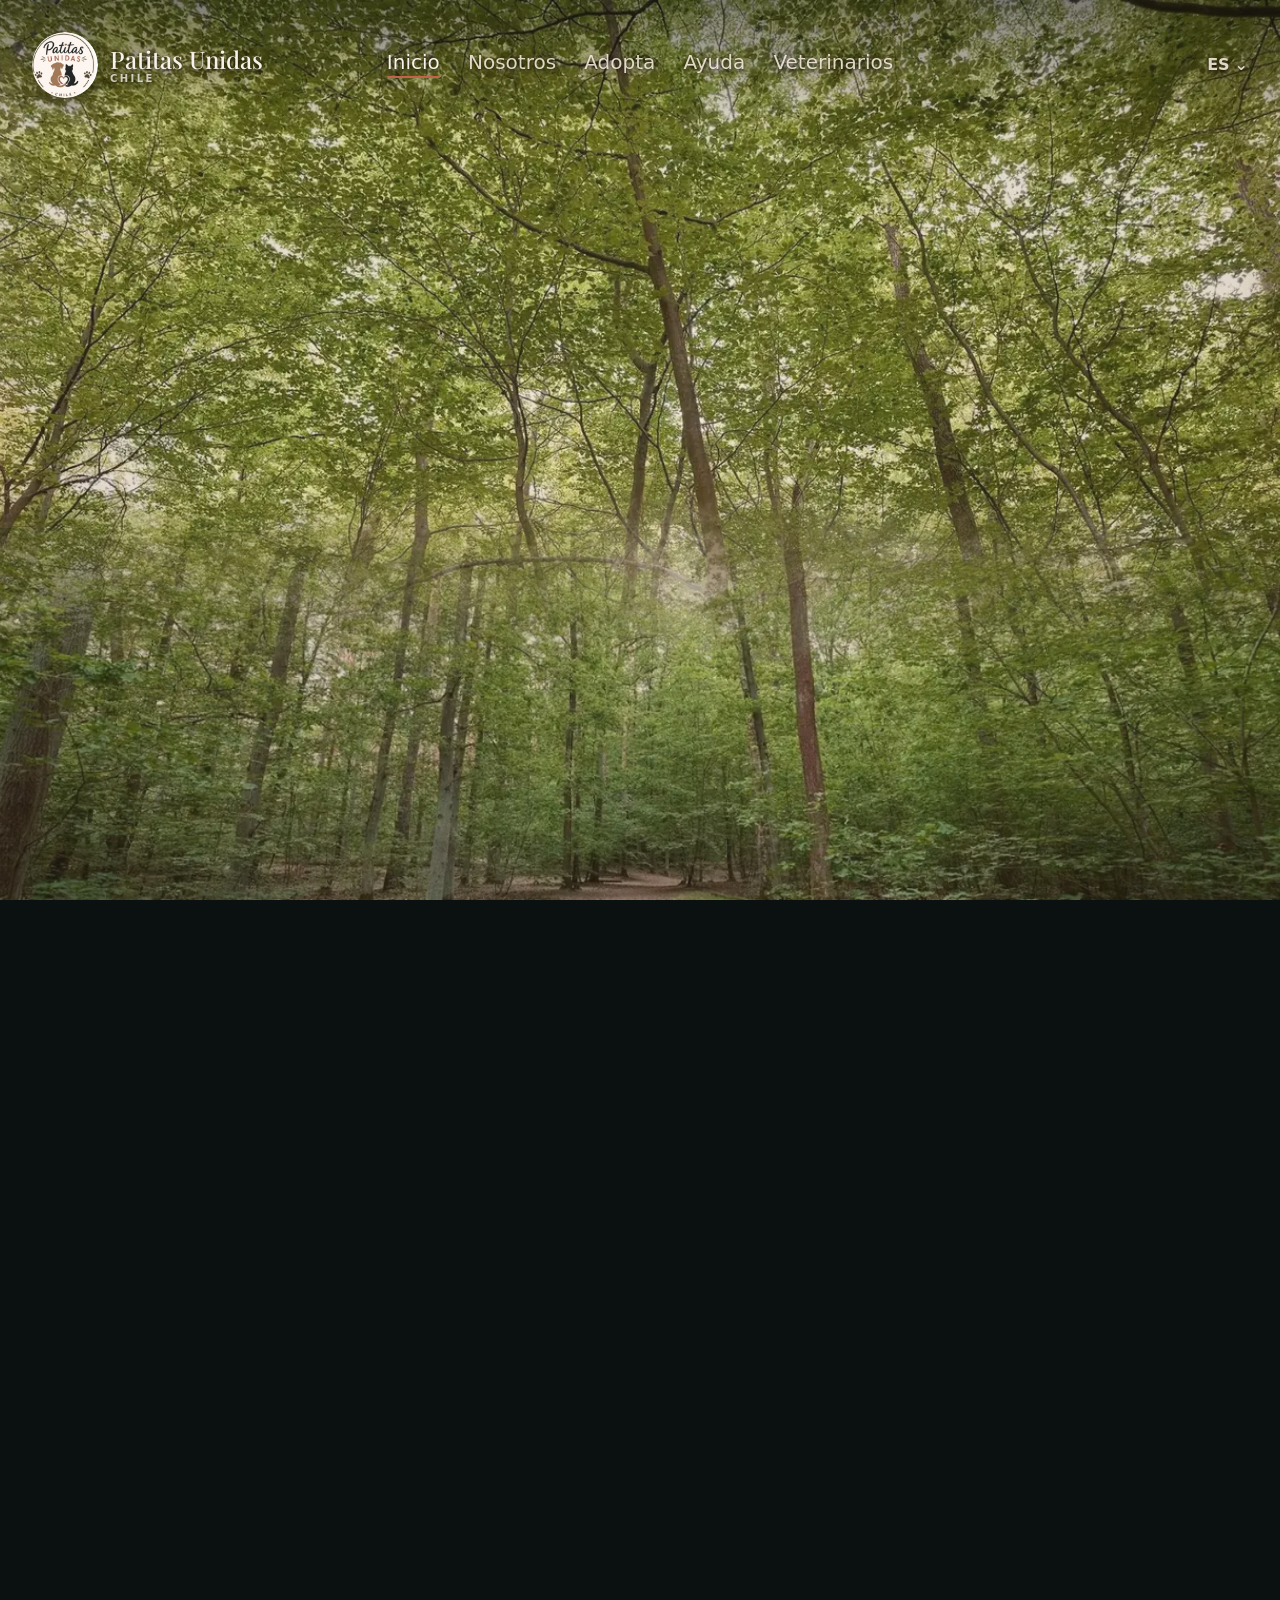
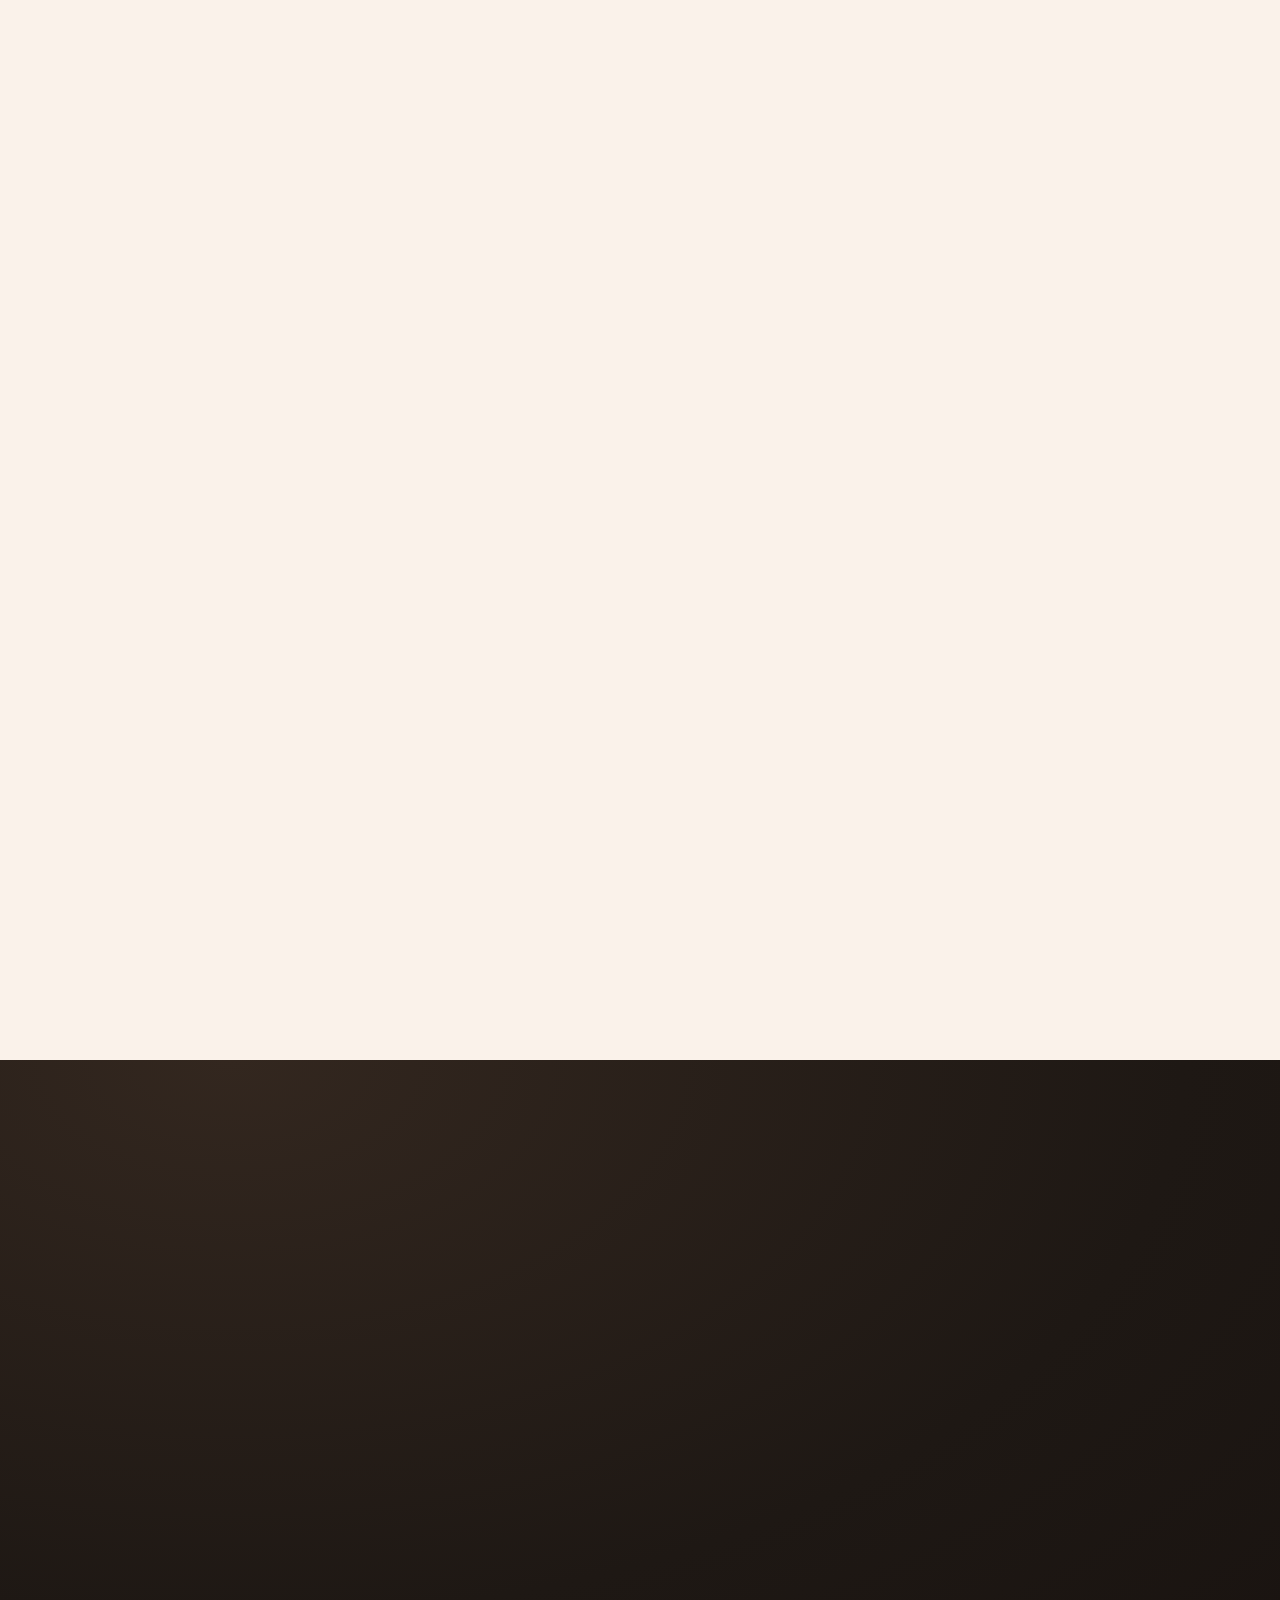
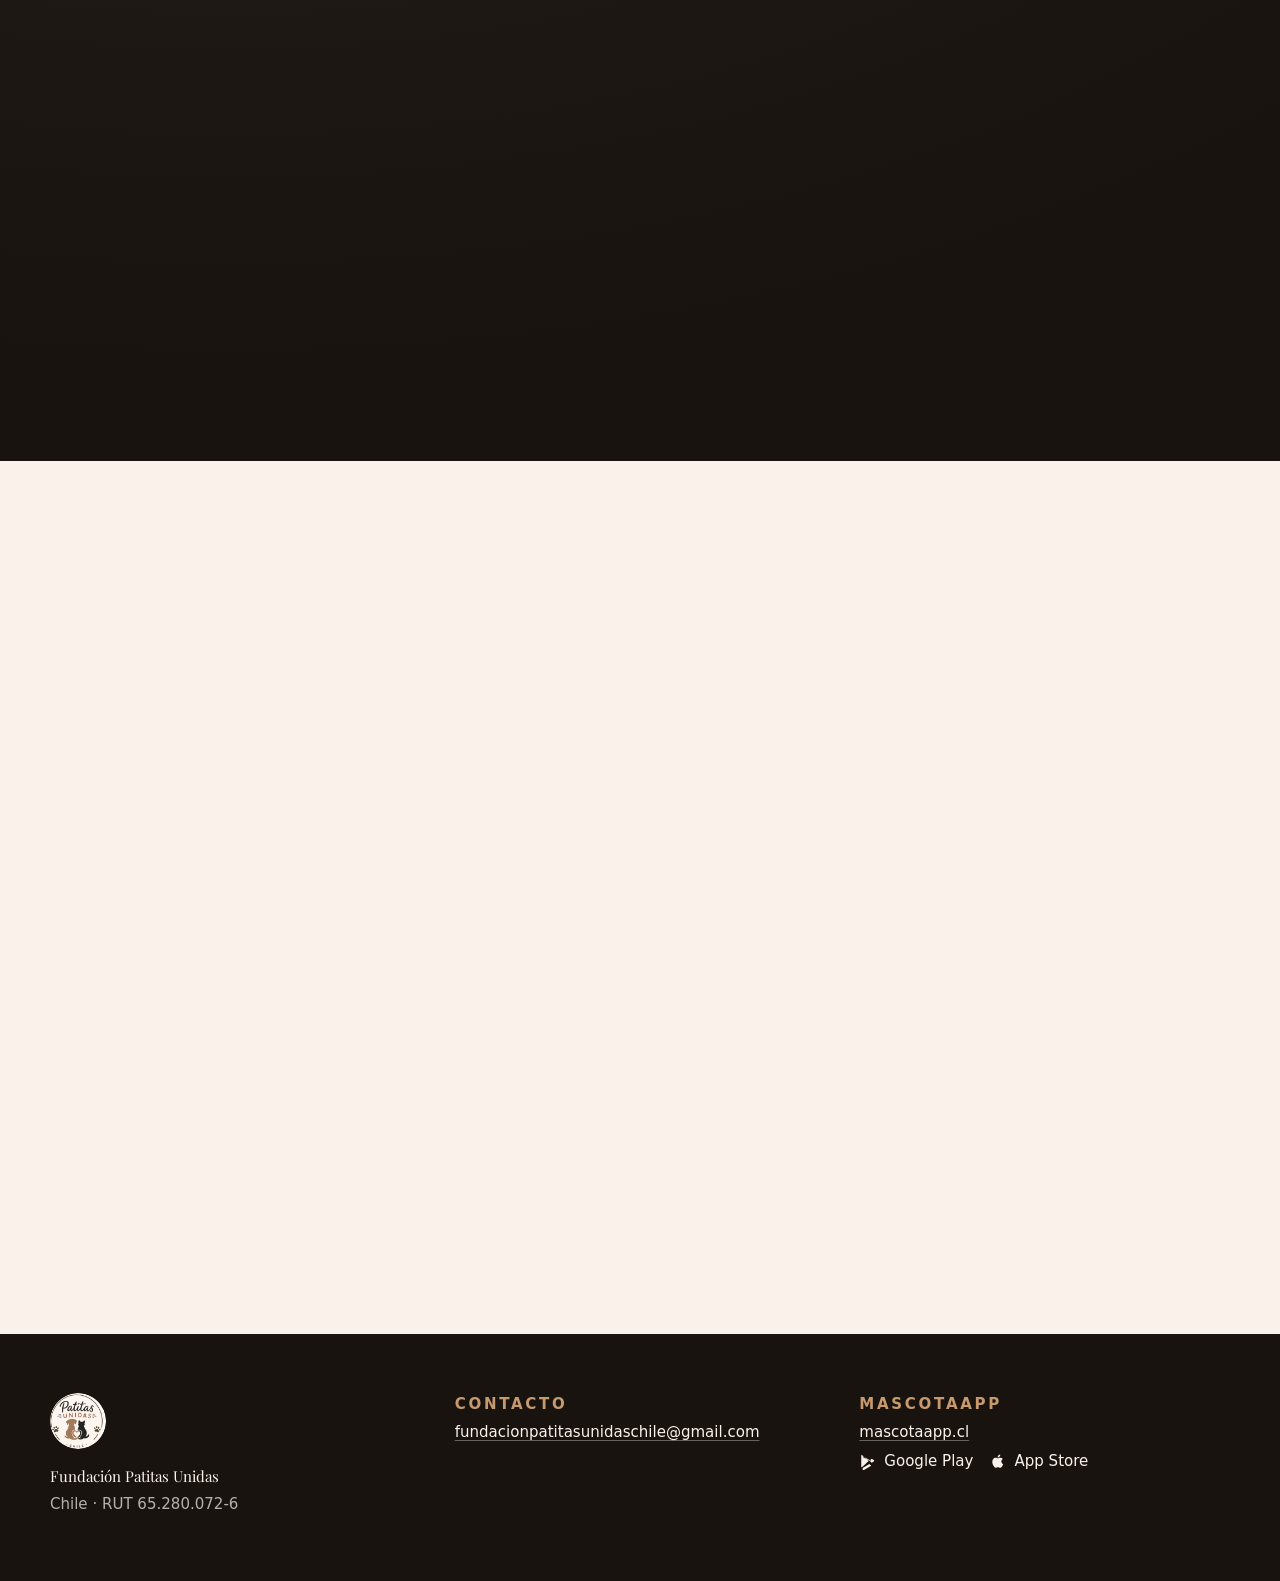
==== index.html @ a49e8ed7 "Escena a WebP: la carga inicial baja de 3,45 MB a 1,4 MB Las fotos de adopcion ya estaban optimizada" ====
<!DOCTYPE html>
<html lang="es">
  <head>
    <meta charset="UTF-8" />
    <meta name="viewport" content="width=device-width, initial-scale=1.0" />
    <title>Patitas Unidas Chile</title>
    <meta name="description" content="Fundación chilena dedicada a los animales en situación de calle: hogar, techo, alimento y esterilización." />
    <link rel="icon" href="data:," />
    <link rel="preload" as="image" href="img/sky.webp" fetchpriority="high" />
    <link rel="stylesheet" href="styles.css" />
    <script src="script.js" defer></script>
  </head>
  <body>
    <main class="site-shell">
      <section class="cinema-scroll" id="cinema" aria-label="Historia visual de Patitas Unidas Chile">
        <div class="stage">
          <div class="world">
            <img class="scene-img sky-img" src="img/sky.webp" alt="" fetchpriority="high" />

            <header class="site-header" aria-label="Navegación principal">
              <a class="site-logo" href="#cinema" data-scroll="0">
                <!-- Guarda el logo como img/logo.webp y aparecerá solo.
                     Si el archivo no existe, el onerror deja el texto. -->
                <img
                  class="site-logo-mark"
                  src="img/logo.webp"
                  alt="Patitas Unidas Chile"
                  onerror="this.remove()"
                />
                <span class="site-logo-text">Patitas Unidas<small>Chile</small></span>
              </a>
              <nav class="site-nav" aria-label="Menú principal">
                <a href="#cinema" data-scroll="0">Inicio</a>
                <a href="#nosotros">Nosotros</a>
                <a href="#adopta">Adopta</a>
                <a href="#ayuda">Ayuda</a>
                <a href="#veterinarios">Veterinarios</a>
              </nav>
              <button class="language-switcher" aria-label="Cambiar idioma" aria-expanded="false">
                <span class="lang-current">ES</span>
                <span aria-hidden="true">⌄</span>
              </button>
            </header>

            <div class="back-stack">
              <div class="back-glow back-four" aria-hidden="true"></div>

              <section class="sights-slider" aria-label="Qué hacemos">
                <div class="sights-track">
                  <article class="sight-card" tabindex="0" role="button" aria-label="Abrir tarjeta de Adopción">
                    <span class="sight-kicker">Adopción</span>
                    <img class="sight-pin" src="img/pin-1.webp" alt="" loading="lazy" decoding="async" />
                    <h3>Buscamos familia</h3>
                    <p>Siempre la primera opción: hogar temporal o definitivo.</p>
                  </article>

                  <article class="sight-card" tabindex="0" role="button" aria-label="Abrir tarjeta de Rescate">
                    <span class="sight-kicker">Rescate</span>
                    <img class="sight-pin" src="img/pin-2.webp" alt="" loading="lazy" decoding="async" />
                    <h3>Rescate en calle</h3>
                    <p>Atendemos avisos de animales heridos o en riesgo.</p>
                  </article>

                  <article class="sight-card" tabindex="0" role="button" aria-label="Abrir tarjeta de Salud">
                    <span class="sight-kicker">Salud</span>
                    <img class="sight-pin" src="img/pin-3.webp" alt="" loading="lazy" decoding="async" />
                    <h3>Esterilización</h3>
                    <p>El eje de todo: menos animales en la calle.</p>
                  </article>

                  <article class="sight-card" tabindex="0" role="button" aria-label="Abrir tarjeta de Voluntariado">
                    <span class="sight-kicker">Voluntariado</span>
                    <img class="sight-pin" src="img/pin-1.webp" alt="" loading="lazy" decoding="async" />
                    <h3>Hazte voluntario</h3>
                    <p>Mano de obra, materiales, traslados y difusión.</p>
                  </article>

                  <article class="sight-card" tabindex="0" role="button" aria-label="Abrir tarjeta de Apadrinamiento">
                    <span class="sight-kicker">Apadrinamiento</span>
                    <img class="sight-pin" src="img/pin-2.webp" alt="" loading="lazy" decoding="async" />
                    <h3>Apadrina</h3>
                    <p>Cubre el tratamiento de un animal que aún espera.</p>
                  </article>
                </div>
              </section>

              <img class="scene-img back-img back-ground" src="img/ground.webp" alt="" fetchpriority="low" decoding="async" />
            </div>

            <div class="sights-controls" aria-label="Controles del carrusel">
              <button class="sight-nav sight-prev" aria-label="Anterior">←</button>
              <button class="sight-nav sight-next" aria-label="Siguiente">→</button>
            </div>

            <h1 class="hero-title">Patitas<br />Unidas</h1>

            <img class="scene-img splitframe-img splitframe-left" src="img/split-left.webp" alt="" decoding="async" />
            <img class="scene-img splitframe-img splitframe-right" src="img/split-right.webp" alt="" decoding="async" />

            <img class="scene-img bridge-img" src="img/hero.webp" alt="" fetchpriority="high" />

            <img class="scene-img frame-two-img" src="img/frame-two.webp" alt="" fetchpriority="low" decoding="async" />

            <div class="shade"></div>
            <!-- Velo cálido: liga el verde frío de las fotos con la paleta
                 crema/terracota/marrón del logo. -->
            <div class="warmth" aria-hidden="true"></div>
          </div>

          <section class="intro-copy" aria-label="Sobre Patitas Unidas Chile">
            <p>Siempre buscamos familia. Cuando no se puede, les damos un techo y seguimiento. Y esterilizamos, porque es lo único que reduce de verdad la población en calle.</p>
            <!-- Eran <span>: parecían botones y no hacían nada. Ahora llevan
                 a la sección que corresponde. -->
            <nav class="hero-tags" aria-label="Áreas de trabajo">
              <a href="#nosotros">Rescate</a>
              <a href="#nosotros">Adopción</a>
              <a href="#ayuda">Voluntariado</a>
            </nav>
          </section>

          <section class="story-panel story-panel-bridge" aria-label="Nuestra misión">
            <h2>Primero, una familia.</h2>
            <p>Siempre optamos por conseguirles familia. Cuando no es posible, les construimos un techo, los alimentamos y les damos seguimiento con nuestros voluntarios. Entre todos podemos lograr cosas muy grandes.</p>
            <!--
              Estas cifras las rellena script.js desde data/cifras.json, que
              genera scripts/traer-datos.mjs contra la API de MascotaApp.
              Mientras no exista ese archivo se queda el marcador 000: nunca se
              inventa un número en la web de una organización real.
            -->
            <dl class="facts">
              <div>
                <dt data-placeholder data-cifra="voluntarios.activos">000</dt>
                <dd data-cifra-pie="Voluntarios activos">Voluntarios activos <em>(dato pendiente)</em></dd>
              </div>
              <div>
                <dt data-placeholder data-cifra="casos.total">000</dt>
                <dd data-cifra-pie="Casos atendidos">Casos atendidos <em>(dato pendiente)</em></dd>
              </div>
            </dl>
          </section>

          <section class="story-panel story-panel-bazaar" aria-label="Cómo ayudar">
            <h2>Entre todos, cosas muy grandes.</h2>
            <p>Mano de obra, materiales, traslados, donaciones u hogar temporal. Te inscribes en MascotaApp y eliges cómo aportar.</p>
            <a class="note-button" href="#ayuda">
              <span aria-hidden="true">↗</span>
              <span>Quiero ayudar</span>
            </a>
          </section>
        </div>
      </section>

      <!-- ================= NOSOTROS ================= -->
      <section class="sheet" id="nosotros" aria-labelledby="nosotros-title">
        <div class="wrap">
          <div class="sheet-head">
            <div>
              <p class="eyebrow">Nosotros</p>
              <h2 class="sheet-title" id="nosotros-title">
                Siempre buscamos familia. Cuando no se puede, buscamos un techo.
              </h2>
            </div>
            <div class="sheet-head-aside">
              <p class="lede">
                Nos dedicamos a los animales en situaci&oacute;n de calle en Chile. La primera
                opci&oacute;n es siempre conseguirles un hogar; cuando no es posible, les
                construimos un techo, los alimentamos y les hacemos seguimiento con
                nuestros voluntarios.
              </p>
              <p class="lede lede-accent">
                Y esterilizamos, porque es lo &uacute;nico que reduce de verdad la poblaci&oacute;n
                en calle.
              </p>
            </div>
          </div>

          <ol class="pillars">
            <li>
              <span class="pillar-num">01</span>
              <h3>Familia</h3>
              <p>Hogar definitivo siempre que se pueda, y temporal para los casos m&aacute;s urgentes.</p>
            </li>
            <li>
              <span class="pillar-num">02</span>
              <h3>Un techo</h3>
              <p>Cuando no hay hogar disponible, construimos refugio para que no duerman a la intemperie.</p>
            </li>
            <li>
              <span class="pillar-num">03</span>
              <h3>Alimento</h3>
              <p>Alimentaci&oacute;n constante y seguimiento del estado de cada animal por parte de voluntarios.</p>
            </li>
            <li>
              <span class="pillar-num">04</span>
              <h3>Esterilizaci&oacute;n</h3>
              <p>El eje de todo. Es la &uacute;nica forma de disminuir significativamente la poblaci&oacute;n en calle.</p>
            </li>
          </ol>
        </div>
      </section>

      <!-- ================= ADOPTA =================
        Las tarjetas las pinta script.js con lo que hay en data/adopciones.json,
        que genera scripts/traer-datos.mjs desde la API de MascotaApp. Si el
        archivo no existe todavia, la seccion entera se oculta: mas vale que no
        aparezca a que aparezca vacia.
      -->
      <section class="sheet sheet-adopta" id="adopta" aria-labelledby="adopta-title" hidden>
        <div class="wrap">
          <div class="sheet-head">
            <div>
              <p class="eyebrow">Adopta</p>
              <h2 class="sheet-title" id="adopta-title">Est&aacute;n esperando una familia.</h2>
            </div>
            <div class="sheet-head-aside">
              <p class="lede">
                Cada uno de estos animales fue rescatado por la fundaci&oacute;n y hoy busca
                hogar. Escr&iacute;benos desde MascotaApp si te interesa alguno.
              </p>
              <p class="fine" data-adopta-resumen></p>
            </div>
          </div>

          <div class="adopta-grid" data-adopta-lista></div>

          <div class="btn-row">
            <a class="btn btn-primary" href="https://mascotaapp.cl" target="_blank" rel="noopener noreferrer">
              Ver todos en MascotaApp
            </a>
          </div>
        </div>
      </section>

      <!-- ================= AYUDA ================= -->
      <section class="sheet sheet-dark" id="ayuda" aria-labelledby="ayuda-title">
        <div class="wrap">
          <div class="sheet-head">
            <div>
              <p class="eyebrow">C&oacute;mo ayudar</p>
              <h2 class="sheet-title" id="ayuda-title">Entre todos podemos lograr cosas muy grandes.</h2>
            </div>
            <div class="sheet-head-aside">
              <p class="lede">Hay muchas formas de aportar, y ninguna es peque&ntilde;a. Elige la tuya.</p>
            </div>
          </div>

          <div class="help-grid">
            <article class="help-card">
              <p class="card-tag">Voluntariado</p>
              <h3>S&uacute;mate al equipo</h3>
              <p>
                Las inscripciones se hacen desde <strong>MascotaApp</strong>. Completas
                un formulario y eliges en qu&eacute; puedes aportar:
              </p>
              <ul class="chips">
                <li>Mano de obra</li>
                <li>Materiales</li>
                <li>Traslados</li>
                <li>Donaciones</li>
                <li>Hogar temporal</li>
                <li>Hogar definitivo</li>
              </ul>
              <p class="fine">
                Hay un campo abierto para que cuentes c&oacute;mo quieres ayudar, aunque no
                encaje en ninguna de esas casillas.
              </p>
              <div class="card-foot">
                <div class="stores">
                  <a class="store" href="https://play.google.com/store/search?q=mascotaapp&amp;c=apps&amp;hl=es_419" target="_blank" rel="noopener noreferrer">
                    <svg class="store-ico" viewBox="0 0 24 24" aria-hidden="true" focusable="false">
                      <path fill="currentColor" d="M3.6 20.5 12.8 12 3.6 3.5c-.37.3-.6.78-.6 1.35v14.3c0 .57.23 1.05.6 1.35Zm1.32.72 8.87-5.06 2.5 2.3-9.86 5.63c-.6.34-1.18.19-1.51-.09Zm11.9-6.86 2.8-1.6c.9-.51.9-1.6 0-2.11l-2.8-1.6-2.72 2.66Zm-3.03-2.8-8.87-5.05c.33-.28.9-.43 1.51-.09l9.86 5.62Z"/>
                    </svg>
                    <span>
                      <small>Disponible en</small>
                      Google Play
                    </span>
                  </a>

                  <a class="store" href="https://apps.apple.com/cl/app/mascotaapp/id6759985719" target="_blank" rel="noopener noreferrer">
                    <svg class="store-ico" viewBox="0 0 24 24" aria-hidden="true" focusable="false">
                      <path fill="currentColor" d="M16.4 12.7c0-2.2 1.8-3.3 1.9-3.4-1-1.5-2.6-1.7-3.2-1.7-1.4-.14-2.7.8-3.4.8-.7 0-1.8-.78-2.9-.76-1.5.02-2.9.87-3.66 2.2-1.57 2.72-.4 6.75 1.12 8.96.75 1.08 1.63 2.3 2.8 2.25 1.13-.04 1.55-.72 2.92-.72s1.75.72 2.94.7c1.22-.02 1.98-1.1 2.72-2.19.86-1.25 1.21-2.47 1.23-2.53-.03-.01-2.36-.9-2.38-3.6Zm-2.3-6.6c.62-.75 1.04-1.8.93-2.84-.9.04-1.98.6-2.62 1.34-.57.66-1.07 1.72-.94 2.74 1 .08 2.02-.5 2.63-1.24Z"/>
                    </svg>
                    <span>
                      <small>Desc&aacute;rgala en</small>
                      App Store
                    </span>
                  </a>
                </div>

                <a class="qr-block" href="https://mascotaapp.cl" target="_blank" rel="noopener noreferrer">
                  <img class="qr" src="img/qr-mascotaapp.svg" alt="C&oacute;digo QR que abre mascotaapp.cl" width="132" height="132" loading="lazy" />
                  <span>
                    <strong>Esc&aacute;nealo con tu tel&eacute;fono</strong>
                    Te lleva directo a MascotaApp para inscribirte como voluntario.
                  </span>
                </a>
              </div>
            </article>

            <!--
              DATOS BANCARIOS REALES.
              El RUT lleg&oacute; como 652800726 y se formate&oacute; a 65.280.072-6 con el
              visto bueno de la fundaci&oacute;n. Cualquier cambio aqu&iacute; hay que
              verificarlo dos veces: un d&iacute;gito mal en una cuenta de donaciones
              manda el dinero a otra parte.
            -->
            <article class="help-card help-card-accent">
              <p class="card-tag">Donaci&oacute;n</p>
              <h3>Transferencia directa</h3>
              <dl class="bank">
                <div><dt>Titular</dt><dd>Fundaci&oacute;n Patitas Unidas</dd></div>
                <div><dt>RUT</dt><dd>65.280.072-6</dd></div>
                <div><dt>Banco</dt><dd>Mercado Pago</dd></div>
                <div><dt>Tipo</dt><dd>Cuenta Vista</dd></div>
                <div><dt>N.&ordm; de cuenta</dt><dd>1065922498</dd></div>
                <div><dt>Correo</dt><dd class="dd-mail">fundacionpatitasunidaschile@gmail.com</dd></div>
              </dl>
              <div class="card-foot">
                <button class="btn btn-primary" type="button" data-copy="bank">
                  Copiar datos de la cuenta
                </button>
                <p class="fine" data-copy-status role="status" aria-live="polite"></p>
              </div>
            </article>
          </div>
        </div>
      </section>

      <!-- ================= VETERINARIOS ================= -->
      <section class="sheet" id="veterinarios" aria-labelledby="vet-title">
        <div class="wrap">
          <div class="split">
            <div class="split-text">
              <p class="eyebrow">Veterinarios</p>
              <h2 class="sheet-title" id="vet-title">Tu cl&iacute;nica ordenada, y una mano para los que no tienen a nadie.</h2>
              <p class="lede">
                MascotaApp incluye una plataforma para veterinarios que resuelve la
                gesti&oacute;n de la cl&iacute;nica y la comunicaci&oacute;n directa con el tutor, con
                ficha m&eacute;dica digital.
              </p>
              <p class="discount">
                <strong>70&nbsp;%</strong>
                <span>de descuento en la membres&iacute;a para quienes colaboran con la fundaci&oacute;n</span>
              </p>
              <ul class="ticks">
                <li>Gesti&oacute;n completa de la cl&iacute;nica, sin planillas sueltas</li>
                <li>Ficha m&eacute;dica digital e historial de cada mascota</li>
                <li>Comunicaci&oacute;n directa con el tutor, sin intermediarios</li>
              </ul>
              <p class="fine">
                El software es independiente: si prefieres ayudar sin usar la plataforma,
                tambi&eacute;n se puede. Y para los tutores la app es gratuita &mdash; nos permite
                resolver casos m&aacute;s r&aacute;pido y hacer seguimiento.
              </p>
              <div class="btn-row">
                <a class="btn btn-primary" href="https://mascotaapp.cl" target="_blank" rel="noopener noreferrer">
                  Ver MascotaApp
                </a>
              </div>
            </div>
            <figure class="split-media">
              <img src="img/split-right.webp" alt="" loading="lazy" decoding="async" />
            </figure>
          </div>
        </div>
      </section>

      <!-- ================= PIE ================= -->
      <footer class="site-footer" aria-label="Contacto">
        <div class="wrap">
          <div class="footer-grid">
            <div>
              <img class="footer-logo" src="img/logo.webp" alt="" loading="lazy" onerror="this.remove()" />
              <p class="footer-brand">Fundaci&oacute;n Patitas Unidas</p>
              <p class="fine">Chile &middot; RUT 65.280.072-6</p>
            </div>
            <div>
              <p class="footer-head">Contacto</p>
              <p><a href="mailto:fundacionpatitasunidaschile@gmail.com">fundacionpatitasunidaschile@gmail.com</a></p>
            </div>
            <div>
              <p class="footer-head">MascotaApp</p>
              <p><a href="https://mascotaapp.cl" target="_blank" rel="noopener noreferrer">mascotaapp.cl</a></p>
              <p class="footer-stores">
                <a href="https://play.google.com/store/search?q=mascotaapp&amp;c=apps&amp;hl=es_419" target="_blank" rel="noopener noreferrer">
                  <svg viewBox="0 0 24 24" aria-hidden="true" focusable="false"><path fill="currentColor" d="M3.6 20.5 12.8 12 3.6 3.5c-.37.3-.6.78-.6 1.35v14.3c0 .57.23 1.05.6 1.35Zm1.32.72 8.87-5.06 2.5 2.3-9.86 5.63c-.6.34-1.18.19-1.51-.09Zm11.9-6.86 2.8-1.6c.9-.51.9-1.6 0-2.11l-2.8-1.6-2.72 2.66Zm-3.03-2.8-8.87-5.05c.33-.28.9-.43 1.51-.09l9.86 5.62Z"/></svg>
                  Google Play
                </a>
                <a href="https://apps.apple.com/cl/app/mascotaapp/id6759985719" target="_blank" rel="noopener noreferrer">
                  <svg viewBox="0 0 24 24" aria-hidden="true" focusable="false"><path fill="currentColor" d="M16.4 12.7c0-2.2 1.8-3.3 1.9-3.4-1-1.5-2.6-1.7-3.2-1.7-1.4-.14-2.7.8-3.4.8-.7 0-1.8-.78-2.9-.76-1.5.02-2.9.87-3.66 2.2-1.57 2.72-.4 6.75 1.12 8.96.75 1.08 1.63 2.3 2.8 2.25 1.13-.04 1.55-.72 2.92-.72s1.75.72 2.94.7c1.22-.02 1.98-1.1 2.72-2.19.86-1.25 1.21-2.47 1.23-2.53-.03-.01-2.36-.9-2.38-3.6Zm-2.3-6.6c.62-.75 1.04-1.8.93-2.84-.9.04-1.98.6-2.62 1.34-.57.66-1.07 1.72-.94 2.74 1 .08 2.02-.5 2.63-1.24Z"/></svg>
                  App Store
                </a>
              </p>
            </div>
          </div>
        </div>
      </footer>
    </main>
  </body>
</html>
---- styles.css ----
/* Tipografía de display.
   Playfair Display (SIL Open Font License, gratuita) sustituye a "Ogg Medium",
   que es un tipo comercial de Sharp Type y se cargaba desde el CDN de un tercero.
   Si la fundación compra licencia de Ogg, basta con volver a poner el @font-face
   original y cambiar el valor de --font-display. */
@import url("https://fonts.googleapis.com/css2?family=Playfair+Display:wght@500;600&display=swap");

:root {
  --font-display: "Playfair Display", Georgia, "Times New Roman", serif;
  /* El tono calido (sepia .24 / saturate 1.18 / hue-rotate -14deg) esta
     HORNEADO en los propios JPEG. Aplicarlo por CSS obligaba al navegador a
     recalcular un filtro sobre imagenes a pantalla completa en cada frame:
     era la causa principal del scroll a tirones. Ver scratchpad/bake.py. */
  --scene-filter: none;

  --mx: 0;
  --my: 0;
  --back-opacity: 1;
  --back-x: 0px;
  --back-y: 0px;
  --back-scale: 0.76;
  --four-y: 10vh;
  --four-scale: 0.78;
  --bazaar-y: 20vh;
  --blur-px: 0px;
  --back-brightness: 1;
  --bazaar-blur-px: 0px;
  --bazaar-brightness: 1;
  --bazaar-saturation: 1;
  --shade-opacity: 1;
  --shade-z: 2;
  --shade-top-alpha: 0;
  --shade-mid-alpha: 0;
  --shade-bottom-alpha: 0;
  --blur-tint: 75, 58, 41;
  --title-y: 0px;
  --title-scale: 1;
  --title-opacity: 1;
  --bridge-x: -50%;
  --bridge-y: 0px;
  --bridge-bottom: 26vh;
  --bridge-width: 44vw;
  --bridge-height: 34vh;
  --bridge-opacity: 1;
  --bridge-scale: 1.02;
  --split-left-x: -50%;
  --split-left-y: 0px;
  --split-left-scale: 1;
  --split-right-x: -50%;
  --split-right-y: 0px;
  --split-right-scale: 1;
  --frame2-opacity: 0;
  --frame2-x: -50%;
  --frame2-y: -50%;
  --frame2-scale: 1.06;
  --intro-copy-y: 0px;
  --intro-copy-opacity: 1;
  --panel2-opacity: 0;
  --panel2-y: calc(-50% + 58px);
  --panel3-opacity: 0;
  --panel3-y: calc(-50% + 58px);
  --sights-opacity: 0;
  --sights-controls-opacity: 0;
  --sights-y: 0px;
  --sights-enter-x: 420vw;
  --sights-visibility: hidden;
  --sights-shift: 0px;
  --sights-scale: 1;
  --sights-top: clamp(112px, 19vh, 220px);
  --sights-screen-top: clamp(112px, 19vh, 220px);
  /* Paleta tomada del logo: crema, marrón oscuro, terracota y caramelo. */
  --ink: #2b2420;
  --paper: #faf2ea;
  --terracota: #c4634c;
  --caramelo: #c79a6e;
  --marron: #4b3a29;
  --shadow: rgba(43, 36, 32, 0.34);

  font-family: Inter, Satoshi, system-ui, -apple-system, BlinkMacSystemFont, "Segoe UI", sans-serif;
  color: var(--paper);
  background: #0b1110;
  letter-spacing: 0;
}

* {
  box-sizing: border-box;
}

html {
  min-height: 100%;
  scroll-behavior: smooth;
  background: #0b1110;
}

body {
  min-height: 100%;
  margin: 0;
  overflow-x: clip;
  background: #0b1110;
}

button {
  border: 0;
  font: inherit;
}

.site-shell {
  min-height: 100vh;
}

/* ---------- scroll rig ---------- */

.cinema-scroll {
  position: relative;
  height: calc(100vh + 3700px);
}

.stage {
  position: sticky;
  top: 0;
  height: 100vh;
  min-height: 620px;
  overflow: hidden;
  isolation: isolate;
  background: #7fb4d4;
}

.world,
.back-stack,
.sky-img,
.shade,
.scene-img,
.site-header,
.sights-slider,
.sights-controls,
.hero-title,
.intro-copy,
.story-panel {
  position: absolute;
}

.world {
  inset: 0;
  overflow: hidden;
  background: #79b7dd;
}

/* ---------- header ---------- */

.site-header {
  z-index: 10;
  top: 0;
  left: 0;
  right: 0;
  display: grid;
  grid-template-columns: minmax(260px, 1fr) auto minmax(260px, 1fr);
  align-items: center;
  gap: 32px;
  padding: 32px;
  color: rgba(253, 241, 225, 0.86);
  pointer-events: auto;
  /* Velo superior: el follaje claro se comía el logo y el menú. */
  background: linear-gradient(180deg, rgba(6, 14, 9, 0.42) 0%, rgba(6, 14, 9, 0) 100%);
}

.site-logo {
  justify-self: start;
  display: inline-flex;
  align-items: center;
  gap: 12px;
  color: var(--paper);
  font-family: var(--font-display);
  font-size: 24px;
  font-weight: 500;
  line-height: 1;
  text-decoration: none;
  white-space: nowrap;
  cursor: pointer;
  text-shadow: 0 2px 10px rgba(0, 0, 0, 0.55), 0 1px 3px rgba(0, 0, 0, 0.5);
}

/* El logotipo es un círculo crema; el borde redondo y la sombra lo separan
   del follaje sin necesidad de recortarlo. */
.site-logo-mark {
  width: 66px;
  height: 66px;
  border-radius: 999px;
  object-fit: cover;
  /* el PNG ya viene recortado en círculo con fondo transparente */
  box-shadow: 0 6px 20px rgba(0, 0, 0, 0.34);
}

.site-logo-text {
  display: inline-flex;
  flex-direction: column;
  gap: 3px;
}

.site-logo-text small {
  font-family: Inter, system-ui, sans-serif;
  font-size: 10px;
  font-weight: 600;
  letter-spacing: 0.24em;
  text-transform: uppercase;
  /* el caramelo del logo se perdía sobre el follaje; crema al 78 % sí lee */
  color: rgba(250, 242, 234, 0.78);
}

.site-nav {
  display: flex;
  align-items: center;
  justify-content: center;
  gap: clamp(24px, 2.2vw, 44px);
}

.site-nav a,
.language-switcher {
  color: rgba(253, 241, 225, 0.86);
  font-weight: 700;
  line-height: 1;
  /* Sombra reforzada: el fondo es follaje claro, no el cielo plano del original. */
  text-shadow: 0 2px 10px rgba(0, 0, 0, 0.55), 0 1px 3px rgba(0, 0, 0, 0.5);
}

.site-nav a {
  position: relative;
  padding-bottom: 6px;
  font-size: 20px;
  font-weight: 400;
  text-decoration: none;
  cursor: pointer;
  transition: color 220ms ease;
}

/* Subrayado en terracota, el acento del logo. */
.site-nav a::after {
  content: "";
  position: absolute;
  left: 0;
  right: 0;
  bottom: 0;
  height: 2px;
  border-radius: 2px;
  background: var(--terracota);
  transform: scaleX(0);
  transform-origin: 50% 50%;
  transition: transform 260ms cubic-bezier(0.22, 1, 0.36, 1);
}

.site-nav a:hover,
.site-nav a:focus-visible,
.site-nav a.is-current {
  color: var(--paper);
}

.site-nav a:hover::after,
.site-nav a:focus-visible::after,
.site-nav a.is-current::after {
  transform: scaleX(1);
}

.language-switcher {
  justify-self: end;
  display: inline-flex;
  align-items: center;
  justify-content: center;
  gap: 5px;
  padding: 0;
  background: transparent;
  font-size: 16px;
  cursor: pointer;
}

.language-switcher span {
  display: inline-flex;
  line-height: 1;
}

/* ---------- scene images ---------- */

.scene-img {
  display: block;
  user-select: none;
  -webkit-user-drag: none;
  pointer-events: none;
}

.sky-img {
  z-index: 0;
  inset: 0;
  width: 100%;
  height: 100%;
  object-fit: cover;
  transform: none;
  filter: var(--scene-filter);
}

.back-stack {
  z-index: 1;
  top: 0;
  bottom: 0;
  left: -3vw;
  right: -3vw;
  opacity: var(--back-opacity);
  transform: translate3d(var(--back-x), var(--back-y), 0) scale(var(--back-scale));
  transform-origin: 50% 100%;
  will-change: transform;
}

.back-img {
  inset: 0;
  width: 100%;
  height: 100%;
  object-fit: cover;
  filter: var(--scene-filter);
}

/* Banda de suelo. La capa original era un PNG recortado (skyline del bazar);
   como ahora es una foto rectangular, la fundimos por arriba con una máscara
   para que no se vea el borde recto contra el cielo. */
.back-ground {
  z-index: 3;
  position: absolute;
  top: auto;
  bottom: 0;
  left: 48%;
  right: auto;
  width: 112%;
  height: 62%;
  object-fit: cover;
  object-position: 50% 60%;
  opacity: 1;
  filter: var(--ground-filter);
  transform: translate3d(-50%, var(--bazaar-y), 0) scale(0.86);
  -webkit-mask-image: linear-gradient(180deg, transparent 0%, #000 34%, #000 100%);
  mask-image: linear-gradient(180deg, transparent 0%, #000 34%, #000 100%);
}

/* Antes era un PNG con brillo en mix-blend-mode:screen. Un JPG opaco ahí
   lavaría la escena entera, así que el resplandor pasa a ser puro CSS. */
.back-glow {
  position: absolute;
  z-index: 1;
  top: auto;
  bottom: 0;
  left: 48%;
  right: auto;
  width: 112%;
  height: 90%;
  opacity: 0.5;
  pointer-events: none;
  background: radial-gradient(
    62% 48% at 50% 74%,
    rgba(255, 232, 186, 0.62) 0%,
    rgba(255, 214, 150, 0.28) 42%,
    rgba(255, 214, 150, 0) 72%
  );
  transform: translate3d(-50%, calc(var(--four-y) - 110px), 0) scale(var(--four-scale));
  will-change: transform;
}

/* ---------- sights slider ---------- */

/* z 4: por encima de .back-ground (3). En el original el slider iba en z 2
   porque la capa del bazar era un recorte y las tarjetas asomaban por detrás;
   con una foto opaca delante quedaban ocultas. */
.sights-slider {
  z-index: 4;
  left: 0;
  right: 0;
  /* top fijo: el desplazamiento vertical va dentro del transform,
     para no provocar relayout de las 15 tarjetas en cada frame. */
  top: 0;
  padding: 0;
  opacity: 1;
  visibility: var(--sights-visibility);
  transform: translate3d(var(--sights-enter-x), var(--sights-y), 0) scale(var(--sights-scale));
  transform-origin: 0 0;
  pointer-events: auto;
  will-change: transform;
}

.sights-track {
  display: flex;
  gap: clamp(16px, 1.15vw, 24px);
  align-items: stretch;
  transform: translate3d(calc(var(--sights-shift) - 18vw), 0, 0);
  transition: transform 640ms cubic-bezier(0.22, 1, 0.36, 1);
  will-change: transform;
}

.sights-track.is-jumping {
  transition: none;
}

.sight-card {
  position: relative;
  flex: 0 0 clamp(360px, 19.4vw, 430px);
  height: 220px;
  padding: 24px;
  overflow: hidden;
  border: 1px solid rgba(253, 241, 225, 0.42);
  border-radius: 24px;
  color: #000;
  background: #fdf1e1;
  box-shadow: 0 18px 52px rgba(2, 47, 64, 0.12);
  backdrop-filter: none;
  cursor: pointer;
  pointer-events: auto;
  user-select: none;
}

.sight-card::before,
.sight-card::after {
  content: none;
}

.sight-card .sight-kicker,
.sight-card h3,
.sight-card p {
  position: relative;
  z-index: 1;
  text-shadow: none;
}

.sight-card:focus-visible,
.sight-card.is-active {
  outline: none;
}

.sight-kicker {
  display: block;
  margin-bottom: 56px;
  color: #000;
  font-size: 12px;
  font-weight: 500;
  line-height: 1.05;
  text-transform: uppercase;
}

/* Los pines originales eran recortes PNG con fondo transparente; ahora son
   fotos cuadradas, así que se redondean para que no lean como sellos pegados. */
.sight-pin {
  position: absolute;
  top: 24px;
  right: 24px;
  width: 67.2px;
  height: 67.2px;
  object-fit: cover;
  border-radius: 18px;
  pointer-events: none;
}

.sight-card h3 {
  position: absolute;
  left: 24px;
  right: 24px;
  bottom: calc(24px + (16px * 1.16 * 2) + 12px);
  max-width: calc(100% - 76px);
  margin: 0;
  color: #000;
  font-size: 24px;
  font-weight: 800;
  line-height: 0.95;
  overflow: hidden;
  text-overflow: ellipsis;
  white-space: nowrap;
}

.sight-card p {
  position: absolute;
  left: 24px;
  right: 24px;
  bottom: 24px;
  max-width: 100%;
  margin: 12px 0 0;
  color: #000;
  font-size: 16px;
  font-weight: 400;
  line-height: 1.16;
  display: -webkit-box;
  max-height: calc(2em * 1.16);
  overflow: hidden;
  -webkit-box-orient: vertical;
  -webkit-line-clamp: 2;
}

.sights-controls {
  z-index: 5;
  left: 48px;
  right: auto;
  top: calc(var(--sights-screen-top) + 220px + 16px);
  display: flex;
  justify-content: flex-start;
  gap: 14px;
  opacity: var(--sights-controls-opacity);
  transform: translate3d(0, var(--sights-y), 0);
  pointer-events: none;
  will-change: transform, opacity;
}

.sights-controls.is-ready {
  pointer-events: auto;
}

.sight-nav {
  width: 54px;
  height: 54px;
  display: inline-flex;
  align-items: center;
  justify-content: center;
  border-radius: 999px;
  color: #111411;
  background: rgba(253, 241, 225, 0.94);
  box-shadow: 0 18px 36px rgba(0, 0, 0, 0.2);
  cursor: pointer;
}

/* ---------- hero ---------- */

/* z 8: por encima de la lámina protagonista (4) y de las hojas (6).
   En el diseño original bastaba z 3 porque aquellas capas eran PNGs
   transparentes por el centro y el título se leía a través. */
.hero-title {
  z-index: 8;
  left: 50%;
  /* Subido respecto al original (19vh): el título ocupa dos líneas y a 19vh
     su segunda línea se solapaba con el borde superior de la lámina central. */
  top: clamp(84px, 12vh, 150px);
  width: min(94vw, 1780px);
  margin: 0;
  color: #fdf1e1;
  font-family: var(--font-display);
  font-size: 9rem;
  font-weight: 500;
  line-height: 0.86;
  text-align: center;
  /* Sobre fotos reales el título necesita sombra; el original iba sobre PNGs
     compuestos a medida y podía permitirse text-shadow: none. */
  text-shadow: 0 10px 44px rgba(0, 0, 0, 0.42);
  transform: translate3d(-50%, var(--title-y), 0) scale(var(--title-scale));
  opacity: var(--title-opacity);
  will-change: transform, opacity;
}

/* Foto protagonista. Antes era un PNG recortado del puente; al ser ahora una
   foto rectangular le damos radio y sombra para que lea como una lámina y no
   como un recorte pegado. */
.bridge-img {
  z-index: 4;
  left: 50%;
  /* Medidas FIJAS: el crecimiento va por scale() dentro del transform.
     Animar width/height/bottom obligaba a relayout en cada frame. */
  bottom: 26vh;
  width: min(44vw, 900px);
  height: 34vh;
  object-fit: cover;
  object-position: 50% 62%;
  border-radius: 28px;
  box-shadow: 0 20px 44px rgba(0, 0, 0, 0.4);
  /* El PNG del puente desaparecía al salir de cuadro por su propia
     transparencia; un rectángulo opaco se queda asomando arriba, así que
     se desvanece explícitamente. */
  opacity: var(--bridge-opacity);
  transform: translate3d(var(--bridge-x), var(--bridge-y), 0) scale(var(--bridge-scale));
  transform-origin: 50% 48%;
}

/* Las dos hojas que se abren como cortina. En el original eran las mitades
   transparentes de un mismo marco; aquí son dos fotos independientes, así que
   cada una arranca desplazada a su lado (∓28vw) y lleva el borde interior
   difuminado para que el centro quede libre y el título se lea. */
.splitframe-img {
  z-index: 6;
  left: 50%;
  bottom: 28vh;
  width: min(30vw, 470px);
  height: 28vh;
  object-fit: cover;
  border-radius: 24px;
  box-shadow: 0 16px 38px rgba(0, 0, 0, 0.36);
  pointer-events: none;
}

.splitframe-left {
  transform: translate3d(calc(var(--split-left-x) - 33vw), var(--split-left-y), 0)
    scale(var(--split-left-scale));
  transform-origin: 21% 52%;
  -webkit-mask-image: linear-gradient(90deg, #000 0%, #000 46%, transparent 94%);
  mask-image: linear-gradient(90deg, #000 0%, #000 46%, transparent 94%);
}

.splitframe-right {
  transform: translate3d(calc(var(--split-right-x) + 33vw), var(--split-right-y), 0)
    scale(var(--split-right-scale));
  transform-origin: 79% 52%;
  -webkit-mask-image: linear-gradient(270deg, #000 0%, #000 46%, transparent 94%);
  mask-image: linear-gradient(270deg, #000 0%, #000 46%, transparent 94%);
}

.frame-two-img {
  z-index: 5;
  filter: none !important;
  backdrop-filter: none;
  left: 50%;
  top: 50%;
  width: min(122vw, 2160px);
  height: auto;
  opacity: var(--frame2-opacity);
  transform: translate3d(var(--frame2-x), var(--frame2-y), 0) scale(var(--frame2-scale));
  transform-origin: 50% 48%;
}

.shade {
  inset: 0;
  z-index: var(--shade-z);
  pointer-events: none;
  opacity: var(--shade-opacity);
  background: linear-gradient(
    180deg,
    rgba(var(--blur-tint), var(--shade-top-alpha)) 0%,
    rgba(var(--blur-tint), var(--shade-mid-alpha)) 48%,
    rgba(var(--blur-tint), var(--shade-bottom-alpha)) 100%
  );
}

/* Viñeta cálida.
   Sólo oscurece bordes y esquinas para dar foco; el calentado del color lo
   hace --warm sobre las propias fotos. Va en z 2, por debajo de la lámina
   central (4) y del carrusel, para no apagar las tarjetas crema. */
.warmth {
  position: absolute;
  inset: 0;
  z-index: 2;
  pointer-events: none;
  background: radial-gradient(
    116% 84% at 50% 44%,
    rgba(199, 154, 110, 0.18) 0%,
    rgba(120, 84, 54, 0.24) 54%,
    rgba(43, 33, 24, 0.5) 100%
  );
}

/* ---------- copy blocks ---------- */

.intro-copy {
  z-index: 9;
  left: 50%;
  bottom: clamp(40px, 9vh, 110px);
  width: min(560px, calc(100vw - 40px));
  text-align: center;
  transform: translate3d(-50%, var(--intro-copy-y), 0);
  opacity: var(--intro-copy-opacity);
  will-change: transform, opacity;
}

.intro-copy p {
  margin: 0 auto;
  max-width: 560px;
  color: #fdf1e1;
  font-size: 1.18rem;
  font-weight: 500;
  line-height: 1.18;
  text-shadow: 0 2px 18px rgba(0, 0, 0, 0.42);
}

.hero-tags {
  display: flex;
  flex-wrap: wrap;
  align-items: center;
  justify-content: center;
  gap: 10px;
  margin-top: 26px;
}

.hero-tags a {
  min-height: 42px;
  text-decoration: none;
  transition: transform 200ms cubic-bezier(0.22, 1, 0.36, 1), box-shadow 200ms ease,
    background-color 200ms ease;
  display: inline-flex;
  align-items: center;
  justify-content: center;
  padding: 0 25px;
  color: var(--ink);
  border-radius: 999px;
  background: #fdf1e1;
  font-size: 0.98rem;
  font-weight: 500;
  box-shadow: 0 12px 30px rgba(0, 0, 0, 0.18);
}

.hero-tags a:hover {
  transform: translateY(-2px);
  background: #fffaf3;
  box-shadow: 0 18px 38px rgba(0, 0, 0, 0.26);
}

.hero-tags a:focus-visible {
  outline: 2px solid var(--terracota);
  outline-offset: 3px;
}

.story-panel {
  z-index: 10;
  left: 50%;
  top: 45%;
  width: min(760px, calc(100vw - 42px));
  text-align: center;
  pointer-events: none;
  transform: translate3d(-50%, -50%, 0);
  will-change: transform, opacity;
}

/* Velo propio de cada bloque de texto.
   El .shade global vive en z 2 y la foto de frame-two en z 5, así que el velo
   nunca la oscurece y el texto quedaba ilegible sobre hierba clara. */
.story-panel::before,
.intro-copy::before {
  content: "";
  position: absolute;
  z-index: -1;
  inset: -14% -18%;
  pointer-events: none;
  background: radial-gradient(
    66% 64% at 50% 50%,
    rgba(9, 17, 11, 0.8) 0%,
    rgba(9, 17, 11, 0.56) 52%,
    rgba(9, 17, 11, 0) 84%
  );
}

.story-panel h2 {
  margin: 0;
  color: #fdf1e1;
  font-family: var(--font-display);
  font-size: 4.75rem;
  font-weight: 500;
  line-height: 0.95;
  text-shadow: 0 16px 38px var(--shadow);
}

.story-panel p {
  width: min(520px, 100%);
  margin: 26px auto 0;
  color: #fdf1e1;
  font-size: 1.14rem;
  font-weight: 500;
  line-height: 1.18;
  text-shadow: 0 2px 18px rgba(0, 0, 0, 0.42);
}

.story-panel-bridge {
  top: 60%;
  opacity: var(--panel2-opacity);
  transform: translate3d(-50%, var(--panel2-y), 0);
}

.story-panel-bazaar {
  top: 29%;
  opacity: var(--panel3-opacity);
  transform: translate3d(-50%, var(--panel3-y), 0);
}

.facts {
  display: grid;
  grid-template-columns: repeat(2, minmax(0, 1fr));
  gap: 86px;
  width: min(470px, 100%);
  margin: 72px auto 0;
}

.facts dt {
  color: #fdf1e1;
  font-family: var(--font-display);
  font-size: 4.2rem;
  font-weight: 500;
  line-height: 0.9;
  text-shadow: 0 14px 34px var(--shadow);
}

.facts dd {
  margin: 18px 0 0;
  color: #fdf1e1;
  font-size: 1rem;
  font-weight: 500;
  line-height: 1.14;
  text-shadow: 0 2px 18px rgba(0, 0, 0, 0.42);
}

.note-button {
  min-height: 50px;
  margin-top: 28px;
  display: inline-flex;
  align-items: center;
  justify-content: center;
  gap: 12px;
  padding: 0 28px;
  border-radius: 999px;
  color: var(--ink);
  background: #fdf1e1;
  box-shadow: 0 16px 34px rgba(0, 0, 0, 0.18);
  pointer-events: auto;
  cursor: pointer;
}

.note-button span:first-child {
  font-size: 1.25rem;
  line-height: 1;
}

/* ---------- estados interactivos ----------
   El diseño original no traía ninguno: nada respondía al ratón ni al teclado,
   que es parte de por qué los botones parecían muertos. */

.note-button,
.sight-nav,
.sight-card,
.language-switcher {
  transition: transform 200ms cubic-bezier(0.22, 1, 0.36, 1),
    box-shadow 200ms ease, background-color 200ms ease;
}

.note-button:hover,
.sight-nav:hover {
  transform: translateY(-2px);
  background: #fffaf3;
  box-shadow: 0 22px 44px rgba(43, 33, 24, 0.32);
}

.note-button:active,
.sight-nav:active {
  transform: translateY(0);
}

.sight-card:hover {
  transform: translateY(-4px);
  box-shadow: 0 26px 60px rgba(43, 33, 24, 0.26);
}

.language-switcher:hover {
  color: var(--paper);
}

/* Foco visible y consistente para navegación por teclado. */
.site-nav a:focus-visible,
.site-logo:focus-visible,
.note-button:focus-visible,
.sight-nav:focus-visible,
.language-switcher:focus-visible {
  outline: 2px solid var(--terracota);
  outline-offset: 4px;
  border-radius: 6px;
}

/* La tarjeta activa del carrusel se marca con el acento del logo.
   El diseño original la dejaba idéntica al resto (outline: none). */
.sight-card.is-active {
  border-color: var(--terracota);
  box-shadow: 0 0 0 2px var(--terracota), 0 22px 56px rgba(43, 33, 24, 0.28);
}

.sight-card:focus-visible {
  outline: 2px solid var(--terracota);
  outline-offset: 3px;
}

/* ---------- media queries ---------- */

@media (max-width: 1500px) {
  .hero-title {
    font-size: 7.4rem;
  }

  .story-panel h2 {
    font-size: 4.1rem;
  }
}

@media (max-width: 1100px) {
  .hero-title {
    top: 15vh;
    font-size: 5.4rem;
  }

  .splitframe-img {
    width: min(64vw, 720px);
  }

  .bridge-img {
    width: 138vw;
  }

  .frame-two-img {
    width: 132vw;
  }

  .story-panel h2 {
    font-size: 3.2rem;
  }

  .facts {
    gap: 34px;
    margin-top: 44px;
  }

  .facts dt {
    font-size: 3.2rem;
  }

  .sight-card {
    flex-basis: clamp(320px, 40vw, 390px);
    min-height: 178px;
  }
}

@media (max-width: 640px) {
  .stage {
    min-height: 640px;
  }

  .site-header {
    grid-template-columns: 1fr auto;
    gap: 18px;
    padding: 24px;
  }

  .site-nav {
    grid-column: 1 / -1;
    grid-row: 2;
    justify-content: flex-start;
    gap: 18px;
    overflow-x: auto;
    scrollbar-width: none;
  }

  .site-nav::-webkit-scrollbar {
    display: none;
  }

  .hero-title {
    top: 16vh;
    font-size: 3.4rem;
  }

  .splitframe-img {
    bottom: 12vh;
    width: min(78vw, 420px);
  }

  .bridge-img {
    bottom: 2vh;
    width: 190vw;
  }

  .frame-two-img {
    width: 176vw;
  }

  .intro-copy {
    bottom: 42px;
  }

  .intro-copy p,
  .story-panel p {
    font-size: 1rem;
  }

  .hero-tags {
    gap: 8px;
  }

  .hero-tags a {
    min-height: 38px;
    padding: 0 16px;
    font-size: 0.88rem;
  }

  .story-panel {
    top: 42%;
  }

  .story-panel-bazaar {
    top: 26%;
  }

  .story-panel h2 {
    font-size: 2.45rem;
  }

  .facts {
    gap: 18px;
    margin-top: 34px;
  }

  .facts dt {
    font-size: 2.5rem;
  }

  .sights-slider {
    padding: 0;
  }

  .sights-track {
    gap: 12px;
    transform: translate3d(calc(var(--sights-shift) - 18vw), 0, 0);
  }

  .sight-card {
    flex-basis: min(82vw, 330px);
    height: 220px;
    padding: 24px;
    border-radius: 24px;
  }

  .sights-controls {
    top: calc(var(--sights-screen-top) + 236px);
  }

  .sight-card h3 {
    max-width: 78%;
  }

  .sight-card p {
    max-width: 100%;
    margin-top: 10px;
  }

  .sight-kicker {
    margin-bottom: 56px;
  }

  .sight-pin {
    top: 24px;
    right: 24px;
    width: 57.6px;
    height: 57.6px;
  }
}

@media (prefers-reduced-motion: reduce) {
  html {
    scroll-behavior: auto;
  }

  .scene-img,
  .back-stack,
  .hero-title,
  .intro-copy,
  .story-panel,
  .sights-track,
  .sights-slider {
    transition: none;
  }
}

/* =====================================================================
   SECCIONES DE CONTENIDO
   Debajo de la escena. Paleta del logo: crema, terracota, marron.
   ===================================================================== */

.sheet {
  position: relative;
  z-index: 1;
  /* no se pintan mientras estan lejos del viewport */
  content-visibility: auto;
  contain-intrinsic-size: auto 720px;
  padding: clamp(64px, 7.5vw, 116px) 24px;
  color: var(--ink);
  background: var(--paper);
  scroll-margin-top: 0;
}

.sheet-dark {
  color: var(--paper);
  /* degradado sutil en vez de un marron plano, que se veia muerto */
  background: radial-gradient(120% 90% at 18% 0%, #33271f 0%, #1e1814 62%, #191310 100%);
}

.wrap {
  width: min(1180px, 100%);
  margin: 0 auto;
}

/* ---------- cabecera de seccion ----------
   Titulo a la izquierda y entradilla a la derecha: llena el ancho y evita
   la columna estrecha de texto flotando en un mar de vacio. */

.sheet-head {
  display: grid;
  grid-template-columns: minmax(0, 1.05fr) minmax(0, 0.95fr);
  gap: clamp(28px, 4vw, 72px);
  align-items: end;
  padding-bottom: clamp(30px, 3.4vw, 52px);
  border-bottom: 1px solid currentColor;
}

.sheet-dark .sheet-head,
.sheet .sheet-head {
  border-bottom-color: rgba(196, 99, 76, 0.34);
}

.sheet-head-aside {
  padding-bottom: 4px;
}

.eyebrow {
  display: flex;
  align-items: center;
  gap: 10px;
  margin: 0 0 16px;
  color: var(--terracota);
  font-size: 0.78rem;
  font-weight: 700;
  letter-spacing: 0.22em;
  text-transform: uppercase;
}

.eyebrow::before {
  content: "";
  width: 26px;
  height: 2px;
  border-radius: 2px;
  background: currentColor;
}

.sheet-title {
  margin: 0;
  font-family: var(--font-display);
  font-size: clamp(2rem, 3.9vw, 3.4rem);
  font-weight: 500;
  line-height: 1.06;
  text-wrap: balance;
}

.lede {
  margin: 0 0 14px;
  font-size: clamp(1rem, 1.2vw, 1.12rem);
  line-height: 1.6;
  opacity: 0.88;
}

.lede:last-child {
  margin-bottom: 0;
}

/* la frase que carga el mensaje central va destacada */
.lede-accent {
  padding-left: 16px;
  border-left: 3px solid var(--terracota);
  font-weight: 600;
  opacity: 1;
}

.fine {
  margin: 16px 0 0;
  opacity: 0.7;
  font-size: 0.92rem;
  line-height: 1.55;
}

/* ---------- pilares ---------- */

.pillars {
  display: grid;
  grid-template-columns: repeat(auto-fit, minmax(220px, 1fr));
  gap: clamp(24px, 2.8vw, 46px);
  margin: clamp(36px, 4vw, 58px) 0 0;
  padding: 0;
  list-style: none;
  counter-reset: none;
}

.pillars li {
  position: relative;
  padding-top: 4px;
}

.pillar-num {
  display: inline-flex;
  align-items: center;
  justify-content: center;
  width: 40px;
  height: 40px;
  margin-bottom: 16px;
  border-radius: 999px;
  color: var(--paper);
  background: var(--terracota);
  font-family: var(--font-display);
  font-size: 0.95rem;
  font-weight: 600;
  letter-spacing: 0.02em;
}

.pillars h3 {
  margin: 0 0 8px;
  font-size: 1.18rem;
  font-weight: 700;
  line-height: 1.25;
}

.pillars p {
  margin: 0;
  opacity: 0.78;
  font-size: 0.96rem;
  line-height: 1.55;
}

/* ---------- ayuda ---------- */

.help-grid {
  display: grid;
  grid-template-columns: repeat(auto-fit, minmax(320px, 1fr));
  gap: clamp(20px, 2.2vw, 32px);
  /* start, no stretch: antes las tarjetas se estiraban a la mas alta y
     dejaban un hueco muerto enorme debajo del contenido */
  align-items: start;
  margin-top: clamp(34px, 4vw, 54px);
}

.help-card {
  display: flex;
  flex-direction: column;
  padding: clamp(26px, 2.6vw, 38px);
  border: 1px solid rgba(250, 242, 234, 0.14);
  border-radius: 20px;
  background: rgba(250, 242, 234, 0.045);
}

.help-card-accent {
  border-color: rgba(196, 99, 76, 0.5);
  background: rgba(196, 99, 76, 0.09);
}

.card-tag {
  margin: 0 0 10px;
  color: var(--caramelo);
  font-size: 0.72rem;
  font-weight: 700;
  letter-spacing: 0.2em;
  text-transform: uppercase;
}

.help-card h3 {
  margin: 0 0 14px;
  font-family: var(--font-display);
  font-size: clamp(1.5rem, 2vw, 1.9rem);
  font-weight: 500;
  line-height: 1.15;
}

.help-card > p {
  margin: 0 0 16px;
  font-size: 0.99rem;
  line-height: 1.58;
}

.card-foot {
  margin-top: auto;
  padding-top: 22px;
}

.chips {
  display: flex;
  flex-wrap: wrap;
  gap: 8px;
  margin: 0;
  padding: 0;
  list-style: none;
}

.chips li {
  padding: 7px 14px;
  border: 1px solid rgba(250, 242, 234, 0.24);
  border-radius: 999px;
  font-size: 0.87rem;
  white-space: nowrap;
}

.store-links {
  display: flex;
  align-items: center;
  gap: 10px;
  margin: 14px 0 0;
  font-size: 0.92rem;
}

.store-links a {
  color: inherit;
  opacity: 0.78;
  text-underline-offset: 3px;
}

.store-links a:hover {
  opacity: 1;
  color: var(--caramelo);
}

/* ---------- datos bancarios ---------- */

.bank {
  margin: 0;
}

.bank > div {
  display: grid;
  grid-template-columns: 116px minmax(0, 1fr);
  gap: 4px 16px;
  align-items: baseline;
  padding: 10px 0;
  border-bottom: 1px solid rgba(250, 242, 234, 0.12);
}

.bank > div:last-child {
  border-bottom: 0;
}

.bank dt {
  opacity: 0.62;
  font-size: 0.78rem;
  font-weight: 600;
  letter-spacing: 0.06em;
  text-transform: uppercase;
}

.bank dd {
  margin: 0;
  font-size: 1.02rem;
  font-weight: 600;
  font-variant-numeric: tabular-nums;
  word-break: break-word;
}

/* el correo es largo: que no fuerce la columna */
.dd-mail {
  font-size: 0.92rem;
  font-weight: 500;
}

/* ---------- veterinarios ---------- */

.split {
  display: grid;
  grid-template-columns: minmax(0, 1.15fr) minmax(0, 0.85fr);
  gap: clamp(32px, 4.5vw, 76px);
  align-items: center;
}

.split-media {
  margin: 0;
  overflow: hidden;
  border-radius: 24px;
  box-shadow: 0 24px 60px rgba(43, 33, 24, 0.22);
}

.split-media img {
  display: block;
  width: 100%;
  height: 100%;
  min-height: 340px;
  object-fit: cover;
}

.split-text .sheet-title {
  margin-bottom: 22px;
}

/* el descuento es el gancho: se trata como dato, no como frase */
.discount {
  display: flex;
  align-items: center;
  gap: 16px;
  margin: 26px 0;
  padding: 18px 22px;
  border-radius: 16px;
  background: rgba(196, 99, 76, 0.1);
}

.discount strong {
  color: var(--terracota);
  font-family: var(--font-display);
  font-size: clamp(2.2rem, 3.4vw, 3rem);
  font-weight: 600;
  line-height: 1;
}

.discount span {
  font-size: 0.98rem;
  line-height: 1.4;
}

.ticks {
  margin: 0;
  padding: 0;
  list-style: none;
}

.ticks li {
  position: relative;
  padding: 9px 0 9px 30px;
  font-size: 0.99rem;
  line-height: 1.5;
  border-bottom: 1px solid rgba(43, 36, 32, 0.1);
}

.ticks li:last-child {
  border-bottom: 0;
}

.ticks li::before {
  content: "";
  position: absolute;
  left: 2px;
  top: 17px;
  width: 9px;
  height: 9px;
  border-radius: 999px;
  background: var(--terracota);
}

/* ---------- botones ---------- */

.btn-row {
  display: flex;
  flex-wrap: wrap;
  gap: 12px;
  margin-top: 24px;
}

.btn {
  display: inline-flex;
  align-items: center;
  justify-content: center;
  min-height: 50px;
  padding: 0 26px;
  border: 1px solid transparent;
  border-radius: 999px;
  font-size: 0.99rem;
  font-weight: 600;
  text-decoration: none;
  cursor: pointer;
  transition: transform 200ms cubic-bezier(0.22, 1, 0.36, 1),
    background-color 200ms ease, box-shadow 200ms ease;
}

.btn-primary {
  color: #fff;
  background: var(--terracota);
  box-shadow: 0 12px 26px rgba(196, 99, 76, 0.28);
}

.btn-primary:hover {
  transform: translateY(-2px);
  background: #d0705a;
  box-shadow: 0 18px 34px rgba(196, 99, 76, 0.38);
}

.btn:active {
  transform: translateY(0);
}

.btn:focus-visible {
  outline: 2px solid var(--terracota);
  outline-offset: 3px;
}

.sheet-dark .btn:focus-visible {
  outline-color: var(--paper);
}

/* ---------- pie ---------- */

.site-footer {
  position: relative;
  z-index: 1;
  padding: clamp(44px, 4.6vw, 72px) 24px;
  color: var(--paper);
  background: #191310;
}

.footer-grid {
  display: grid;
  grid-template-columns: repeat(auto-fit, minmax(230px, 1fr));
  gap: 34px;
}

.footer-logo {
  width: 56px;
  height: 56px;
  margin-bottom: 12px;
  border-radius: 999px;
}

.footer-brand {
  margin: 0 0 4px;
  font-family: var(--font-display);
  font-size: 1.3rem;
}

.footer-head {
  margin: 0 0 10px;
  color: var(--caramelo);
  font-size: 0.74rem;
  font-weight: 700;
  letter-spacing: 0.18em;
  text-transform: uppercase;
}

.site-footer p {
  margin: 0 0 6px;
  font-size: 0.94rem;
  line-height: 1.5;
}

.site-footer .fine {
  margin-top: 0;
}

.site-footer a {
  color: var(--paper);
  text-decoration-color: rgba(250, 242, 234, 0.35);
  text-underline-offset: 3px;
  word-break: break-word;
}

.site-footer a:hover {
  color: var(--caramelo);
}

.site-footer a:focus-visible {
  outline: 2px solid var(--terracota);
  outline-offset: 3px;
  border-radius: 4px;
}

/* ---------- adaptacion ---------- */

@media (max-width: 900px) {
  .sheet-head,
  .split {
    grid-template-columns: minmax(0, 1fr);
    align-items: start;
  }

  .split-media {
    order: -1;
  }

  .split-media img {
    min-height: 240px;
  }
}

@media (max-width: 640px) {
  .bank > div {
    grid-template-columns: minmax(0, 1fr);
    gap: 2px;
  }

  .btn {
    width: 100%;
  }

  .discount {
    flex-direction: column;
    align-items: flex-start;
    gap: 8px;
  }
}


/* =====================================================================
   CAPA ESTETICA DE LAS SECCIONES
   Las secciones eran texto sobre color plano. Aqui entran las fotos de
   fondo traslucidas, el patron de huellas del logo y los botones de
   tienda con icono.
   ===================================================================== */

/* ---------- huellas ----------
   Tomadas del logo, que lleva dos huellas a los lados. Van como patron
   repetido a opacidad muy baja: dan textura sin competir con el texto. */

:root {
  --huellas: url("data:image/svg+xml,%3Csvg xmlns='http://www.w3.org/2000/svg' viewBox='0 0 120 120'%3E%3Cg fill='%23c4634c'%3E%3Cellipse cx='30' cy='34' rx='7' ry='9.5' transform='rotate(-20 30 34)'/%3E%3Cellipse cx='45' cy='24' rx='7' ry='10'/%3E%3Cellipse cx='60' cy='26' rx='7' ry='10' transform='rotate(12 60 26)'/%3E%3Cellipse cx='73' cy='38' rx='6.5' ry='9' transform='rotate(28 73 38)'/%3E%3Cpath d='M50 40c10 0 19 8 19 17 0 7-6 11-12 11-3 0-6-1-7-1s-4 1-7 1c-6 0-12-4-12-11 0-9 9-17 19-17z'/%3E%3C/g%3E%3C/svg%3E");
}

.sheet {
  position: relative;
  overflow: hidden;
}

/* foto de fondo, casi imperceptible: da profundidad sin restar lectura */
.sheet::before {
  content: "";
  position: absolute;
  z-index: -2;
  inset: 0;
  background-image: var(--sheet-foto, none);
  background-size: cover;
  background-position: center;
  opacity: var(--sheet-foto-op, 0);
  pointer-events: none;
}

/* huellas por encima de la foto, tambien muy tenues */
.sheet::after {
  content: "";
  position: absolute;
  z-index: -1;
  inset: 0;
  background-image: var(--huellas);
  background-size: 190px 190px;
  opacity: 0.045;
  pointer-events: none;
  /* se desvanecen hacia el centro para no cruzarse con el texto */
  -webkit-mask-image: radial-gradient(78% 68% at 50% 50%, transparent 26%, #000 88%);
  mask-image: radial-gradient(78% 68% at 50% 50%, transparent 26%, #000 88%);
}

#nosotros {
  --sheet-foto: url("img/split-left.webp");
  --sheet-foto-op: 0.06;
}

#ayuda {
  --sheet-foto: url("img/frame-two.webp");
  --sheet-foto-op: 0.1;
}

#veterinarios {
  --sheet-foto: url("img/ground.webp");
  --sheet-foto-op: 0.05;
}

.sheet-dark::after {
  opacity: 0.07;
}

/* halo calido en la esquina, para que el fondo no sea un rectangulo liso */
.sheet .wrap {
  position: relative;
  z-index: 1;
}

#ayuda .wrap::before {
  content: "";
  position: absolute;
  z-index: -1;
  top: -14%;
  right: -18%;
  width: 46vw;
  height: 46vw;
  max-width: 620px;
  max-height: 620px;
  border-radius: 50%;
  background: radial-gradient(circle, rgba(196, 99, 76, 0.22) 0%, rgba(196, 99, 76, 0) 68%);
  pointer-events: none;
}

/* ---------- botones de tienda ---------- */

.stores {
  display: flex;
  flex-wrap: wrap;
  gap: 12px;
}

.store {
  display: inline-flex;
  align-items: center;
  gap: 12px;
  padding: 10px 20px 10px 16px;
  border: 1px solid rgba(250, 242, 234, 0.3);
  border-radius: 14px;
  color: inherit;
  text-decoration: none;
  transition: transform 200ms cubic-bezier(0.22, 1, 0.36, 1),
    border-color 200ms ease, background-color 200ms ease;
}

.store:hover {
  transform: translateY(-2px);
  border-color: var(--terracota);
  background: rgba(196, 99, 76, 0.12);
}

.store:focus-visible {
  outline: 2px solid var(--terracota);
  outline-offset: 3px;
}

.store-ico {
  width: 26px;
  height: 26px;
  flex: none;
}

.store span {
  display: flex;
  flex-direction: column;
  font-size: 1.02rem;
  font-weight: 600;
  line-height: 1.15;
}

.store small {
  font-size: 0.7rem;
  font-weight: 500;
  letter-spacing: 0.07em;
  text-transform: uppercase;
  opacity: 0.66;
}

/* ---------- bloque del QR ---------- */

.qr-block {
  display: flex;
  align-items: center;
  gap: 18px;
  margin-top: 18px;
  padding: 16px;
  border: 1px solid rgba(250, 242, 234, 0.16);
  border-radius: 16px;
  background: rgba(250, 242, 234, 0.04);
  color: inherit;
  text-decoration: none;
  transition: transform 200ms cubic-bezier(0.22, 1, 0.36, 1),
    border-color 200ms ease, background-color 200ms ease;
}

.qr-block:hover {
  transform: translateY(-2px);
  border-color: var(--terracota);
  background: rgba(196, 99, 76, 0.1);
}

.qr-block:focus-visible {
  outline: 2px solid var(--terracota);
  outline-offset: 3px;
}

/* el QR es oscuro sobre transparente: necesita fondo claro para leerse */
.qr {
  width: 92px;
  height: 92px;
  flex: none;
  padding: 7px;
  border-radius: 10px;
  background: #fff;
}

.qr-block span {
  display: flex;
  flex-direction: column;
  gap: 4px;
  font-size: 0.9rem;
  line-height: 1.45;
  opacity: 0.82;
}

.qr-block strong {
  font-size: 1rem;
  font-weight: 600;
  opacity: 1;
}

/* ---------- tiendas en el pie ---------- */

.footer-stores {
  display: flex;
  flex-wrap: wrap;
  gap: 16px;
  align-items: center;
}

.footer-stores a {
  display: inline-flex;
  align-items: center;
  gap: 7px;
  text-decoration: none;
}

.footer-stores svg {
  width: 18px;
  height: 18px;
}

@media (max-width: 520px) {
  .stores {
    flex-direction: column;
  }

  .store {
    justify-content: flex-start;
  }

  .qr-block {
    flex-direction: column;
    text-align: center;
  }
}

/* ---------- animales en adopcion ----------
   Las fotos vienen de telefonos: casi todas verticales y de proporcion
   distinta. Se recortan a un alto fijo para que la reja no quede a saltos. */

.sheet-adopta[hidden] {
  display: none;
}

.adopta-grid {
  display: grid;
  grid-template-columns: repeat(auto-fill, minmax(250px, 1fr));
  gap: clamp(18px, 2vw, 28px);
  margin-top: clamp(34px, 4vw, 54px);
}

.adopta-card {
  display: flex;
  flex-direction: column;
  overflow: hidden;
  border: 1px solid rgba(43, 36, 32, 0.12);
  border-radius: 18px;
  background: #fff;
  box-shadow: 0 10px 30px rgba(43, 33, 24, 0.08);
  transition: transform 220ms cubic-bezier(0.22, 1, 0.36, 1),
    box-shadow 220ms ease;
}

.adopta-card:hover {
  transform: translateY(-4px);
  box-shadow: 0 22px 48px rgba(43, 33, 24, 0.16);
}

.adopta-foto {
  display: block;
  width: 100%;
  height: 250px;
  object-fit: cover;
  /* el encuadre suele tener al animal en el centro-alto */
  object-position: 50% 38%;
  background: var(--paper);
}

.adopta-cuerpo {
  display: flex;
  flex-direction: column;
  gap: 7px;
  padding: 18px 20px 20px;
}

.adopta-cuerpo h3 {
  margin: 0;
  font-family: var(--font-display);
  font-size: 1.35rem;
  font-weight: 500;
  line-height: 1.15;
}

.adopta-comuna {
  display: inline-flex;
  align-items: center;
  gap: 6px;
  margin: 0;
  color: var(--terracota);
  font-size: 0.8rem;
  font-weight: 700;
  letter-spacing: 0.09em;
  text-transform: uppercase;
}

.adopta-comuna::before {
  content: "";
  width: 6px;
  height: 6px;
  border-radius: 999px;
  background: currentColor;
}

.adopta-historia {
  margin: 2px 0 0;
  opacity: 0.8;
  font-size: 0.92rem;
  line-height: 1.5;
}

.adopta-salud {
  display: flex;
  flex-wrap: wrap;
  gap: 6px;
  margin: 4px 0 0;
  padding: 0;
  list-style: none;
}

.adopta-salud li {
  padding: 4px 10px;
  border-radius: 999px;
  background: rgba(4, 160, 93, 0.12);
  color: #04663d;
  font-size: 0.76rem;
  font-weight: 600;
}

.adopta-rescate {
  margin: 4px 0 0;
  opacity: 0.55;
  font-size: 0.78rem;
  font-style: italic;
  line-height: 1.4;
}
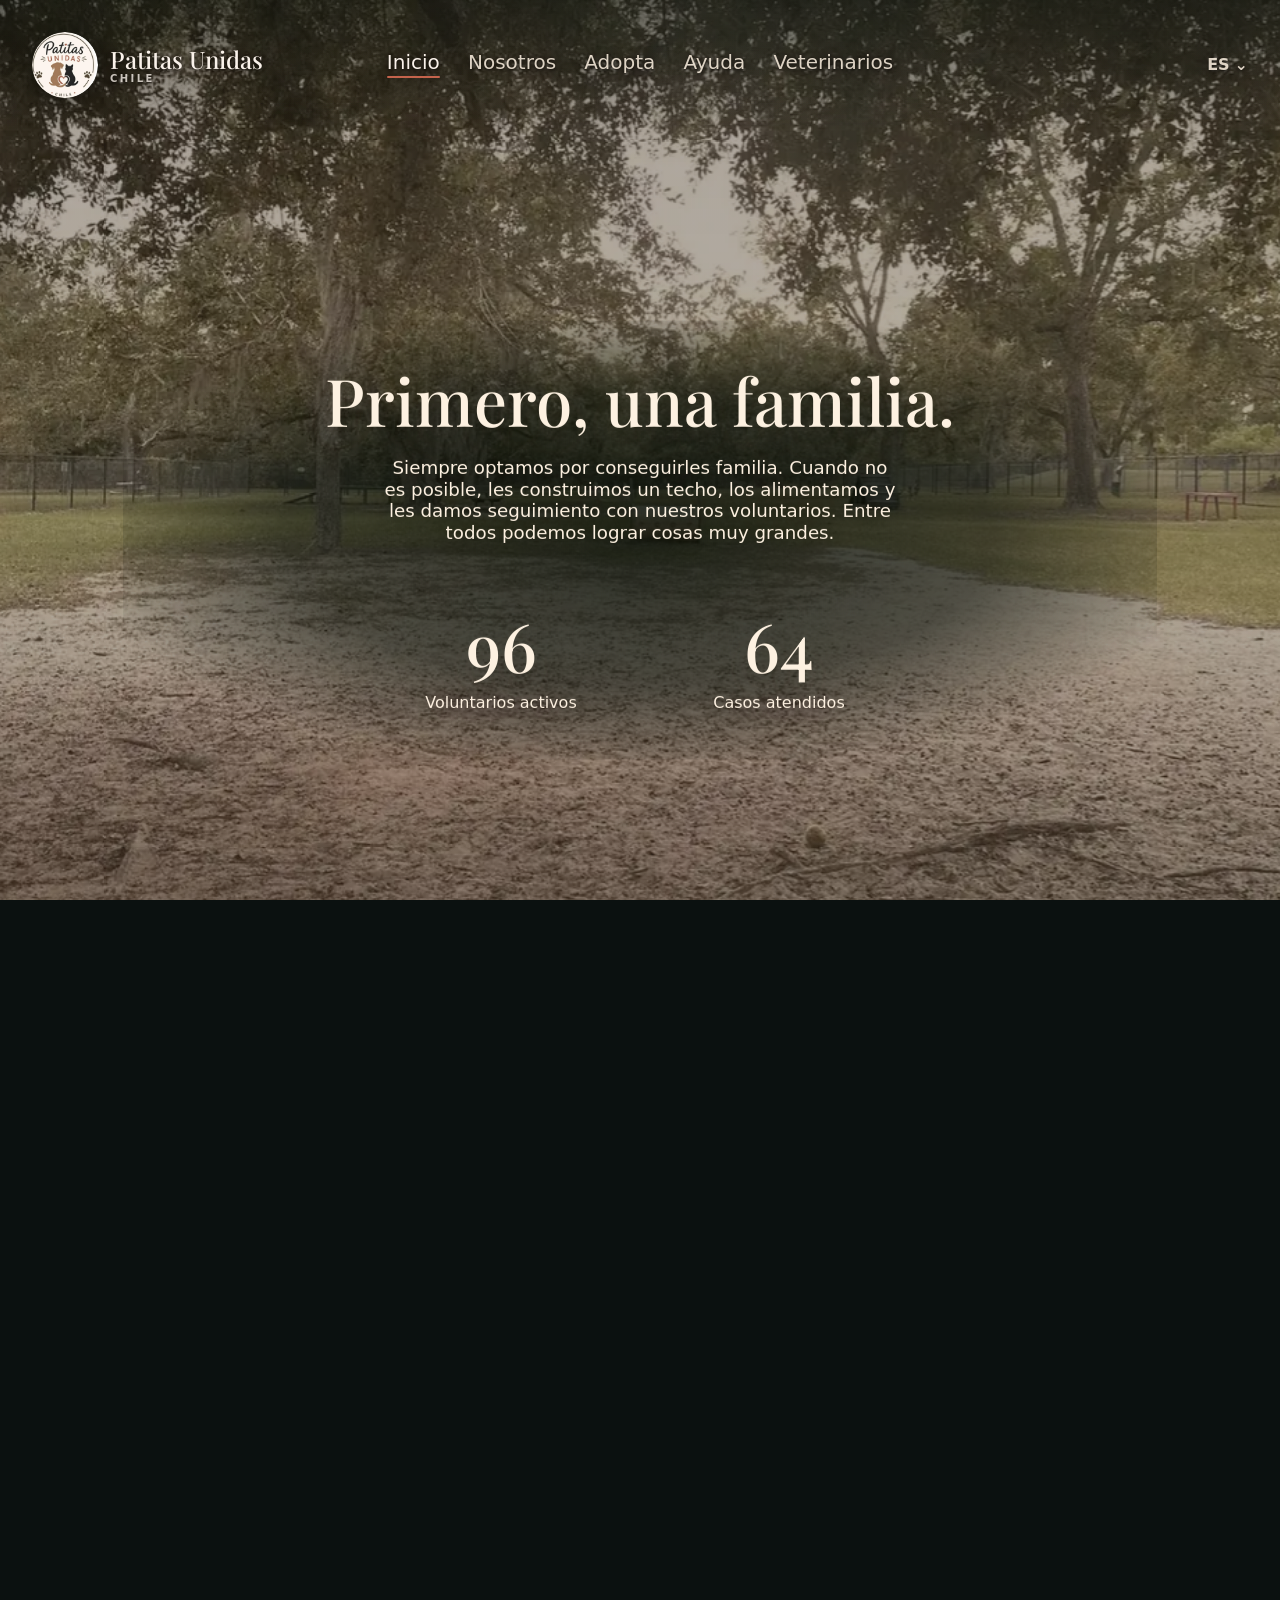
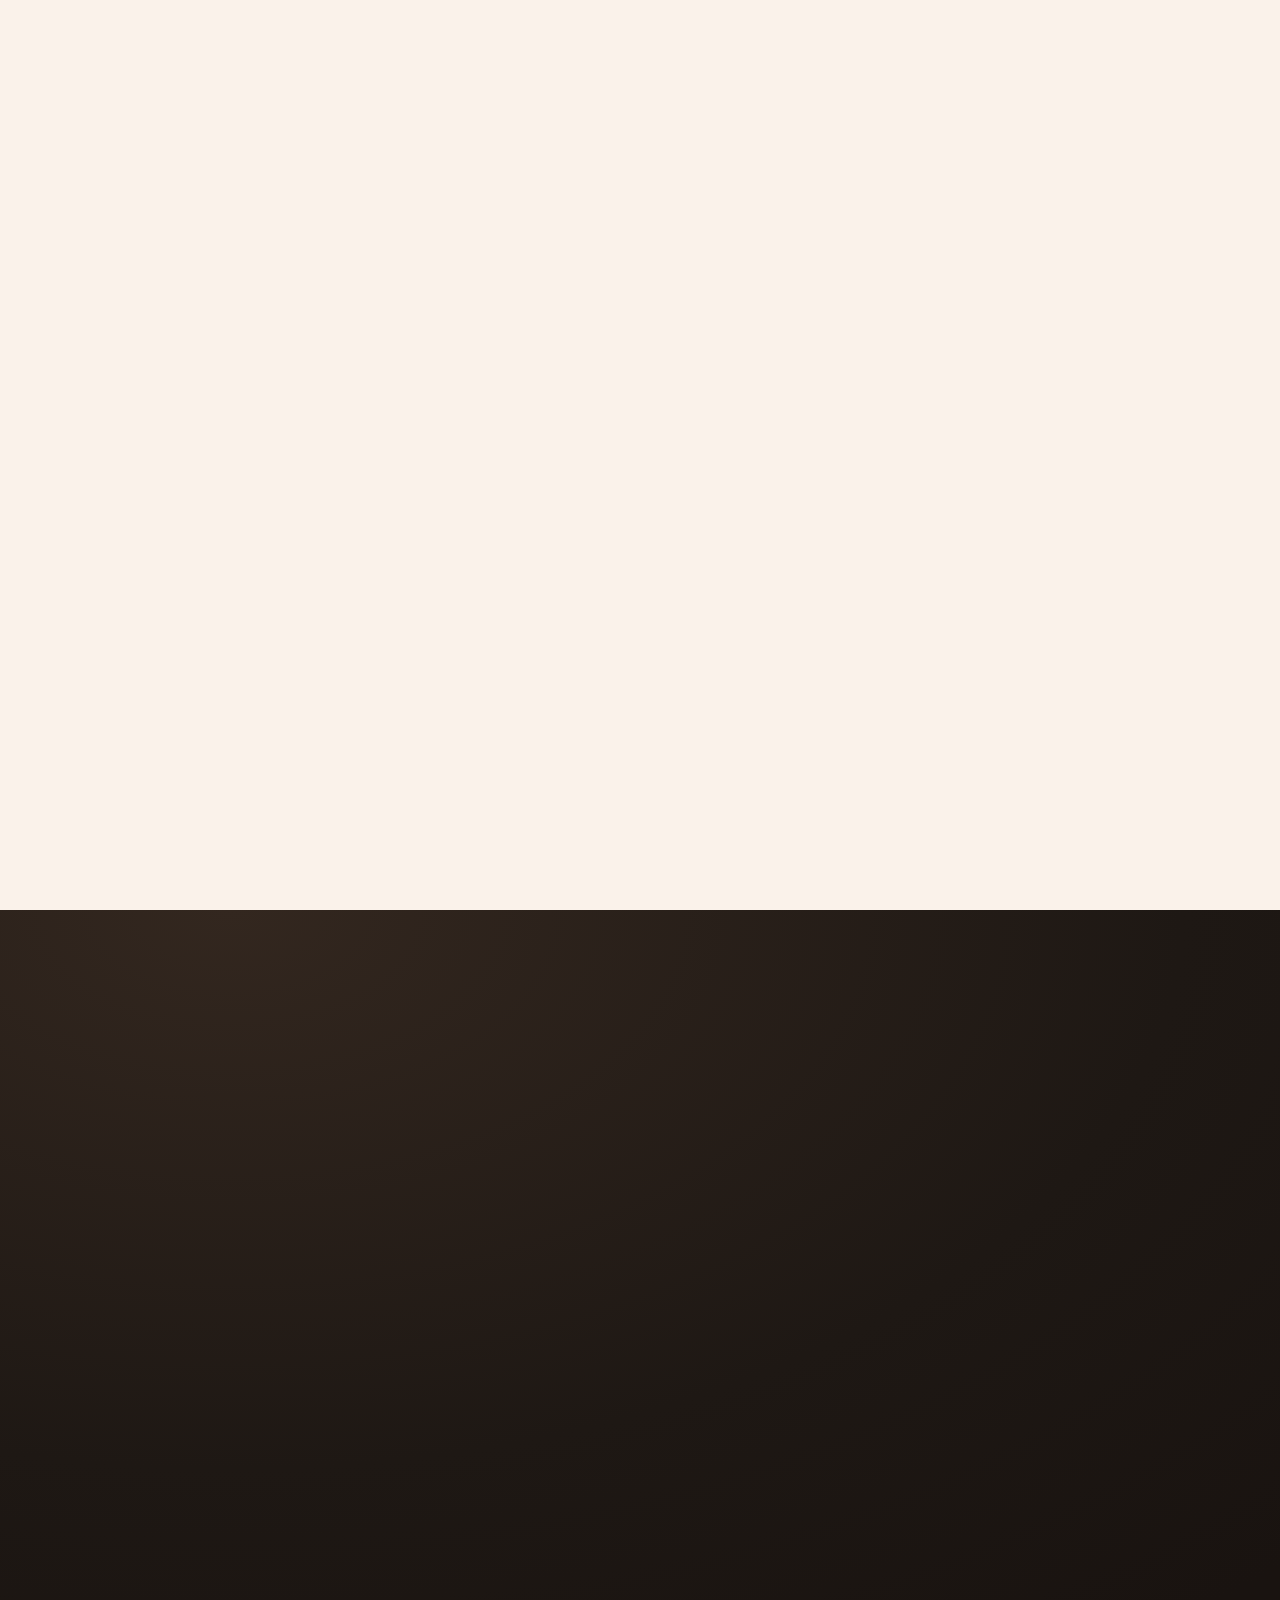
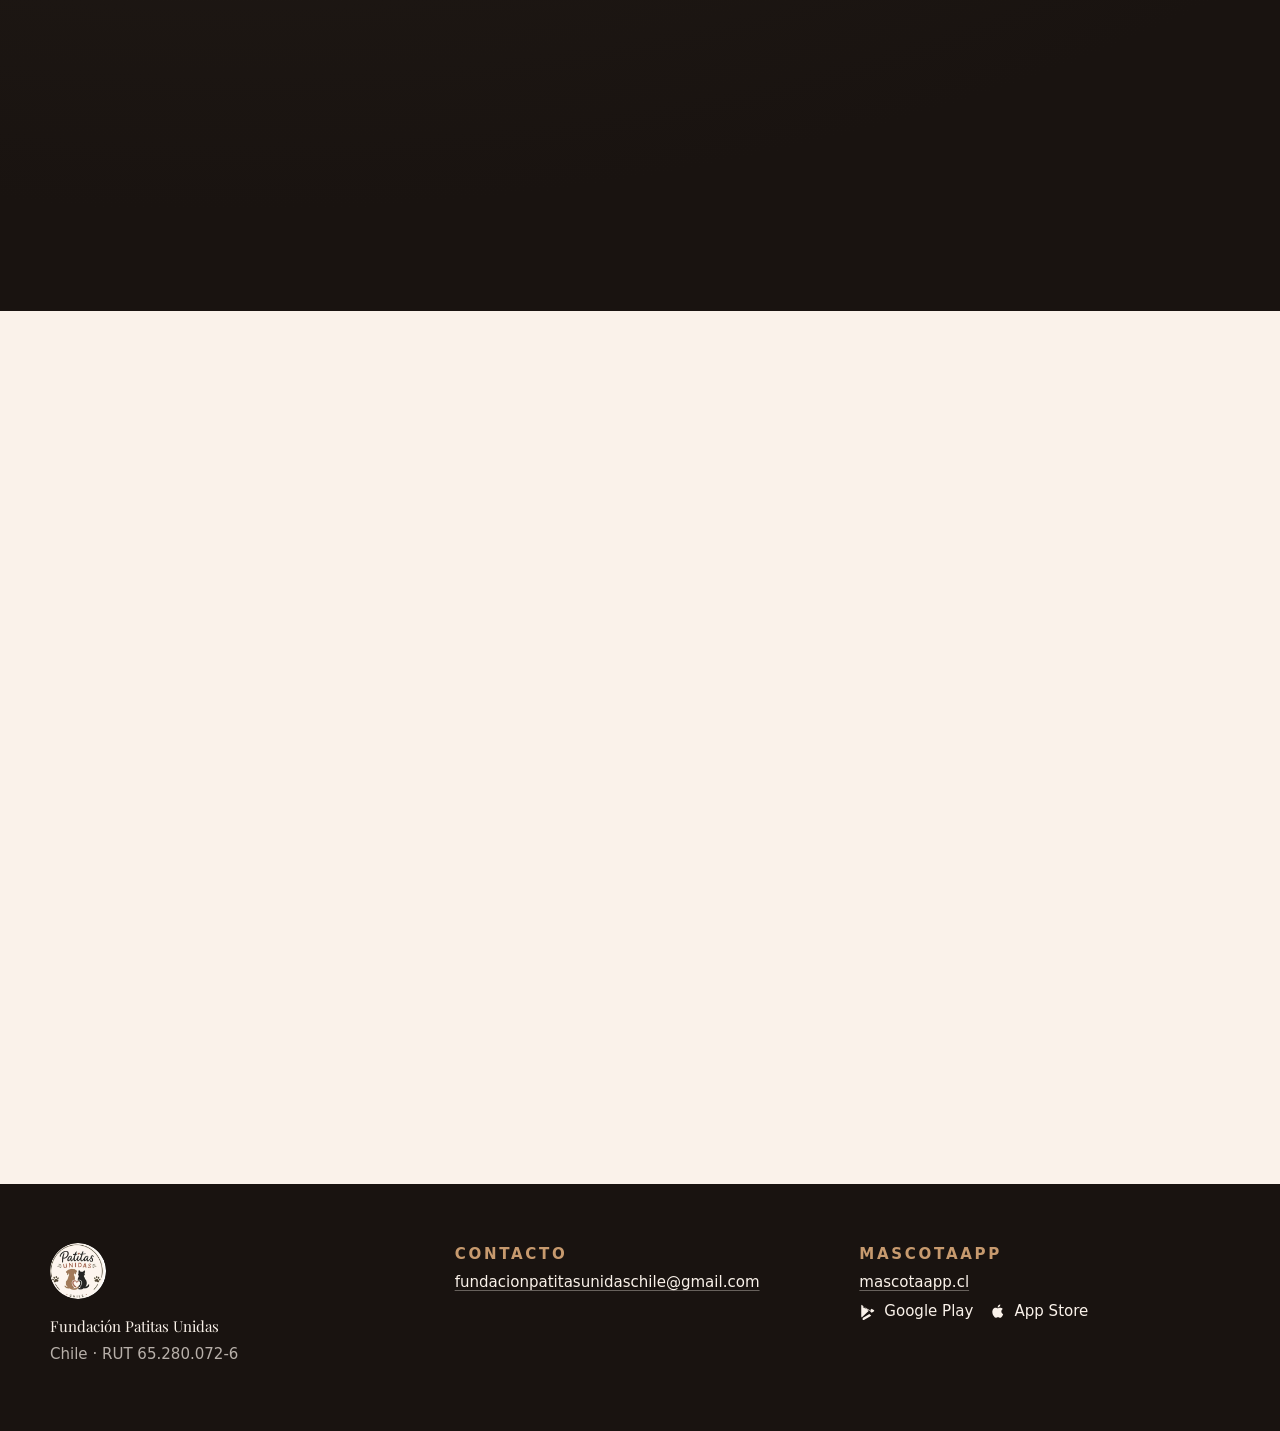
==== commit 3d8c3389: "Acorta la escena de 3700 a 1950 px y quita el carrusel El carrusel de cinco tarjetas era lo unico qu" ====
--- a/index.html
+++ b/index.html
@@ -45,51 +45,7 @@
             <div class="back-stack">
               <div class="back-glow back-four" aria-hidden="true"></div>
 
-              <section class="sights-slider" aria-label="Qué hacemos">
-                <div class="sights-track">
-                  <article class="sight-card" tabindex="0" role="button" aria-label="Abrir tarjeta de Adopción">
-                    <span class="sight-kicker">Adopción</span>
-                    <img class="sight-pin" src="img/pin-1.webp" alt="" loading="lazy" decoding="async" />
-                    <h3>Buscamos familia</h3>
-                    <p>Siempre la primera opción: hogar temporal o definitivo.</p>
-                  </article>
-
-                  <article class="sight-card" tabindex="0" role="button" aria-label="Abrir tarjeta de Rescate">
-                    <span class="sight-kicker">Rescate</span>
-                    <img class="sight-pin" src="img/pin-2.webp" alt="" loading="lazy" decoding="async" />
-                    <h3>Rescate en calle</h3>
-                    <p>Atendemos avisos de animales heridos o en riesgo.</p>
-                  </article>
-
-                  <article class="sight-card" tabindex="0" role="button" aria-label="Abrir tarjeta de Salud">
-                    <span class="sight-kicker">Salud</span>
-                    <img class="sight-pin" src="img/pin-3.webp" alt="" loading="lazy" decoding="async" />
-                    <h3>Esterilización</h3>
-                    <p>El eje de todo: menos animales en la calle.</p>
-                  </article>
-
-                  <article class="sight-card" tabindex="0" role="button" aria-label="Abrir tarjeta de Voluntariado">
-                    <span class="sight-kicker">Voluntariado</span>
-                    <img class="sight-pin" src="img/pin-1.webp" alt="" loading="lazy" decoding="async" />
-                    <h3>Hazte voluntario</h3>
-                    <p>Mano de obra, materiales, traslados y difusión.</p>
-                  </article>
-
-                  <article class="sight-card" tabindex="0" role="button" aria-label="Abrir tarjeta de Apadrinamiento">
-                    <span class="sight-kicker">Apadrinamiento</span>
-                    <img class="sight-pin" src="img/pin-2.webp" alt="" loading="lazy" decoding="async" />
-                    <h3>Apadrina</h3>
-                    <p>Cubre el tratamiento de un animal que aún espera.</p>
-                  </article>
-                </div>
-              </section>
-
               <img class="scene-img back-img back-ground" src="img/ground.webp" alt="" fetchpriority="low" decoding="async" />
-            </div>
-
-            <div class="sights-controls" aria-label="Controles del carrusel">
-              <button class="sight-nav sight-prev" aria-label="Anterior">←</button>
-              <button class="sight-nav sight-next" aria-label="Siguiente">→</button>
             </div>
 
             <h1 class="hero-title">Patitas<br />Unidas</h1>
--- a/styles.css
+++ b/styles.css
@@ -59,15 +59,6 @@
   --panel2-y: calc(-50% + 58px);
   --panel3-opacity: 0;
   --panel3-y: calc(-50% + 58px);
-  --sights-opacity: 0;
-  --sights-controls-opacity: 0;
-  --sights-y: 0px;
-  --sights-enter-x: 420vw;
-  --sights-visibility: hidden;
-  --sights-shift: 0px;
-  --sights-scale: 1;
-  --sights-top: clamp(112px, 19vh, 220px);
-  --sights-screen-top: clamp(112px, 19vh, 220px);
   /* Paleta tomada del logo: crema, marrón oscuro, terracota y caramelo. */
   --ink: #2b2420;
   --paper: #faf2ea;
@@ -112,7 +103,10 @@
 
 .cinema-scroll {
   position: relative;
-  height: calc(100vh + 3700px);
+  /* 1950 px: antes eran 3700, casi cinco pantallas de animacion antes de
+     llegar a nada accionable. Al quitar el carrusel se recorto la escena a
+     lo que de verdad cuenta algo. */
+  height: calc(100vh + 1950px);
 }
 
 .stage {
@@ -131,8 +125,6 @@
 .shade,
 .scene-img,
 .site-header,
-.sights-slider,
-.sights-controls,
 .hero-title,
 .intro-copy,
 .story-panel {
@@ -357,163 +349,6 @@
   );
   transform: translate3d(-50%, calc(var(--four-y) - 110px), 0) scale(var(--four-scale));
   will-change: transform;
-}
-
-/* ---------- sights slider ---------- */
-
-/* z 4: por encima de .back-ground (3). En el original el slider iba en z 2
-   porque la capa del bazar era un recorte y las tarjetas asomaban por detrás;
-   con una foto opaca delante quedaban ocultas. */
-.sights-slider {
-  z-index: 4;
-  left: 0;
-  right: 0;
-  /* top fijo: el desplazamiento vertical va dentro del transform,
-     para no provocar relayout de las 15 tarjetas en cada frame. */
-  top: 0;
-  padding: 0;
-  opacity: 1;
-  visibility: var(--sights-visibility);
-  transform: translate3d(var(--sights-enter-x), var(--sights-y), 0) scale(var(--sights-scale));
-  transform-origin: 0 0;
-  pointer-events: auto;
-  will-change: transform;
-}
-
-.sights-track {
-  display: flex;
-  gap: clamp(16px, 1.15vw, 24px);
-  align-items: stretch;
-  transform: translate3d(calc(var(--sights-shift) - 18vw), 0, 0);
-  transition: transform 640ms cubic-bezier(0.22, 1, 0.36, 1);
-  will-change: transform;
-}
-
-.sights-track.is-jumping {
-  transition: none;
-}
-
-.sight-card {
-  position: relative;
-  flex: 0 0 clamp(360px, 19.4vw, 430px);
-  height: 220px;
-  padding: 24px;
-  overflow: hidden;
-  border: 1px solid rgba(253, 241, 225, 0.42);
-  border-radius: 24px;
-  color: #000;
-  background: #fdf1e1;
-  box-shadow: 0 18px 52px rgba(2, 47, 64, 0.12);
-  backdrop-filter: none;
-  cursor: pointer;
-  pointer-events: auto;
-  user-select: none;
-}
-
-.sight-card::before,
-.sight-card::after {
-  content: none;
-}
-
-.sight-card .sight-kicker,
-.sight-card h3,
-.sight-card p {
-  position: relative;
-  z-index: 1;
-  text-shadow: none;
-}
-
-.sight-card:focus-visible,
-.sight-card.is-active {
-  outline: none;
-}
-
-.sight-kicker {
-  display: block;
-  margin-bottom: 56px;
-  color: #000;
-  font-size: 12px;
-  font-weight: 500;
-  line-height: 1.05;
-  text-transform: uppercase;
-}
-
-/* Los pines originales eran recortes PNG con fondo transparente; ahora son
-   fotos cuadradas, así que se redondean para que no lean como sellos pegados. */
-.sight-pin {
-  position: absolute;
-  top: 24px;
-  right: 24px;
-  width: 67.2px;
-  height: 67.2px;
-  object-fit: cover;
-  border-radius: 18px;
-  pointer-events: none;
-}
-
-.sight-card h3 {
-  position: absolute;
-  left: 24px;
-  right: 24px;
-  bottom: calc(24px + (16px * 1.16 * 2) + 12px);
-  max-width: calc(100% - 76px);
-  margin: 0;
-  color: #000;
-  font-size: 24px;
-  font-weight: 800;
-  line-height: 0.95;
-  overflow: hidden;
-  text-overflow: ellipsis;
-  white-space: nowrap;
-}
-
-.sight-card p {
-  position: absolute;
-  left: 24px;
-  right: 24px;
-  bottom: 24px;
-  max-width: 100%;
-  margin: 12px 0 0;
-  color: #000;
-  font-size: 16px;
-  font-weight: 400;
-  line-height: 1.16;
-  display: -webkit-box;
-  max-height: calc(2em * 1.16);
-  overflow: hidden;
-  -webkit-box-orient: vertical;
-  -webkit-line-clamp: 2;
-}
-
-.sights-controls {
-  z-index: 5;
-  left: 48px;
-  right: auto;
-  top: calc(var(--sights-screen-top) + 220px + 16px);
-  display: flex;
-  justify-content: flex-start;
-  gap: 14px;
-  opacity: var(--sights-controls-opacity);
-  transform: translate3d(0, var(--sights-y), 0);
-  pointer-events: none;
-  will-change: transform, opacity;
-}
-
-.sights-controls.is-ready {
-  pointer-events: auto;
-}
-
-.sight-nav {
-  width: 54px;
-  height: 54px;
-  display: inline-flex;
-  align-items: center;
-  justify-content: center;
-  border-radius: 999px;
-  color: #111411;
-  background: rgba(253, 241, 225, 0.94);
-  box-shadow: 0 18px 36px rgba(0, 0, 0, 0.2);
-  cursor: pointer;
 }
 
 /* ---------- hero ---------- */
@@ -800,6 +635,8 @@
   color: var(--ink);
   background: #fdf1e1;
   box-shadow: 0 16px 34px rgba(0, 0, 0, 0.18);
+  /* es un <a>, no un <button>: hay que quitarle el subrayado */
+  text-decoration: none;
   pointer-events: auto;
   cursor: pointer;
 }
@@ -814,28 +651,19 @@
    que es parte de por qué los botones parecían muertos. */
 
 .note-button,
-.sight-nav,
-.sight-card,
 .language-switcher {
   transition: transform 200ms cubic-bezier(0.22, 1, 0.36, 1),
-    box-shadow 200ms ease, background-color 200ms ease;
-}
-
-.note-button:hover,
-.sight-nav:hover {
+    box-shadow 200ms ease, background-color 200ms ease, color 200ms ease;
+}
+
+.note-button:hover {
   transform: translateY(-2px);
   background: #fffaf3;
   box-shadow: 0 22px 44px rgba(43, 33, 24, 0.32);
 }
 
-.note-button:active,
-.sight-nav:active {
+.note-button:active {
   transform: translateY(0);
-}
-
-.sight-card:hover {
-  transform: translateY(-4px);
-  box-shadow: 0 26px 60px rgba(43, 33, 24, 0.26);
 }
 
 .language-switcher:hover {
@@ -846,25 +674,12 @@
 .site-nav a:focus-visible,
 .site-logo:focus-visible,
 .note-button:focus-visible,
-.sight-nav:focus-visible,
 .language-switcher:focus-visible {
   outline: 2px solid var(--terracota);
   outline-offset: 4px;
   border-radius: 6px;
 }
 
-/* La tarjeta activa del carrusel se marca con el acento del logo.
-   El diseño original la dejaba idéntica al resto (outline: none). */
-.sight-card.is-active {
-  border-color: var(--terracota);
-  box-shadow: 0 0 0 2px var(--terracota), 0 22px 56px rgba(43, 33, 24, 0.28);
-}
-
-.sight-card:focus-visible {
-  outline: 2px solid var(--terracota);
-  outline-offset: 3px;
-}
-
 /* ---------- media queries ---------- */
 
 @media (max-width: 1500px) {
@@ -908,10 +723,6 @@
     font-size: 3.2rem;
   }
 
-  .sight-card {
-    flex-basis: clamp(320px, 40vw, 390px);
-    min-height: 178px;
-  }
 }
 
 @media (max-width: 640px) {
@@ -997,45 +808,6 @@
     font-size: 2.5rem;
   }
 
-  .sights-slider {
-    padding: 0;
-  }
-
-  .sights-track {
-    gap: 12px;
-    transform: translate3d(calc(var(--sights-shift) - 18vw), 0, 0);
-  }
-
-  .sight-card {
-    flex-basis: min(82vw, 330px);
-    height: 220px;
-    padding: 24px;
-    border-radius: 24px;
-  }
-
-  .sights-controls {
-    top: calc(var(--sights-screen-top) + 236px);
-  }
-
-  .sight-card h3 {
-    max-width: 78%;
-  }
-
-  .sight-card p {
-    max-width: 100%;
-    margin-top: 10px;
-  }
-
-  .sight-kicker {
-    margin-bottom: 56px;
-  }
-
-  .sight-pin {
-    top: 24px;
-    right: 24px;
-    width: 57.6px;
-    height: 57.6px;
-  }
 }
 
 @media (prefers-reduced-motion: reduce) {
@@ -1048,10 +820,6 @@
   .hero-title,
   .intro-copy,
   .story-panel,
-  .sights-track,
-  .sights-slider {
-    transition: none;
-  }
 }
 
 /* =====================================================================
@@ -1567,7 +1335,6 @@
     gap: 8px;
   }
 }
-
 
 /* =====================================================================
    CAPA ESTETICA DE LAS SECCIONES
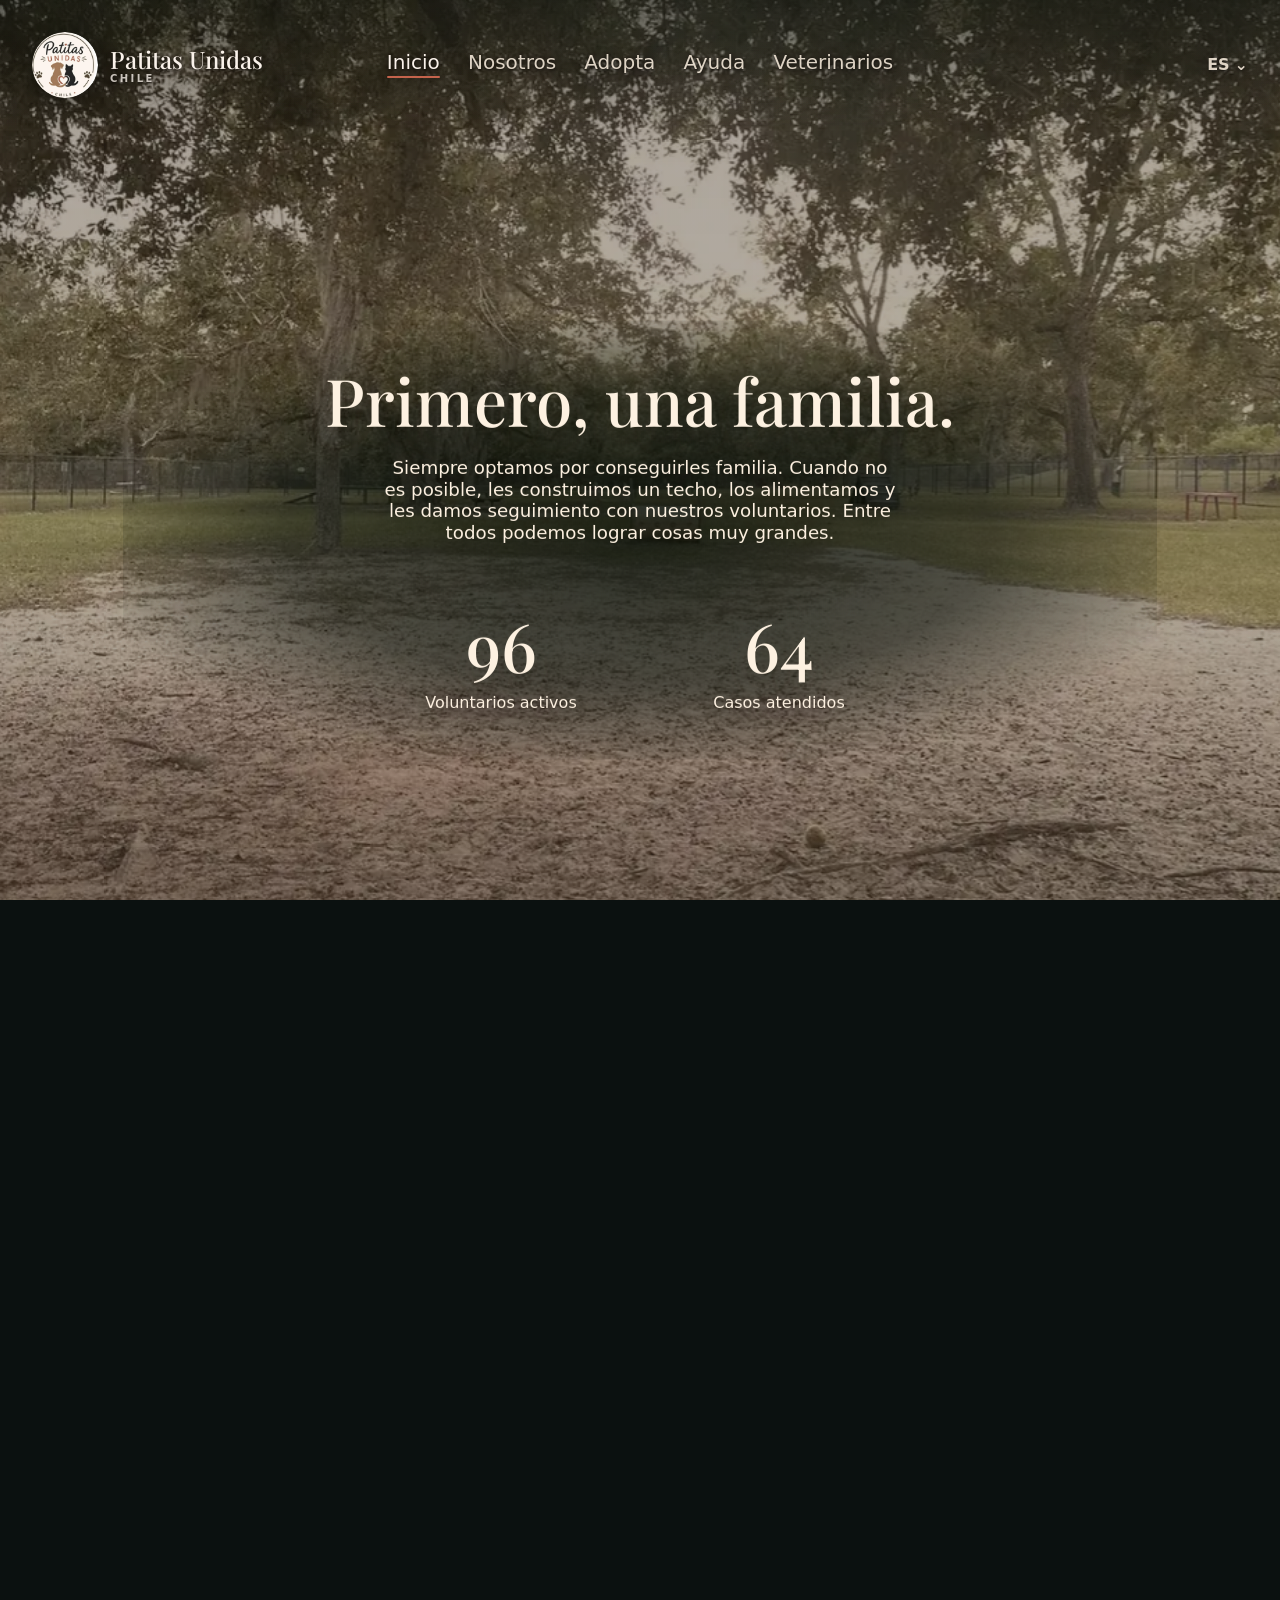
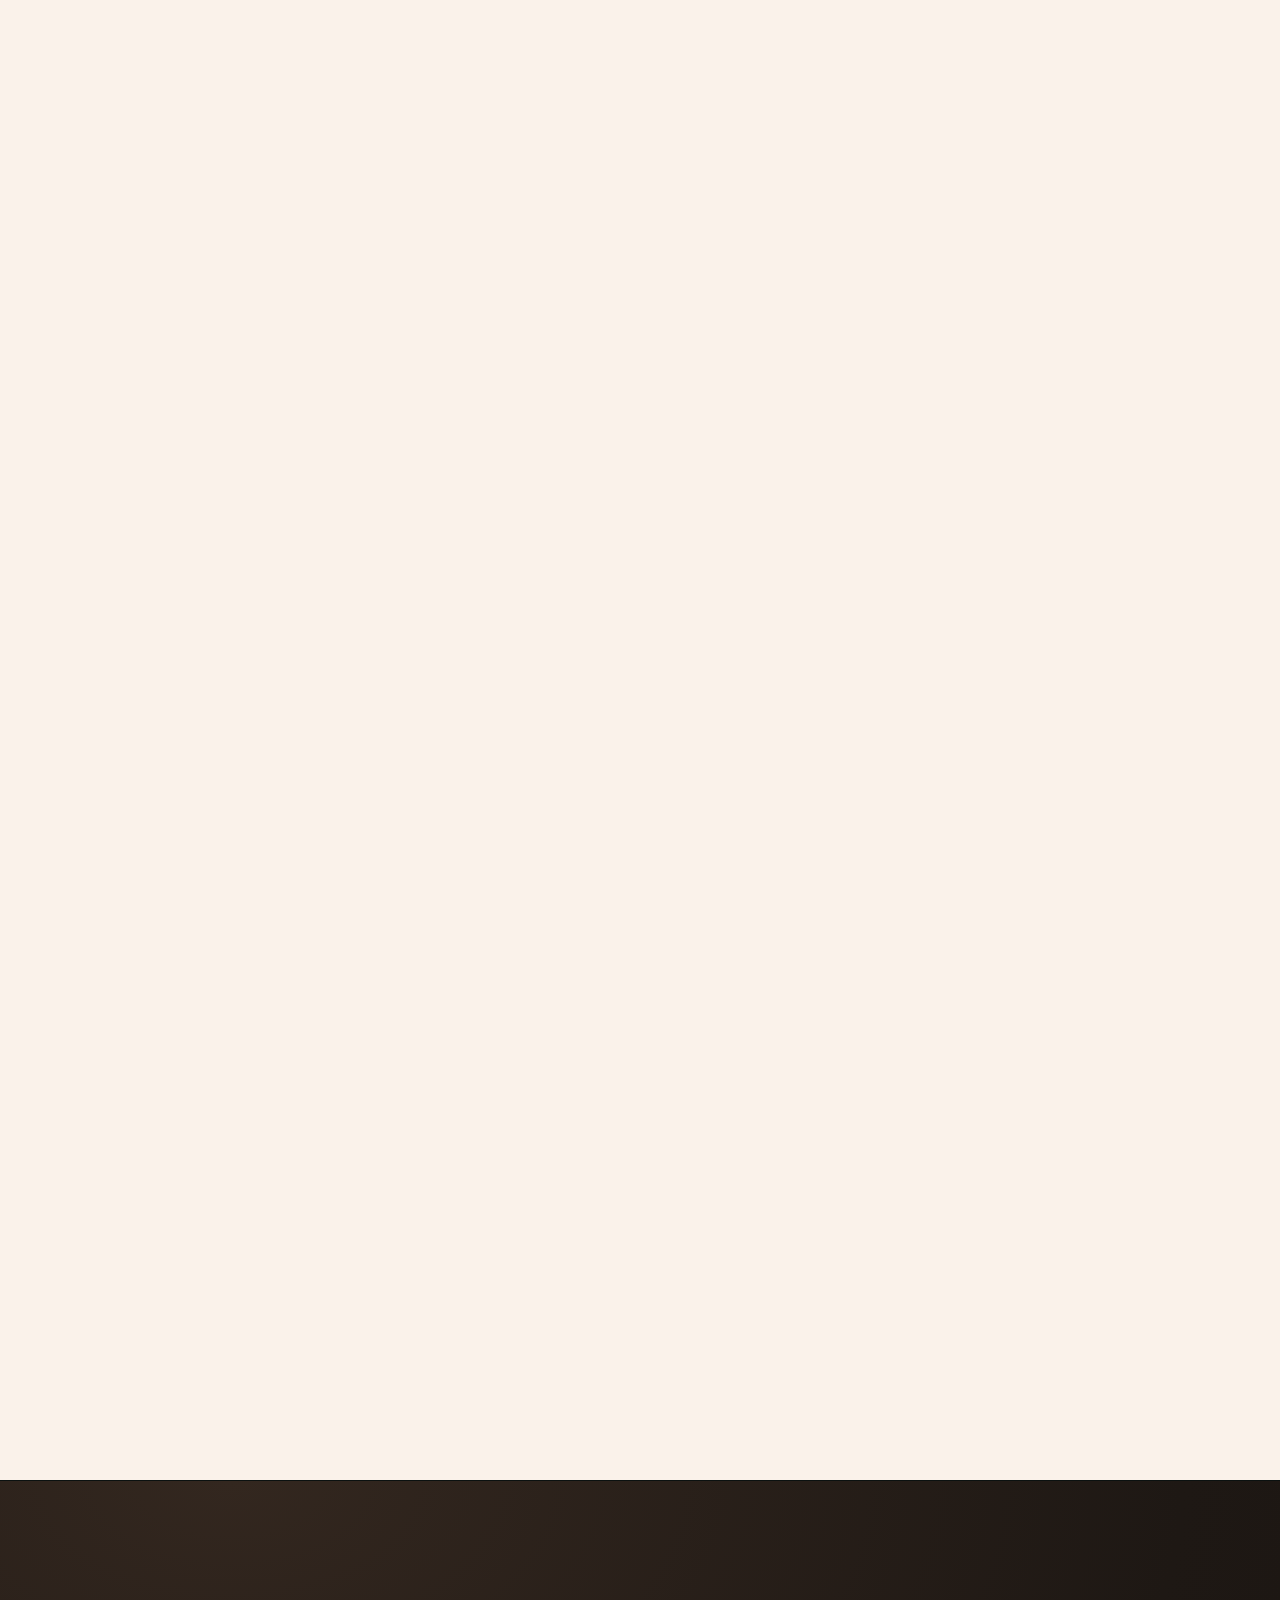
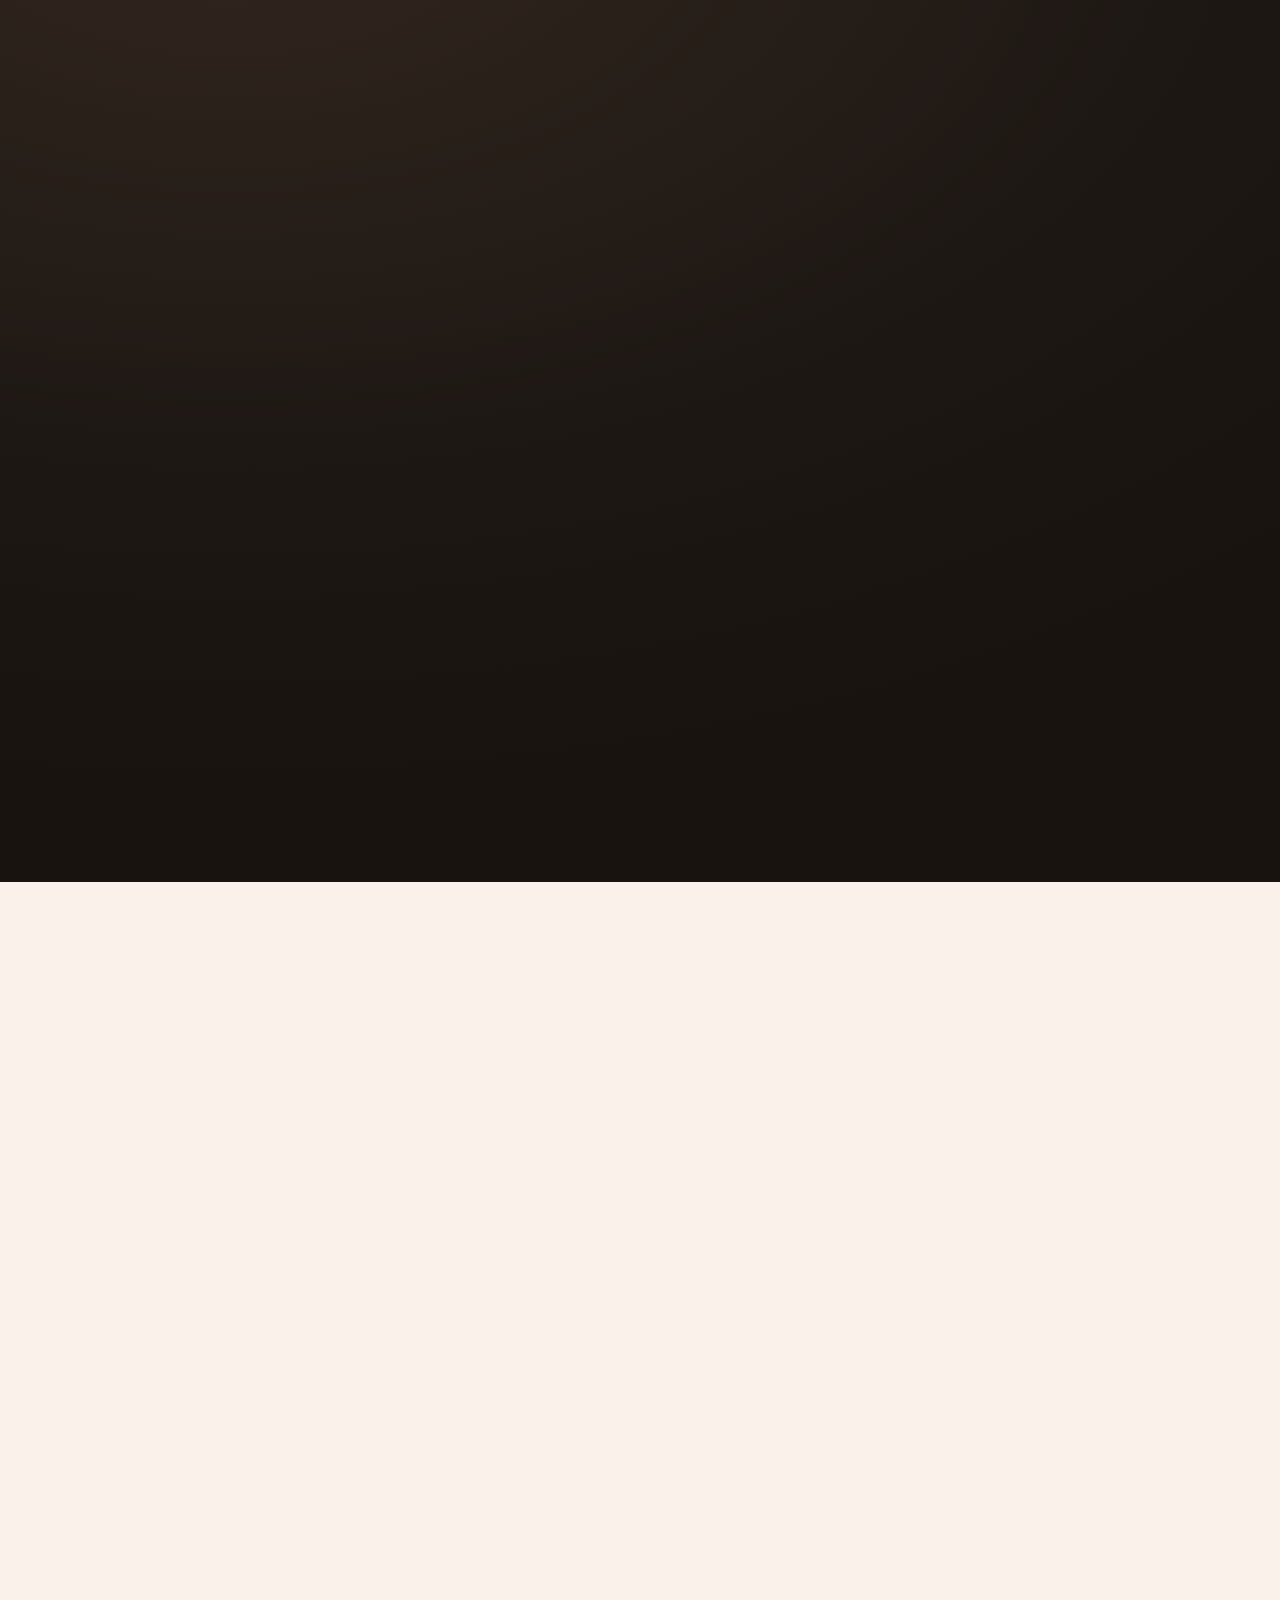
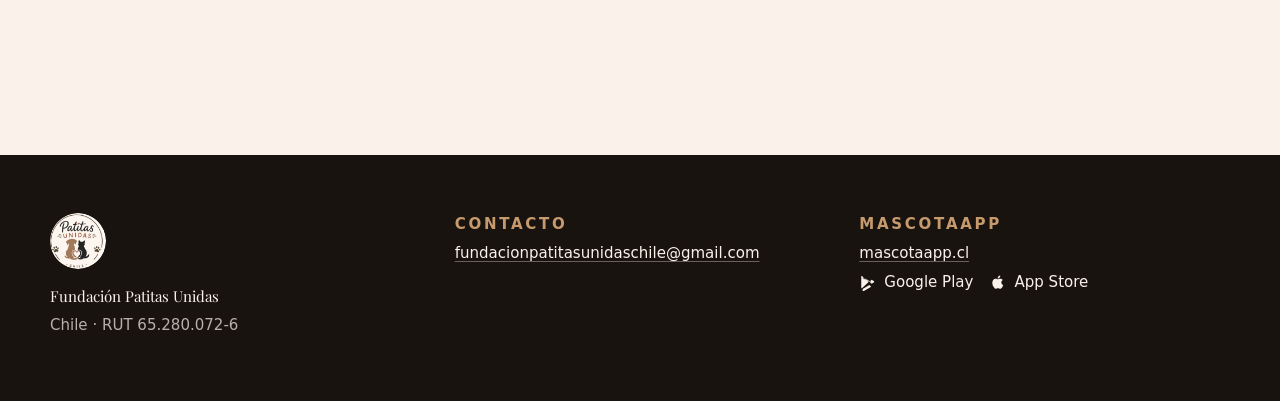
==== commit 7a86172a: "Muestra tres animales al azar en vez de los once Con la reja completa salian siempre los mismos y lo" ====
--- a/index.html
+++ b/index.html
@@ -170,8 +170,8 @@
             </div>
             <div class="sheet-head-aside">
               <p class="lede">
-                Cada uno de estos animales fue rescatado por la fundaci&oacute;n y hoy busca
-                hogar. Escr&iacute;benos desde MascotaApp si te interesa alguno.
+                Todos fueron rescatados por la fundaci&oacute;n y hoy buscan hogar. Estos
+                cambian cada vez que entras, para que todos tengan su turno.
               </p>
               <p class="fine" data-adopta-resumen></p>
             </div>
@@ -179,11 +179,19 @@
 
           <div class="adopta-grid" data-adopta-lista></div>
 
-          <div class="btn-row">
+          <aside class="adopta-cta">
+            <div>
+              <h3>Los publicamos todos en MascotaApp</h3>
+              <p>
+                Ah&iacute; est&aacute;n los que buscan familia y los que a&uacute;n necesitan ayuda para
+                salir adelante. Te sirve tanto si quieres <strong>ser voluntario</strong>
+                como si simplemente quieres <strong>darle un hogar a un animal</strong>.
+              </p>
+            </div>
             <a class="btn btn-primary" href="https://mascotaapp.cl" target="_blank" rel="noopener noreferrer">
-              Ver todos en MascotaApp
+              Ver todos los casos
             </a>
-          </div>
+          </aside>
         </div>
       </section>
 
--- a/styles.css
+++ b/styles.css
@@ -698,16 +698,30 @@
     font-size: 5.4rem;
   }
 
+  /* En pantalla estrecha las tres láminas se pisan. Se acercan las hojas al
+     borde y se estrecha la central para que el tríptico siga leyéndose. */
   .splitframe-img {
-    width: min(64vw, 720px);
+    width: min(40vw, 420px);
+    height: 24vh;
+  }
+
+  .splitframe-left {
+    transform: translate3d(calc(var(--split-left-x) - 38vw), var(--split-left-y), 0)
+      scale(var(--split-left-scale));
+  }
+
+  .splitframe-right {
+    transform: translate3d(calc(var(--split-right-x) + 38vw), var(--split-right-y), 0)
+      scale(var(--split-right-scale));
   }
 
   .bridge-img {
-    width: 138vw;
+    width: min(46vw, 480px);
+    height: 30vh;
   }
 
   .frame-two-img {
-    width: 132vw;
+    width: 150vw;
   }
 
   .story-panel h2 {
@@ -736,40 +750,64 @@
     padding: 24px;
   }
 
+  .site-logo {
+    gap: 9px;
+    font-size: 18px;
+  }
+
+  .site-logo-mark {
+    width: 46px;
+    height: 46px;
+  }
+
   .site-nav {
     grid-column: 1 / -1;
     grid-row: 2;
     justify-content: flex-start;
-    gap: 18px;
+    gap: 20px;
     overflow-x: auto;
     scrollbar-width: none;
+    /* el padding negativo deja que el último enlace llegue al borde al
+       desplazar, en vez de quedar cortado bajo el margen del header */
+    padding-right: 24px;
+    margin-right: -24px;
   }
 
   .site-nav::-webkit-scrollbar {
     display: none;
   }
 
+  .site-nav a {
+    font-size: 16px;
+    white-space: nowrap;
+  }
+
+  /* el header ocupa dos filas en móvil (logo arriba, menú debajo), así que el
+     título tiene que arrancar más abajo que en escritorio */
   .hero-title {
-    top: 16vh;
-    font-size: 3.4rem;
-  }
-
+    top: 17vh;
+    font-size: 3.1rem;
+  }
+
+  /* A 390 px no caben tres láminas en fila: las hojas laterales se solapaban
+     con la central formando una franja ilegible. En móvil la escena se queda
+     con una sola foto, que es lo que de verdad se ve a este tamaño. */
   .splitframe-img {
-    bottom: 12vh;
-    width: min(78vw, 420px);
+    display: none;
   }
 
   .bridge-img {
-    bottom: 2vh;
-    width: 190vw;
+    bottom: 30vh;
+    width: min(86vw, 420px);
+    height: 26vh;
   }
 
   .frame-two-img {
-    width: 176vw;
+    width: 210vw;
   }
 
   .intro-copy {
-    bottom: 42px;
+    bottom: 7vh;
   }
 
   .intro-copy p,
@@ -1577,7 +1615,9 @@
 
 .adopta-grid {
   display: grid;
-  grid-template-columns: repeat(auto-fill, minmax(250px, 1fr));
+  /* auto-fit y no auto-fill: al mostrar solo tres, las columnas se estiran a
+     lo ancho en vez de dejar un hueco vacio a la derecha */
+  grid-template-columns: repeat(auto-fit, minmax(260px, 1fr));
   gap: clamp(18px, 2vw, 28px);
   margin-top: clamp(34px, 4vw, 54px);
 }
@@ -1676,3 +1716,53 @@
   font-style: italic;
   line-height: 1.4;
 }
+
+
+/* ---------- llamada a MascotaApp bajo las tarjetas ----------
+   En la web solo salen tres animales al azar; este bloque explica que el
+   catalogo completo vive en la app, y para quien sirve. */
+
+.adopta-cta {
+  display: flex;
+  flex-wrap: wrap;
+  align-items: center;
+  justify-content: space-between;
+  gap: clamp(20px, 3vw, 40px);
+  margin-top: clamp(28px, 3.4vw, 44px);
+  padding: clamp(24px, 2.8vw, 36px);
+  border: 1px solid rgba(196, 99, 76, 0.34);
+  border-radius: 20px;
+  background: rgba(196, 99, 76, 0.07);
+}
+
+.adopta-cta > div {
+  flex: 1 1 380px;
+}
+
+.adopta-cta h3 {
+  margin: 0 0 8px;
+  font-family: var(--font-display);
+  font-size: clamp(1.35rem, 2vw, 1.75rem);
+  font-weight: 500;
+  line-height: 1.15;
+}
+
+.adopta-cta p {
+  margin: 0;
+  max-width: 62ch;
+  opacity: 0.82;
+  font-size: 0.99rem;
+  line-height: 1.55;
+}
+
+.adopta-cta .btn {
+  flex: none;
+}
+
+@media (max-width: 640px) {
+  .adopta-cta {
+    flex-direction: column;
+    align-items: stretch;
+    text-align: left;
+  }
+}
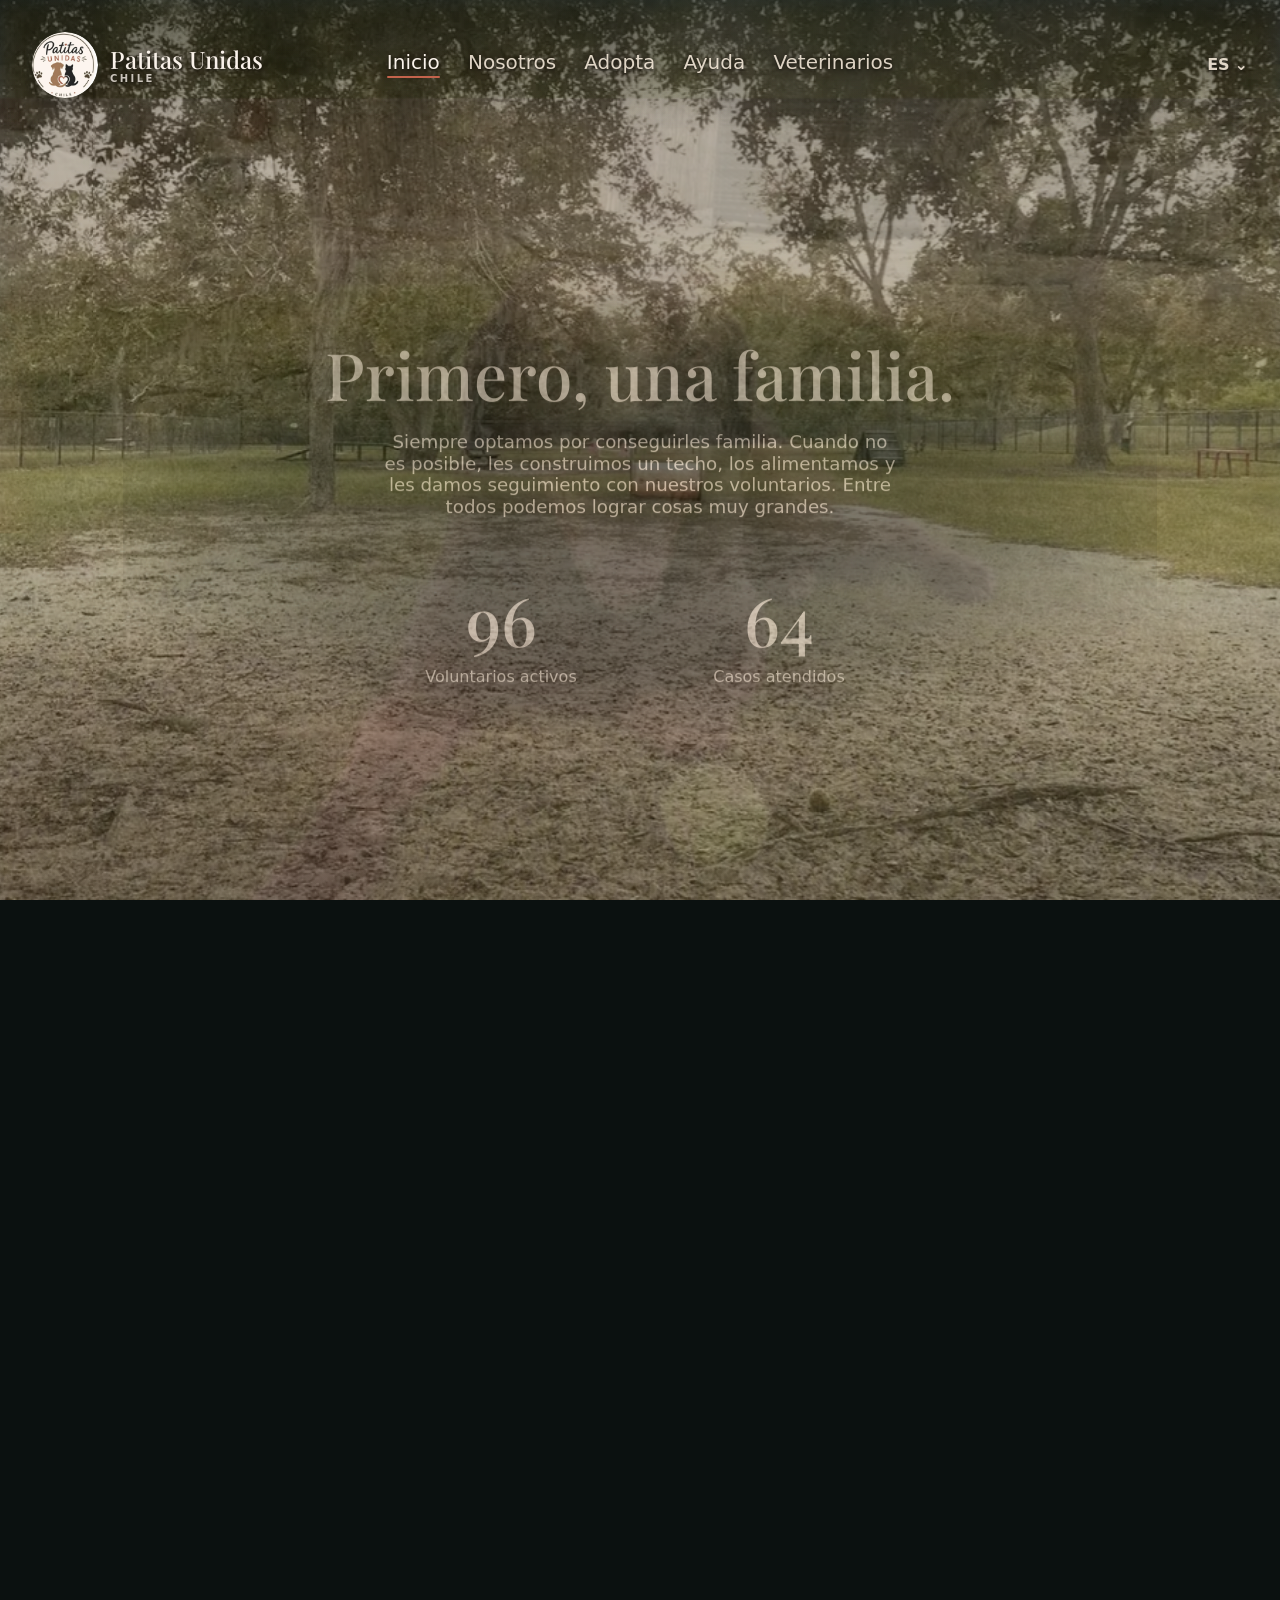
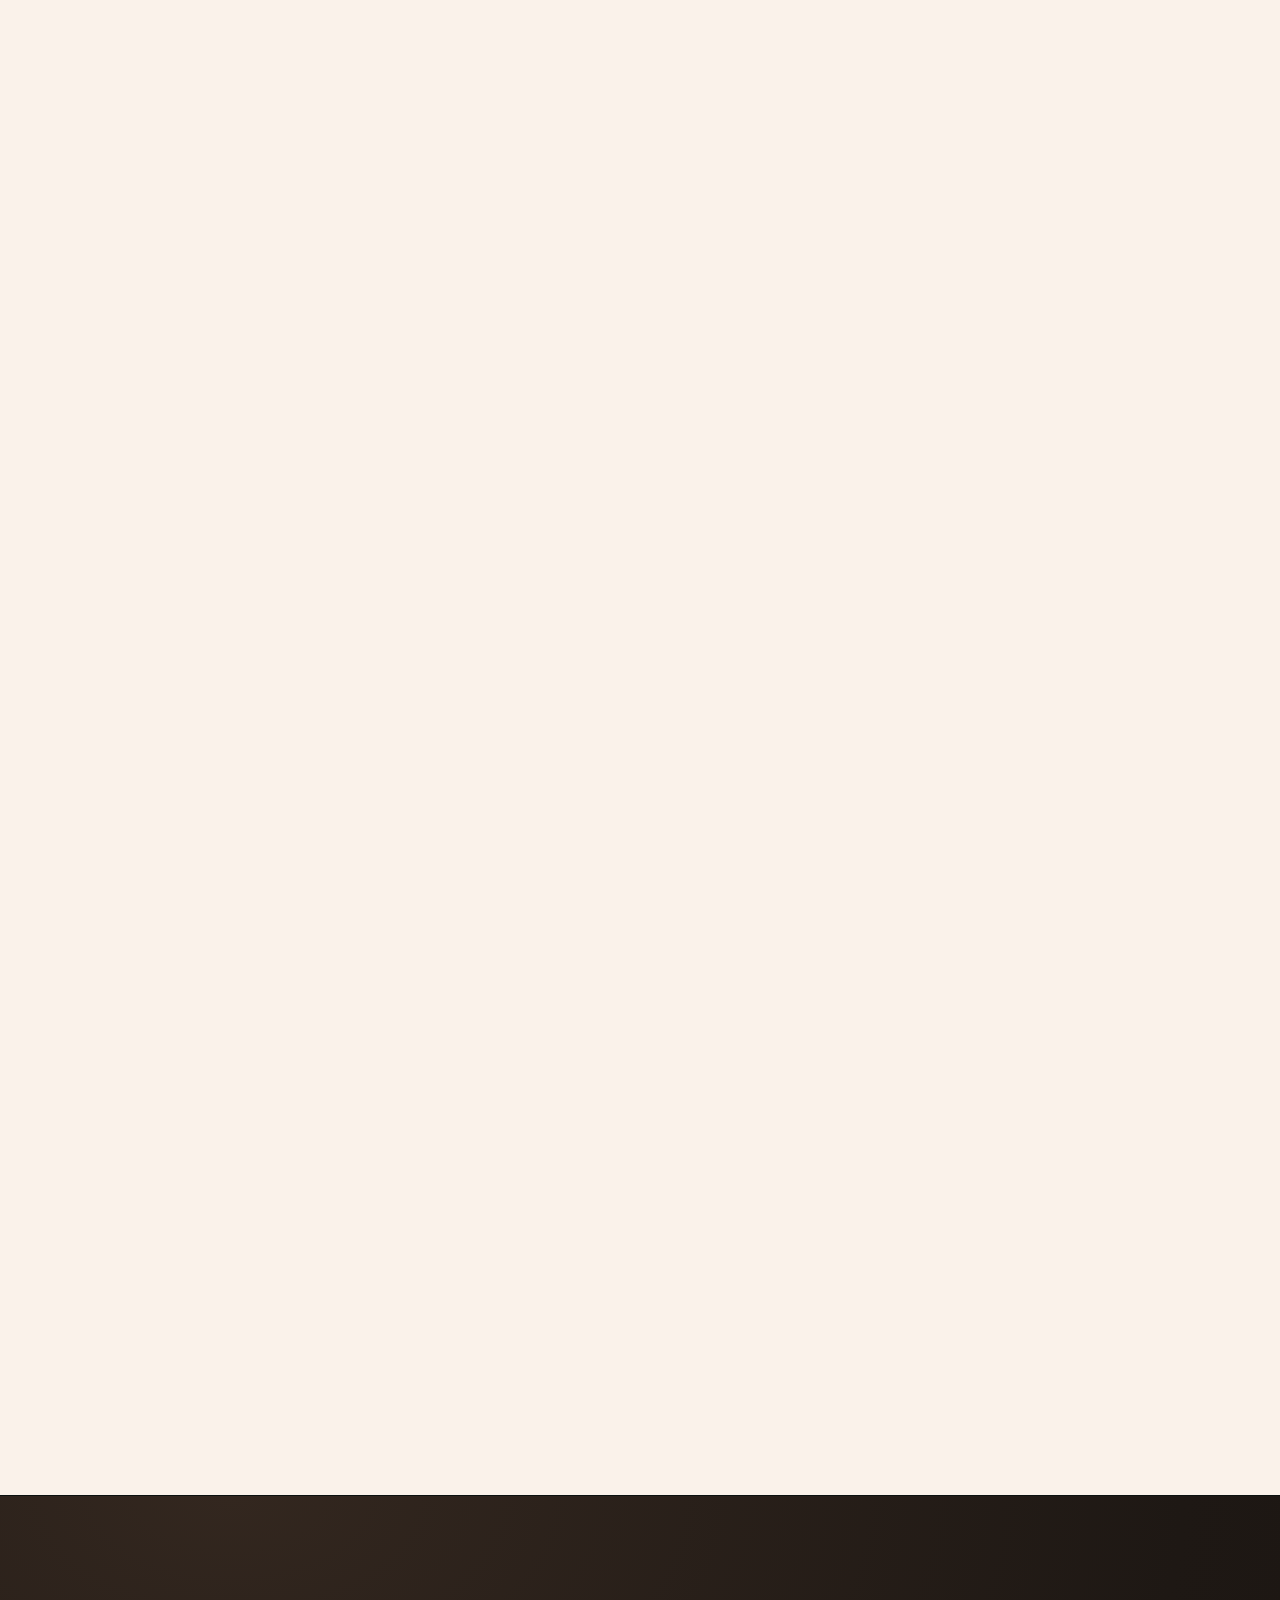
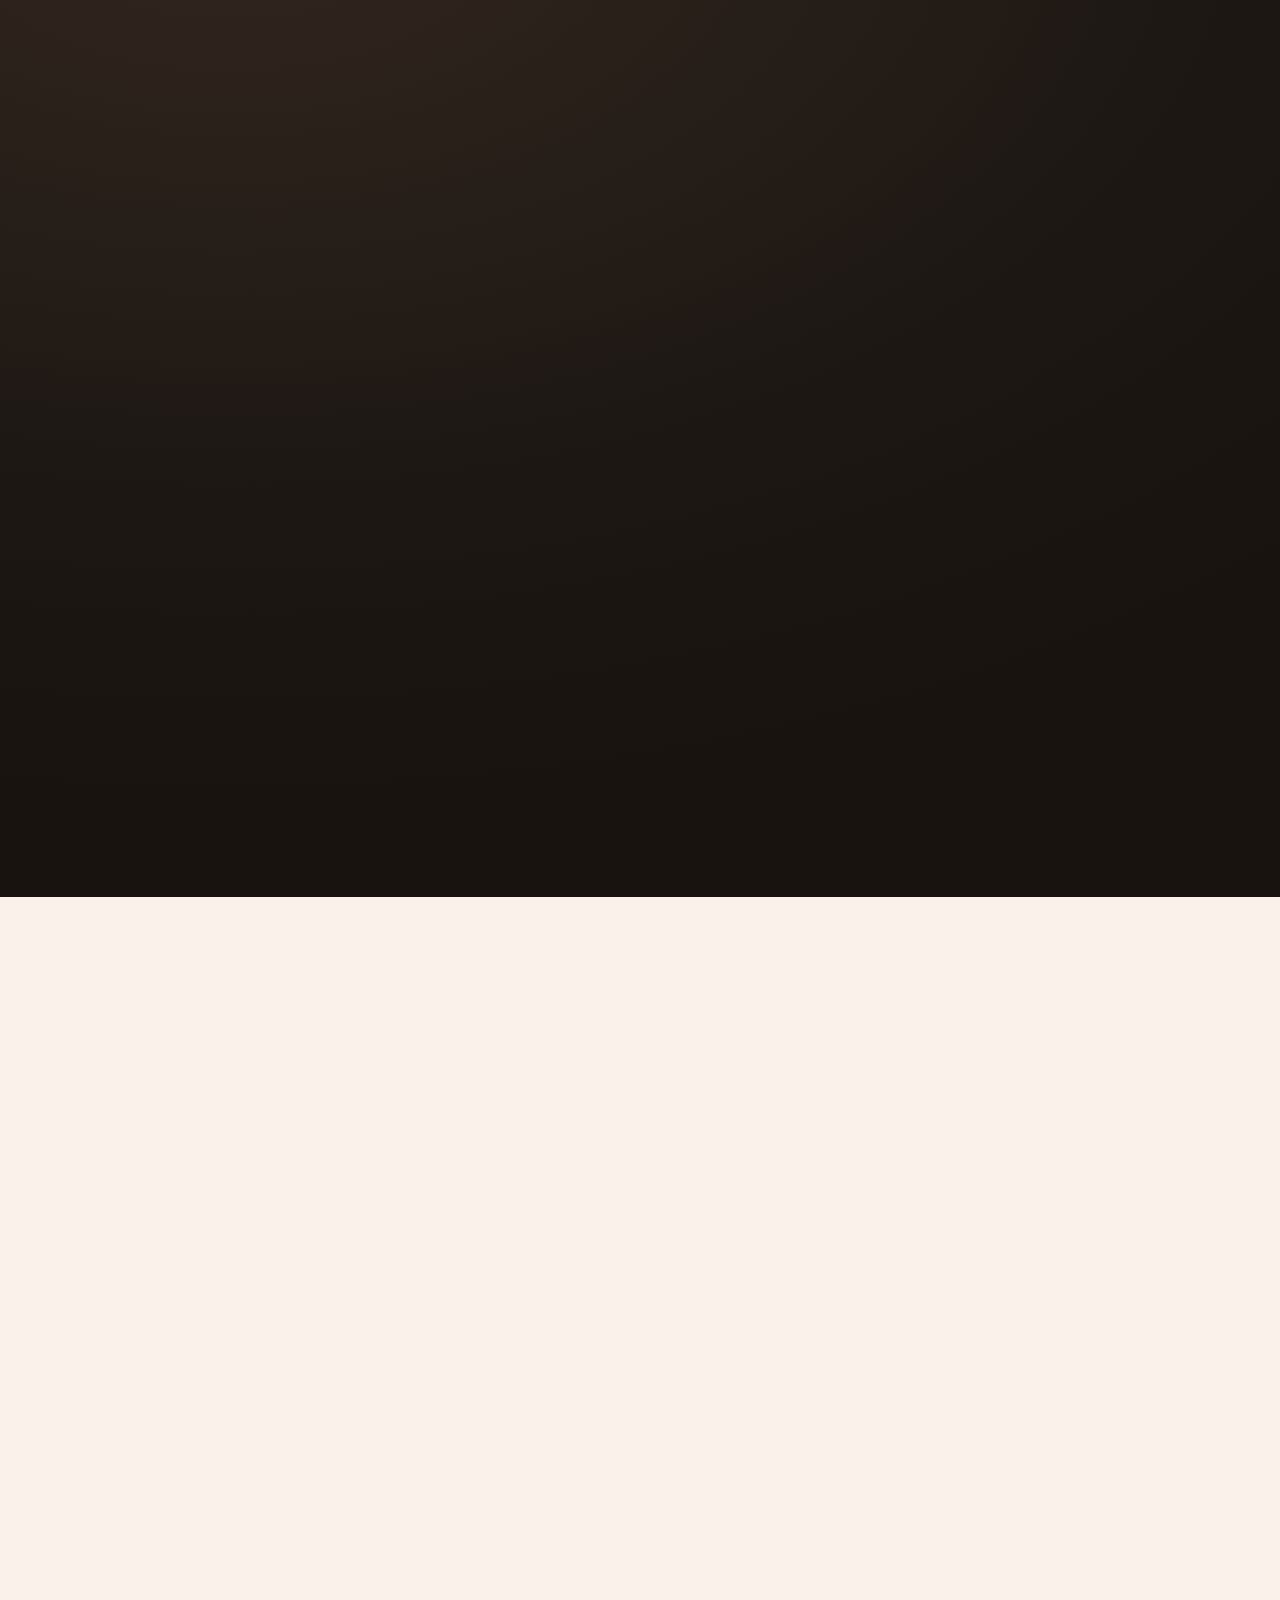
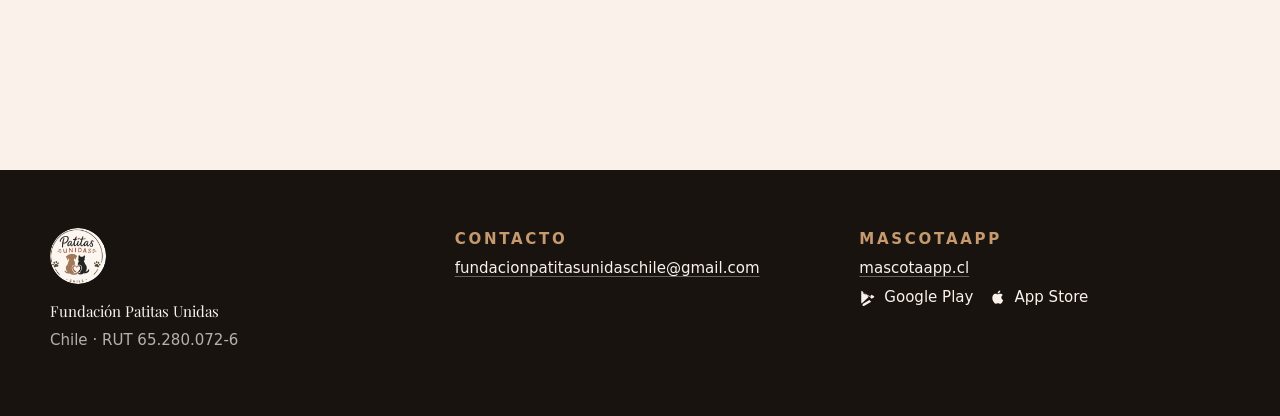
==== commit 4a9410c3: "Tarjeta al compartir, iconos y barra de navegacion fija Tres cosas que faltaban para que la pagina s" ====
--- a/index.html
+++ b/index.html
@@ -5,7 +5,32 @@
     <meta name="viewport" content="width=device-width, initial-scale=1.0" />
     <title>Patitas Unidas Chile</title>
     <meta name="description" content="Fundación chilena dedicada a los animales en situación de calle: hogar, techo, alimento y esterilización." />
-    <link rel="icon" href="data:," />
+    <link rel="canonical" href="https://fundacionpatitasunidas.cl/" />
+    <meta name="theme-color" content="#2b2420" />
+
+    <!-- Iconos. Antes era `href="data:,"`: la pestaña salía en blanco. -->
+    <link rel="icon" href="/favicon.ico" sizes="any" />
+    <link rel="icon" type="image/png" sizes="32x32" href="img/favicon-32.png" />
+    <link rel="apple-touch-icon" href="img/apple-touch-icon.png" />
+
+    <!-- Tarjeta al compartir. Sin esto, pegar el enlace en WhatsApp o Instagram
+         mostraba una URL pelada, sin imagen ni texto. Para una fundación que
+         depende de que la compartan, era el agujero más caro de la página. -->
+    <meta property="og:type" content="website" />
+    <meta property="og:site_name" content="Patitas Unidas Chile" />
+    <meta property="og:locale" content="es_CL" />
+    <meta property="og:url" content="https://fundacionpatitasunidas.cl/" />
+    <meta property="og:title" content="Patitas Unidas · Fundación chilena de rescate y adopción" />
+    <meta property="og:description" content="Siempre buscamos familia. Cuando no se puede, les damos un techo y seguimiento. Y esterilizamos, porque es lo único que reduce la población en calle." />
+    <meta property="og:image" content="https://fundacionpatitasunidas.cl/img/compartir.jpg" />
+    <meta property="og:image:width" content="1200" />
+    <meta property="og:image:height" content="630" />
+    <meta property="og:image:alt" content="Patitas Unidas — fundación chilena de rescate y adopción" />
+    <meta name="twitter:card" content="summary_large_image" />
+    <meta name="twitter:title" content="Patitas Unidas · Fundación chilena de rescate y adopción" />
+    <meta name="twitter:description" content="Siempre buscamos familia. Cuando no se puede, les damos un techo y seguimiento." />
+    <meta name="twitter:image" content="https://fundacionpatitasunidas.cl/img/compartir.jpg" />
+
     <link rel="preload" as="image" href="img/sky.webp" fetchpriority="high" />
     <link rel="stylesheet" href="styles.css" />
     <script src="script.js" defer></script>
@@ -106,6 +131,28 @@
         </div>
       </section>
 
+      <!-- ================= BARRA FIJA =================
+        El header vive dentro del .stage sticky, asi que se va con la escena y
+        las secciones de contenido quedaban sin navegacion. Esta barra aparece
+        justo cuando aquel desaparece, y lleva ademas el boton de donar para
+        que la accion principal este siempre a un clic.
+      -->
+      <div class="topbar" id="topbar" aria-hidden="true">
+        <div class="topbar-in">
+          <a class="topbar-logo" href="#cinema" data-scroll="0">
+            <img src="img/logo.webp" alt="" width="38" height="38" onerror="this.remove()" />
+            <span>Patitas Unidas</span>
+          </a>
+          <nav class="topbar-nav" aria-label="Navegaci&oacute;n secundaria">
+            <a href="#nosotros">Nosotros</a>
+            <a href="#adopta">Adopta</a>
+            <a href="#ayuda">Ayuda</a>
+            <a href="#veterinarios">Veterinarios</a>
+          </nav>
+          <a class="btn btn-primary topbar-cta" href="#ayuda">Donar</a>
+        </div>
+      </div>
+
       <!-- ================= NOSOTROS ================= -->
       <section class="sheet" id="nosotros" aria-labelledby="nosotros-title">
         <div class="wrap">
@@ -173,7 +220,6 @@
                 Todos fueron rescatados por la fundaci&oacute;n y hoy buscan hogar. Estos
                 cambian cada vez que entras, para que todos tengan su turno.
               </p>
-              <p class="fine" data-adopta-resumen></p>
             </div>
           </div>
 
--- a/styles.css
+++ b/styles.css
@@ -1642,10 +1642,11 @@
 .adopta-foto {
   display: block;
   width: 100%;
-  height: 250px;
+  height: 265px;
   object-fit: cover;
-  /* el encuadre suele tener al animal en el centro-alto */
-  object-position: 50% 38%;
+  /* Centrado, no sesgado hacia arriba: son fotos verticales de teléfono y con
+     el sesgo al 38 % varias cortaban al animal por dejarlo fuera del recorte. */
+  object-position: 50% 50%;
   background: var(--paper);
 }
 
@@ -1766,3 +1767,125 @@
     text-align: left;
   }
 }
+
+/* ---------- barra fija de las secciones ----------
+   Aparece cuando el header de la escena ya se fue con el .stage sticky. */
+
+.topbar {
+  position: fixed;
+  z-index: 40;
+  top: 0;
+  left: 0;
+  right: 0;
+  padding: 10px 24px;
+  color: var(--ink);
+  background: rgba(250, 242, 234, 0.92);
+  backdrop-filter: blur(10px);
+  border-bottom: 1px solid rgba(43, 36, 32, 0.1);
+  box-shadow: 0 6px 24px rgba(43, 33, 24, 0.08);
+  /* oculta y fuera del foco hasta que haga falta */
+  transform: translateY(-100%);
+  opacity: 0;
+  visibility: hidden;
+  transition: transform 320ms cubic-bezier(0.22, 1, 0.36, 1), opacity 220ms ease,
+    visibility 0s linear 320ms;
+}
+
+.topbar.is-visible {
+  transform: translateY(0);
+  opacity: 1;
+  visibility: visible;
+  transition-delay: 0s;
+}
+
+.topbar-in {
+  width: min(1180px, 100%);
+  margin: 0 auto;
+  display: flex;
+  align-items: center;
+  gap: clamp(14px, 2vw, 32px);
+}
+
+.topbar-logo {
+  display: inline-flex;
+  align-items: center;
+  gap: 10px;
+  color: inherit;
+  font-family: var(--font-display);
+  font-size: 1.05rem;
+  text-decoration: none;
+  white-space: nowrap;
+}
+
+.topbar-logo img {
+  width: 38px;
+  height: 38px;
+  border-radius: 999px;
+}
+
+.topbar-nav {
+  display: flex;
+  align-items: center;
+  gap: clamp(14px, 1.8vw, 30px);
+  margin-left: auto;
+}
+
+.topbar-nav a {
+  position: relative;
+  padding-bottom: 3px;
+  color: inherit;
+  font-size: 0.95rem;
+  text-decoration: none;
+  white-space: nowrap;
+  opacity: 0.78;
+  transition: opacity 200ms ease;
+}
+
+.topbar-nav a::after {
+  content: "";
+  position: absolute;
+  left: 0;
+  right: 0;
+  bottom: 0;
+  height: 2px;
+  border-radius: 2px;
+  background: var(--terracota);
+  transform: scaleX(0);
+  transition: transform 240ms cubic-bezier(0.22, 1, 0.36, 1);
+}
+
+.topbar-nav a:hover,
+.topbar-nav a:focus-visible {
+  opacity: 1;
+}
+
+.topbar-nav a:hover::after,
+.topbar-nav a:focus-visible::after {
+  transform: scaleX(1);
+}
+
+.topbar-cta {
+  flex: none;
+  min-height: 40px;
+  padding: 0 20px;
+  font-size: 0.92rem;
+}
+
+@media (max-width: 780px) {
+  .topbar {
+    padding: 8px 16px;
+  }
+
+  /* en movil no cabe el menu: se deja la marca y la accion principal */
+  .topbar-nav {
+    display: none;
+  }
+
+  .topbar-cta {
+    margin-left: auto;
+  }
+
+  .topbar-logo span {
+    font-size: 0.98rem;
+  }
+}
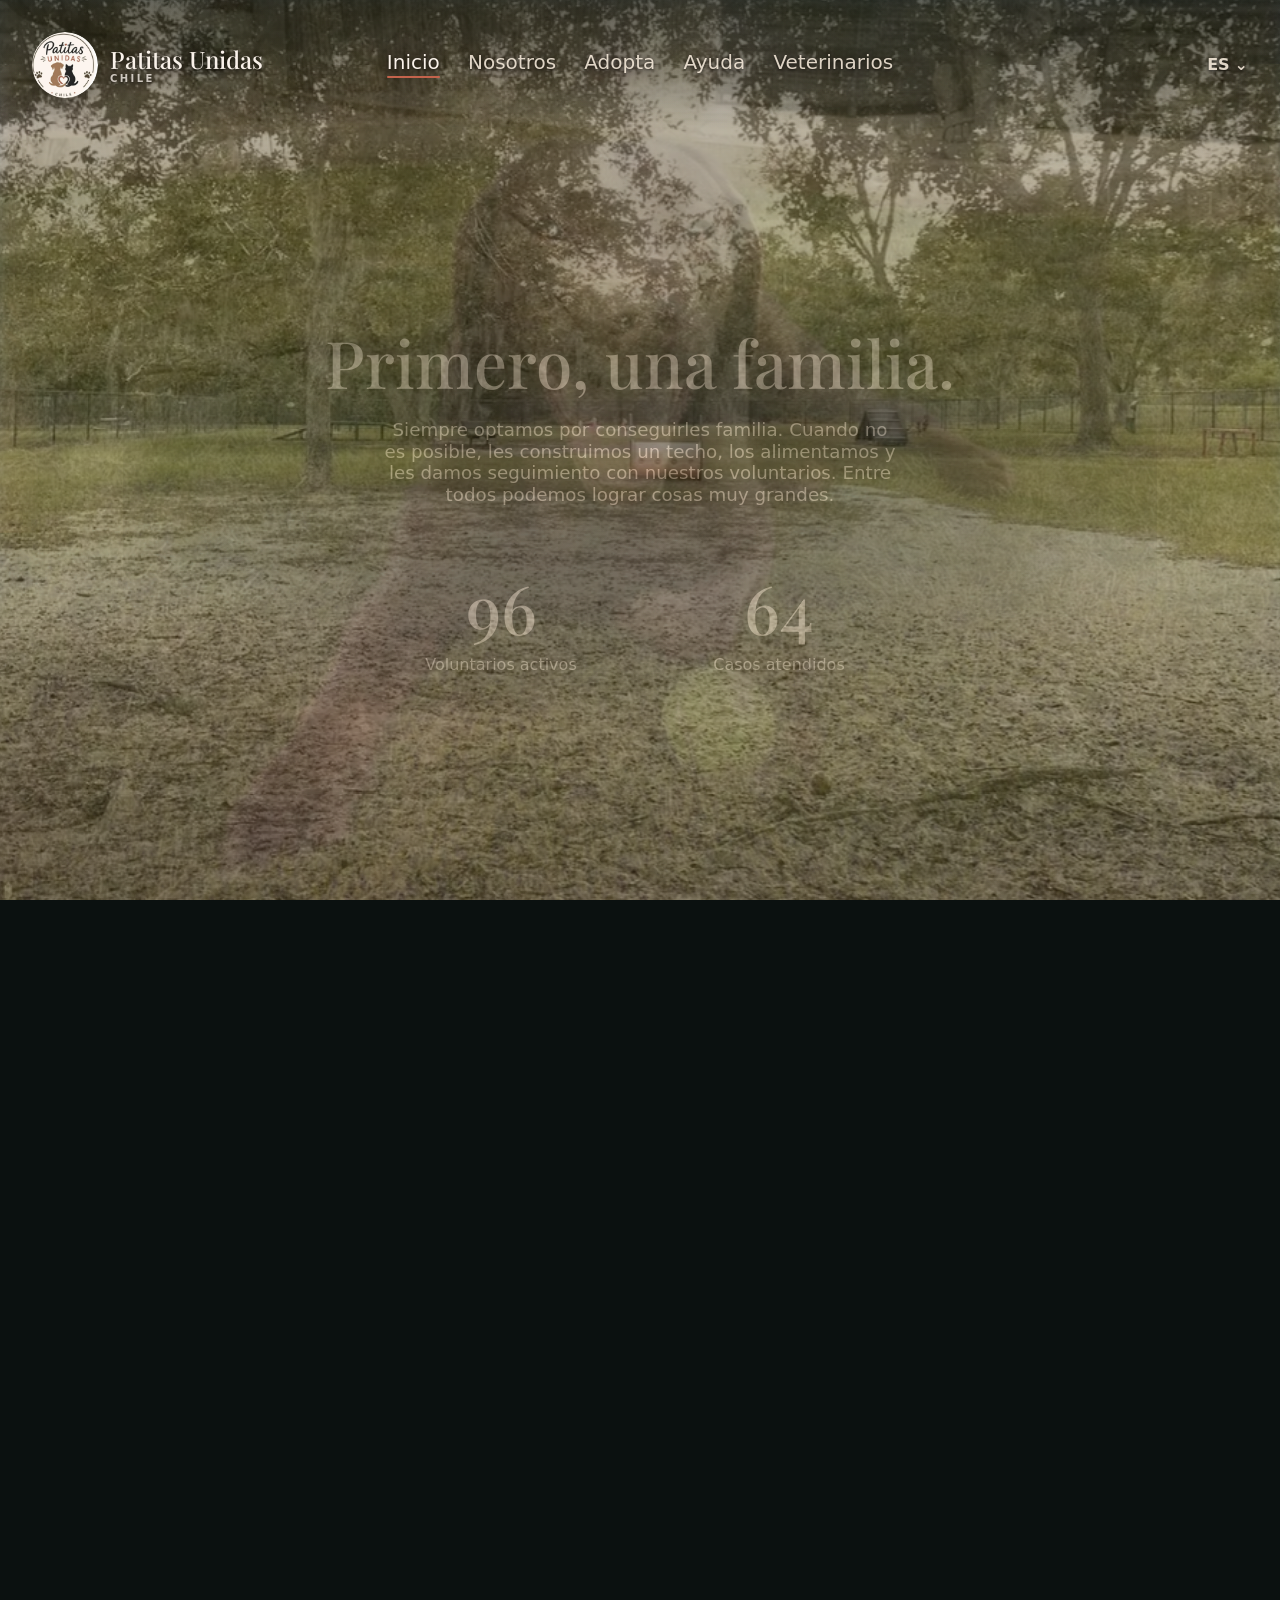
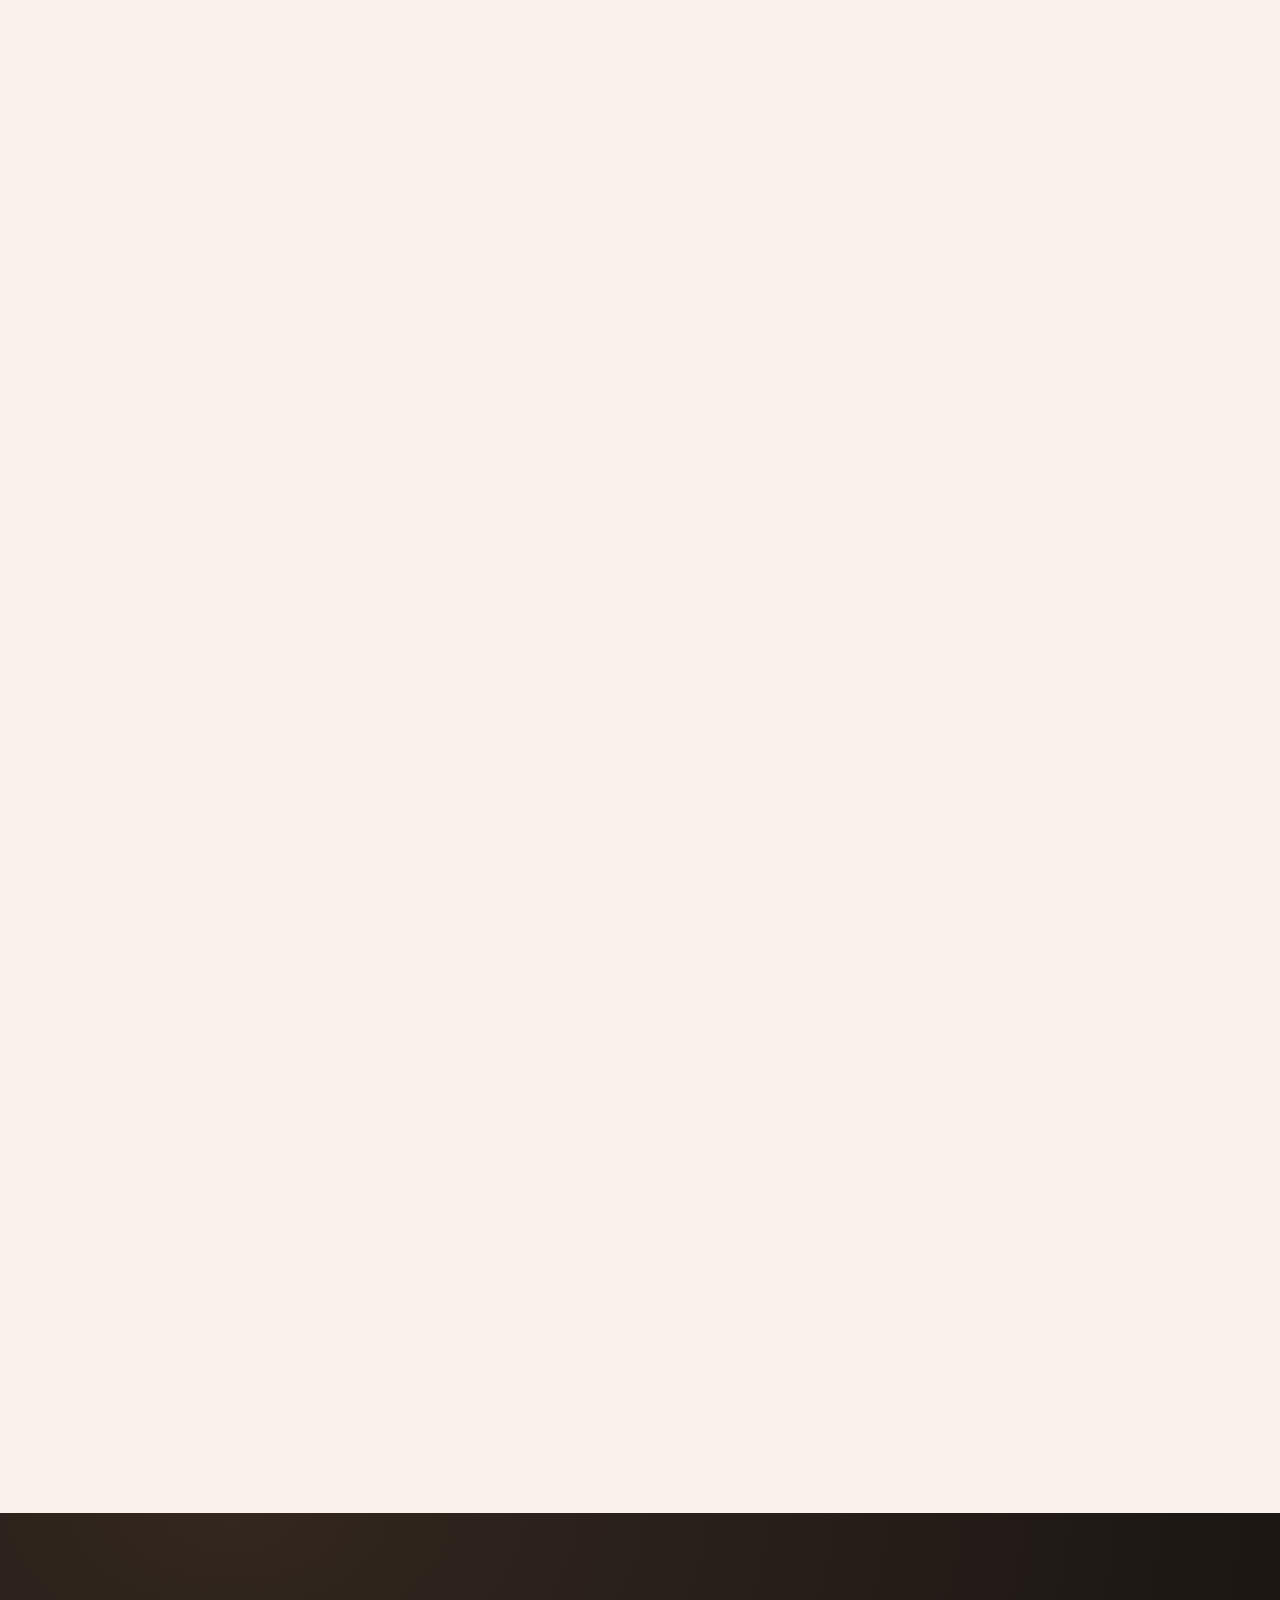
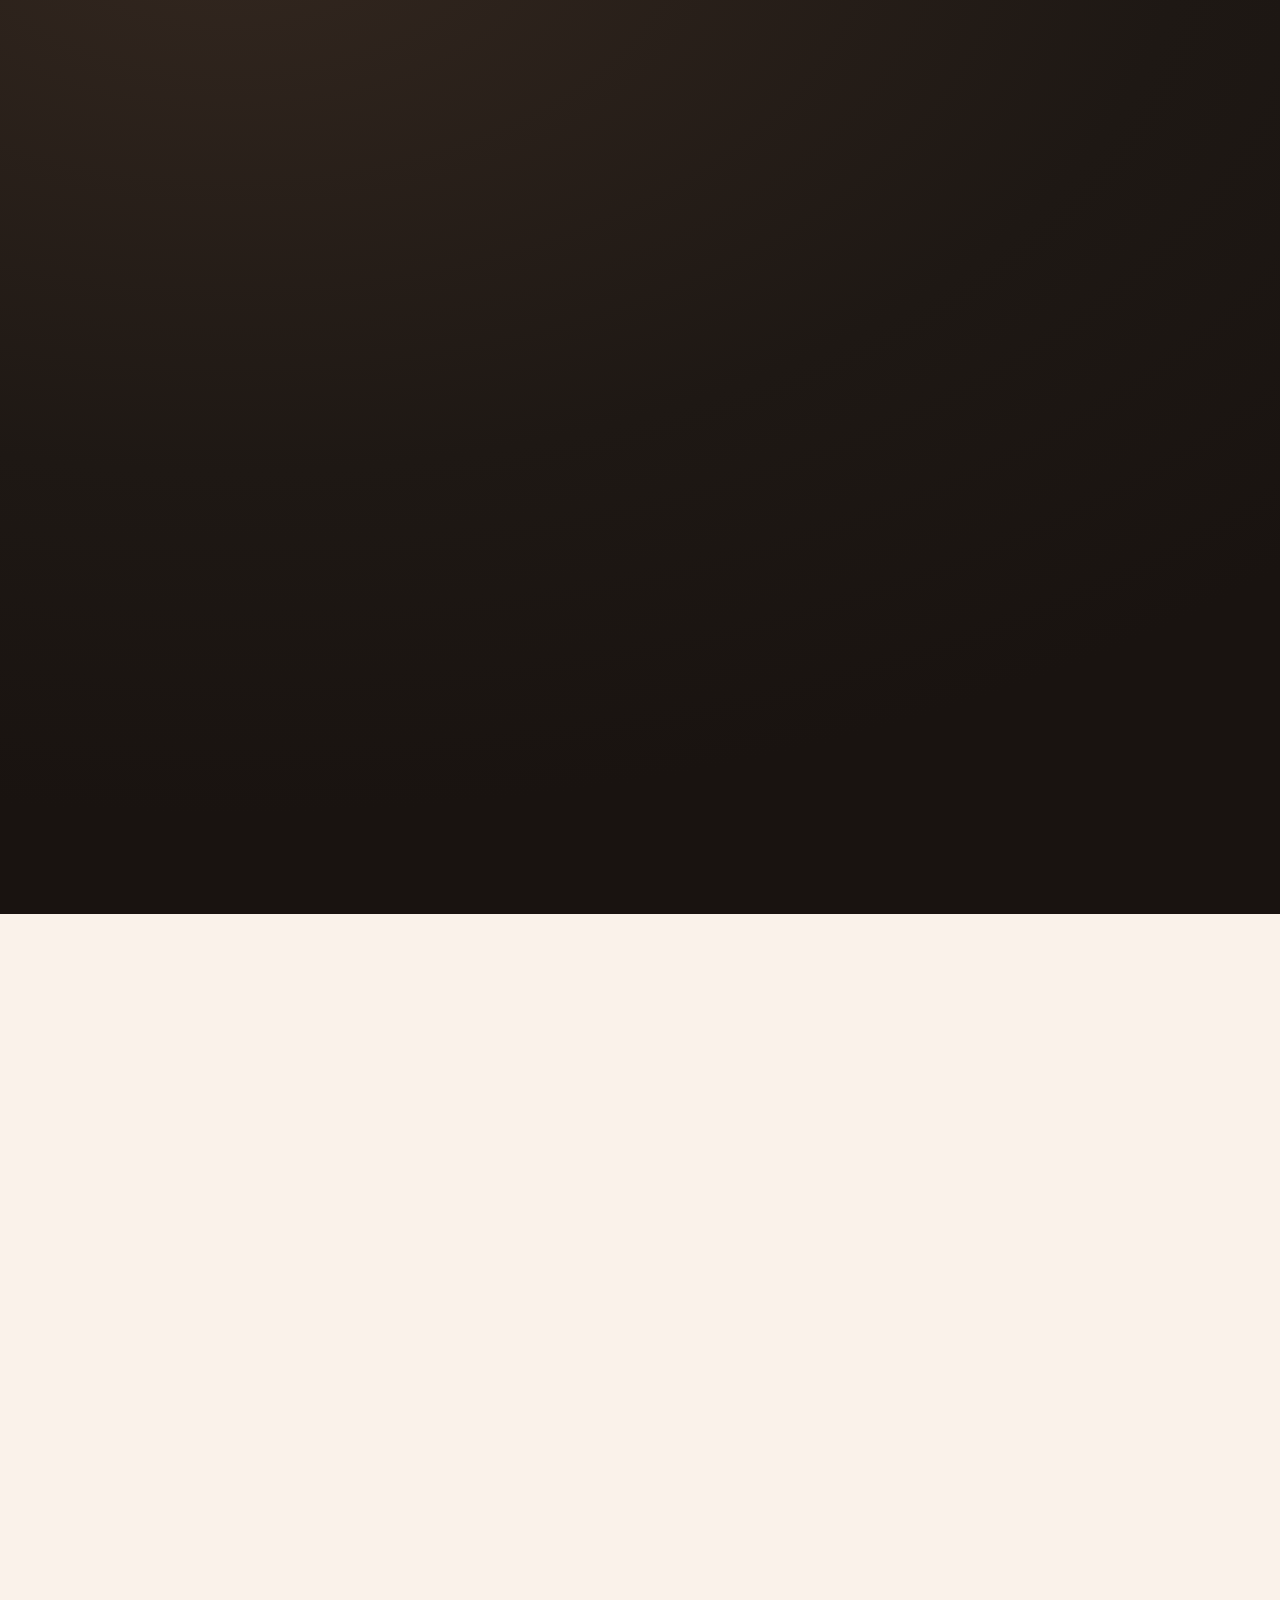
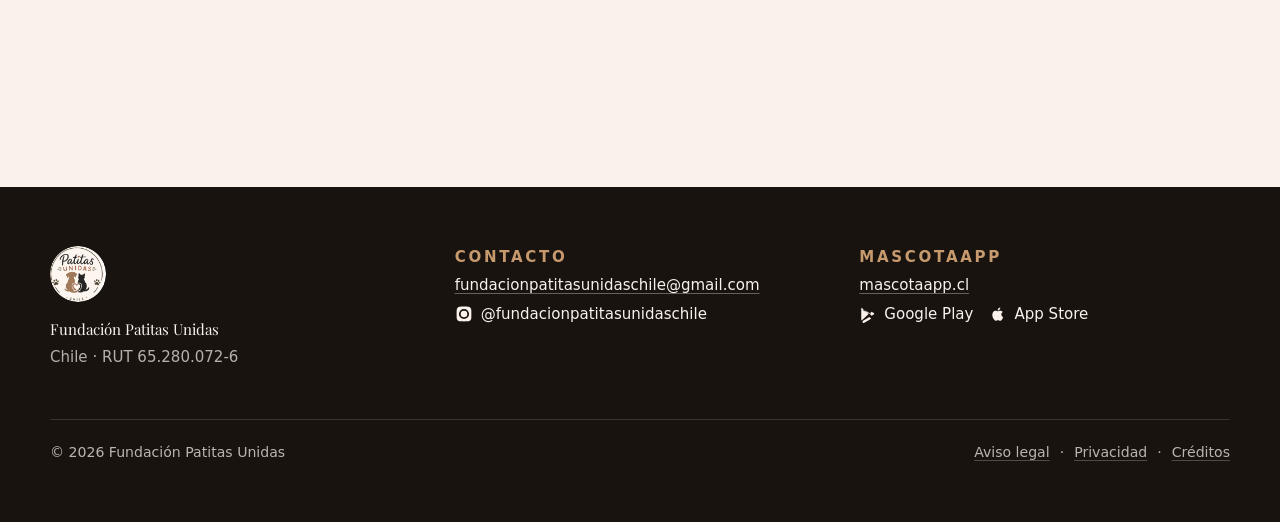
==== commit 9308bc8e: "Instagram, aparicion al scroll, pagina legal y 404 1. Instagram en el pie, con su icono en SVG en li" ====
--- a/index.html
+++ b/index.html
@@ -156,7 +156,7 @@
       <!-- ================= NOSOTROS ================= -->
       <section class="sheet" id="nosotros" aria-labelledby="nosotros-title">
         <div class="wrap">
-          <div class="sheet-head">
+          <div class="sheet-head reveal">
             <div>
               <p class="eyebrow">Nosotros</p>
               <h2 class="sheet-title" id="nosotros-title">
@@ -177,7 +177,7 @@
             </div>
           </div>
 
-          <ol class="pillars">
+          <ol class="pillars reveal-stagger">
             <li>
               <span class="pillar-num">01</span>
               <h3>Familia</h3>
@@ -210,7 +210,7 @@
       -->
       <section class="sheet sheet-adopta" id="adopta" aria-labelledby="adopta-title" hidden>
         <div class="wrap">
-          <div class="sheet-head">
+          <div class="sheet-head reveal">
             <div>
               <p class="eyebrow">Adopta</p>
               <h2 class="sheet-title" id="adopta-title">Est&aacute;n esperando una familia.</h2>
@@ -223,9 +223,9 @@
             </div>
           </div>
 
-          <div class="adopta-grid" data-adopta-lista></div>
-
-          <aside class="adopta-cta">
+          <div class="adopta-grid reveal" data-adopta-lista></div>
+
+          <aside class="adopta-cta reveal">
             <div>
               <h3>Los publicamos todos en MascotaApp</h3>
               <p>
@@ -244,7 +244,7 @@
       <!-- ================= AYUDA ================= -->
       <section class="sheet sheet-dark" id="ayuda" aria-labelledby="ayuda-title">
         <div class="wrap">
-          <div class="sheet-head">
+          <div class="sheet-head reveal">
             <div>
               <p class="eyebrow">C&oacute;mo ayudar</p>
               <h2 class="sheet-title" id="ayuda-title">Entre todos podemos lograr cosas muy grandes.</h2>
@@ -254,7 +254,7 @@
             </div>
           </div>
 
-          <div class="help-grid">
+          <div class="help-grid reveal-stagger">
             <article class="help-card">
               <p class="card-tag">Voluntariado</p>
               <h3>S&uacute;mate al equipo</h3>
@@ -339,7 +339,7 @@
       <!-- ================= VETERINARIOS ================= -->
       <section class="sheet" id="veterinarios" aria-labelledby="vet-title">
         <div class="wrap">
-          <div class="split">
+          <div class="split reveal">
             <div class="split-text">
               <p class="eyebrow">Veterinarios</p>
               <h2 class="sheet-title" id="vet-title">Tu cl&iacute;nica ordenada, y una mano para los que no tienen a nadie.</h2>
@@ -387,6 +387,14 @@
             <div>
               <p class="footer-head">Contacto</p>
               <p><a href="mailto:fundacionpatitasunidaschile@gmail.com">fundacionpatitasunidaschile@gmail.com</a></p>
+              <p class="footer-social">
+                <a href="https://www.instagram.com/fundacionpatitasunidaschile/" target="_blank" rel="noopener noreferrer">
+                  <svg viewBox="0 0 24 24" aria-hidden="true" focusable="false">
+                    <path fill="currentColor" d="M12 2.16c3.2 0 3.58.01 4.85.07 1.17.05 1.8.25 2.23.41.56.22.96.48 1.38.9.42.42.68.82.9 1.38.16.42.36 1.06.41 2.23.06 1.27.07 1.65.07 4.85s-.01 3.58-.07 4.85c-.05 1.17-.25 1.8-.41 2.23-.22.56-.48.96-.9 1.38-.42.42-.82.68-1.38.9-.42.16-1.06.36-2.23.41-1.27.06-1.65.07-4.85.07s-3.58-.01-4.85-.07c-1.17-.05-1.8-.25-2.23-.41-.56-.22-.96-.48-1.38-.9-.42-.42-.68-.82-.9-1.38-.16-.42-.36-1.06-.41-2.23C2.17 15.58 2.16 15.2 2.16 12s.01-3.58.07-4.85c.05-1.17.25-1.8.41-2.23.22-.56.48-.96.9-1.38.42-.42.82-.68 1.38-.9.42-.16 1.06-.36 2.23-.41C8.42 2.17 8.8 2.16 12 2.16Zm0 3.08a6.76 6.76 0 1 0 0 13.52 6.76 6.76 0 0 0 0-13.52Zm0 11.15a4.39 4.39 0 1 1 0-8.78 4.39 4.39 0 0 1 0 8.78Zm8.6-11.42a1.58 1.58 0 1 1-3.16 0 1.58 1.58 0 0 1 3.16 0Z"/>
+                  </svg>
+                  @fundacionpatitasunidaschile
+                </a>
+              </p>
             </div>
             <div>
               <p class="footer-head">MascotaApp</p>
@@ -403,6 +411,17 @@
               </p>
             </div>
           </div>
+
+          <div class="footer-legal">
+            <p>&copy; 2026 Fundaci&oacute;n Patitas Unidas</p>
+            <p>
+              <a href="legal.html#aviso">Aviso legal</a>
+              <span aria-hidden="true">&middot;</span>
+              <a href="legal.html#privacidad">Privacidad</a>
+              <span aria-hidden="true">&middot;</span>
+              <a href="legal.html#creditos">Cr&eacute;ditos</a>
+            </p>
+          </div>
         </div>
       </footer>
     </main>
--- a/styles.css
+++ b/styles.css
@@ -1889,3 +1889,290 @@
     font-size: 0.98rem;
   }
 }
+
+/* ---------- aparicion al entrar en pantalla ----------
+   Un desplazamiento corto y un fundido. El estado inicial solo se aplica si
+   hay JS (.js en el <html>): sin el, todo queda visible desde el principio en
+   vez de invisible para siempre. */
+
+.js .reveal {
+  opacity: 0;
+  transform: translateY(22px);
+  transition: opacity 620ms cubic-bezier(0.22, 1, 0.36, 1),
+    transform 620ms cubic-bezier(0.22, 1, 0.36, 1);
+}
+
+.js .reveal.is-in {
+  opacity: 1;
+  transform: none;
+}
+
+/* escalonado: los hijos entran uno detras de otro */
+.js .reveal-stagger > * {
+  opacity: 0;
+  transform: translateY(18px);
+  transition: opacity 560ms cubic-bezier(0.22, 1, 0.36, 1),
+    transform 560ms cubic-bezier(0.22, 1, 0.36, 1);
+}
+
+.js .reveal-stagger.is-in > * {
+  opacity: 1;
+  transform: none;
+}
+
+.js .reveal-stagger.is-in > *:nth-child(2) { transition-delay: 90ms; }
+.js .reveal-stagger.is-in > *:nth-child(3) { transition-delay: 180ms; }
+.js .reveal-stagger.is-in > *:nth-child(4) { transition-delay: 270ms; }
+.js .reveal-stagger.is-in > *:nth-child(5) { transition-delay: 360ms; }
+
+@media (prefers-reduced-motion: reduce) {
+  .js .reveal,
+  .js .reveal-stagger > * {
+    opacity: 1;
+    transform: none;
+    transition: none;
+  }
+}
+
+/* =====================================================================
+   PAGINAS DE TEXTO (legal.html) Y ERROR (404.html)
+   Reusan la paleta y la tipografia del sitio para que no parezcan
+   pegadas de otro lado.
+   ===================================================================== */
+
+.pagina-texto,
+.pagina-404 {
+  color: var(--ink);
+  background: var(--paper);
+}
+
+/* ---------- cabecera simple ---------- */
+
+.texto-top {
+  position: sticky;
+  top: 0;
+  z-index: 20;
+  display: flex;
+  align-items: center;
+  justify-content: space-between;
+  gap: 16px;
+  padding: 12px clamp(16px, 4vw, 40px);
+  background: rgba(250, 242, 234, 0.92);
+  backdrop-filter: blur(10px);
+  border-bottom: 1px solid rgba(43, 36, 32, 0.1);
+}
+
+.texto-wrap {
+  width: min(760px, 100%);
+  margin: 0 auto;
+  padding: clamp(40px, 6vw, 76px) clamp(20px, 5vw, 24px) clamp(48px, 6vw, 80px);
+}
+
+.texto-titulo {
+  margin: 0 0 18px;
+  font-family: var(--font-display);
+  font-size: clamp(2rem, 4.4vw, 3rem);
+  font-weight: 500;
+  line-height: 1.08;
+  text-wrap: balance;
+}
+
+.texto-bloque {
+  margin-top: clamp(36px, 5vw, 60px);
+  padding-top: clamp(28px, 3.4vw, 40px);
+  border-top: 1px solid rgba(196, 99, 76, 0.3);
+  scroll-margin-top: 80px;
+}
+
+.texto-bloque h2 {
+  margin: 0 0 6px;
+  font-family: var(--font-display);
+  font-size: clamp(1.6rem, 2.8vw, 2.1rem);
+  font-weight: 500;
+  line-height: 1.15;
+}
+
+.texto-bloque h3 {
+  margin: 30px 0 8px;
+  font-size: 1.05rem;
+  font-weight: 700;
+}
+
+.texto-bloque p {
+  margin: 0 0 14px;
+  font-size: 1rem;
+  line-height: 1.66;
+  opacity: 0.86;
+}
+
+.texto-bloque a {
+  color: #a24734;
+  text-underline-offset: 3px;
+  word-break: break-word;
+}
+
+.texto-lista {
+  margin: 0 0 14px;
+  padding-left: 1.15rem;
+  line-height: 1.66;
+  opacity: 0.86;
+}
+
+.texto-lista li {
+  margin-bottom: 8px;
+}
+
+/* la frase que de verdad importa de la politica de privacidad */
+.texto-destacado {
+  margin: 20px 0 26px;
+  padding: 18px 22px;
+  border-left: 3px solid var(--terracota);
+  border-radius: 0 12px 12px 0;
+  background: rgba(196, 99, 76, 0.09);
+}
+
+.texto-destacado p {
+  margin: 0;
+  opacity: 1;
+}
+
+.texto-datos {
+  margin: 0 0 18px;
+}
+
+.texto-datos > div {
+  display: grid;
+  grid-template-columns: 140px minmax(0, 1fr);
+  gap: 4px 16px;
+  padding: 10px 0;
+  border-bottom: 1px solid rgba(43, 36, 32, 0.1);
+}
+
+.texto-datos dt {
+  opacity: 0.6;
+  font-size: 0.8rem;
+  font-weight: 600;
+  letter-spacing: 0.06em;
+  text-transform: uppercase;
+}
+
+.texto-datos dd {
+  margin: 0;
+  font-weight: 600;
+  font-variant-numeric: tabular-nums;
+}
+
+.texto-datos em {
+  opacity: 0.55;
+  font-weight: 400;
+}
+
+.texto-volver {
+  margin-top: clamp(40px, 5vw, 64px);
+  font-size: 1rem;
+}
+
+.texto-volver a {
+  color: #a24734;
+  font-weight: 600;
+  text-decoration: none;
+}
+
+.texto-volver a:hover {
+  text-decoration: underline;
+}
+
+/* ---------- 404 ---------- */
+
+.error-wrap {
+  display: flex;
+  flex-direction: column;
+  align-items: center;
+  justify-content: center;
+  min-height: 100vh;
+  padding: clamp(32px, 6vw, 64px) 24px;
+  text-align: center;
+}
+
+.error-logo {
+  width: 96px;
+  height: 96px;
+  margin-bottom: 26px;
+  border-radius: 999px;
+}
+
+.pagina-404 .eyebrow {
+  justify-content: center;
+}
+
+.pagina-404 h1 {
+  margin: 0 0 14px;
+  font-family: var(--font-display);
+  font-size: clamp(2.1rem, 5vw, 3.2rem);
+  font-weight: 500;
+  line-height: 1.1;
+}
+
+.pagina-404 .lede {
+  max-width: 46ch;
+  margin: 0 auto;
+}
+
+.error-acciones {
+  justify-content: center;
+  margin-top: 30px;
+}
+
+.pagina-404 .btn-ghost {
+  color: var(--ink);
+  border-color: rgba(43, 36, 32, 0.32);
+}
+
+.pagina-404 .fine {
+  margin-top: 30px;
+}
+
+.pagina-404 .fine a {
+  color: #a24734;
+}
+
+/* ---------- pie: redes y barra legal ---------- */
+
+.footer-social a {
+  display: inline-flex;
+  align-items: center;
+  gap: 8px;
+  text-decoration: none;
+}
+
+.footer-social svg {
+  width: 18px;
+  height: 18px;
+  flex: none;
+}
+
+.footer-legal {
+  display: flex;
+  flex-wrap: wrap;
+  align-items: center;
+  justify-content: space-between;
+  gap: 12px 24px;
+  margin-top: clamp(28px, 3.4vw, 44px);
+  padding-top: 22px;
+  border-top: 1px solid rgba(250, 242, 234, 0.14);
+}
+
+.footer-legal p {
+  margin: 0;
+  display: flex;
+  flex-wrap: wrap;
+  align-items: center;
+  gap: 10px;
+  opacity: 0.72;
+  font-size: 0.88rem;
+}
+
+.pagina-texto .footer-legal {
+  justify-content: center;
+  text-align: center;
+}
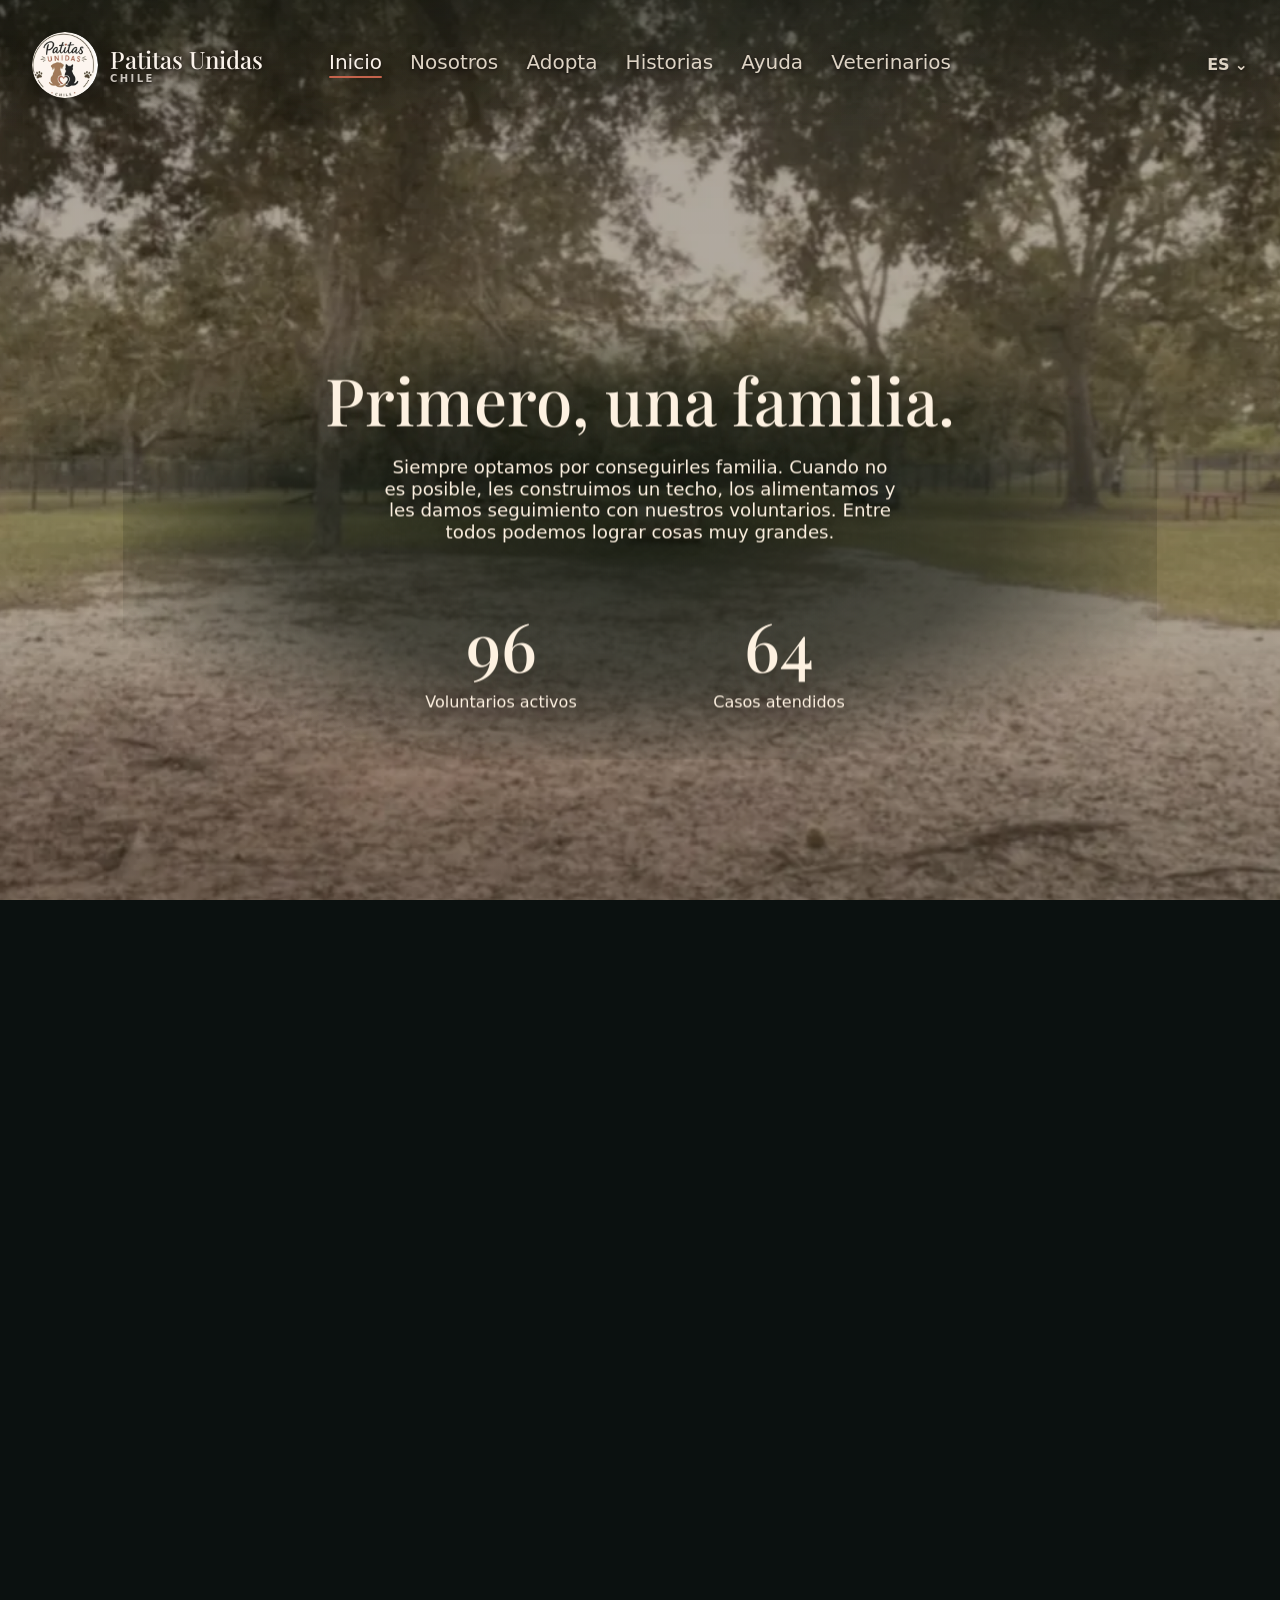
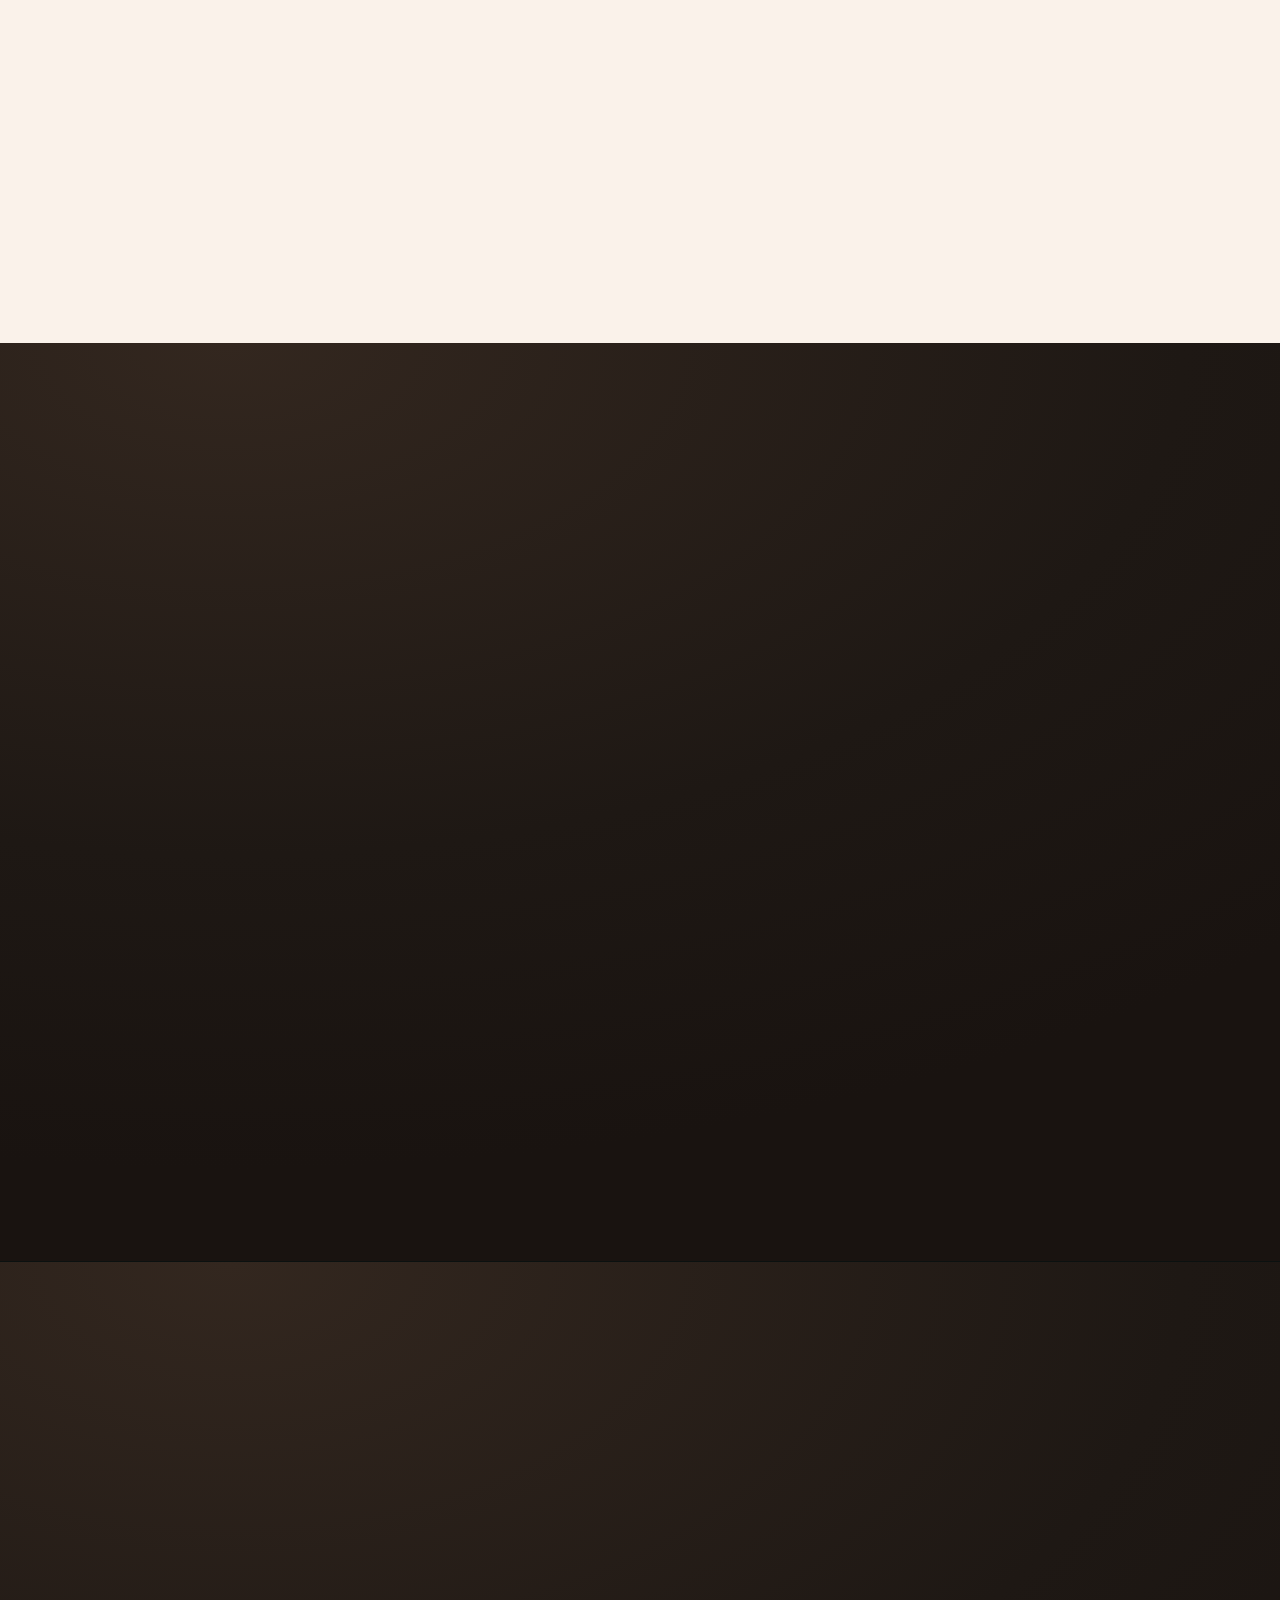
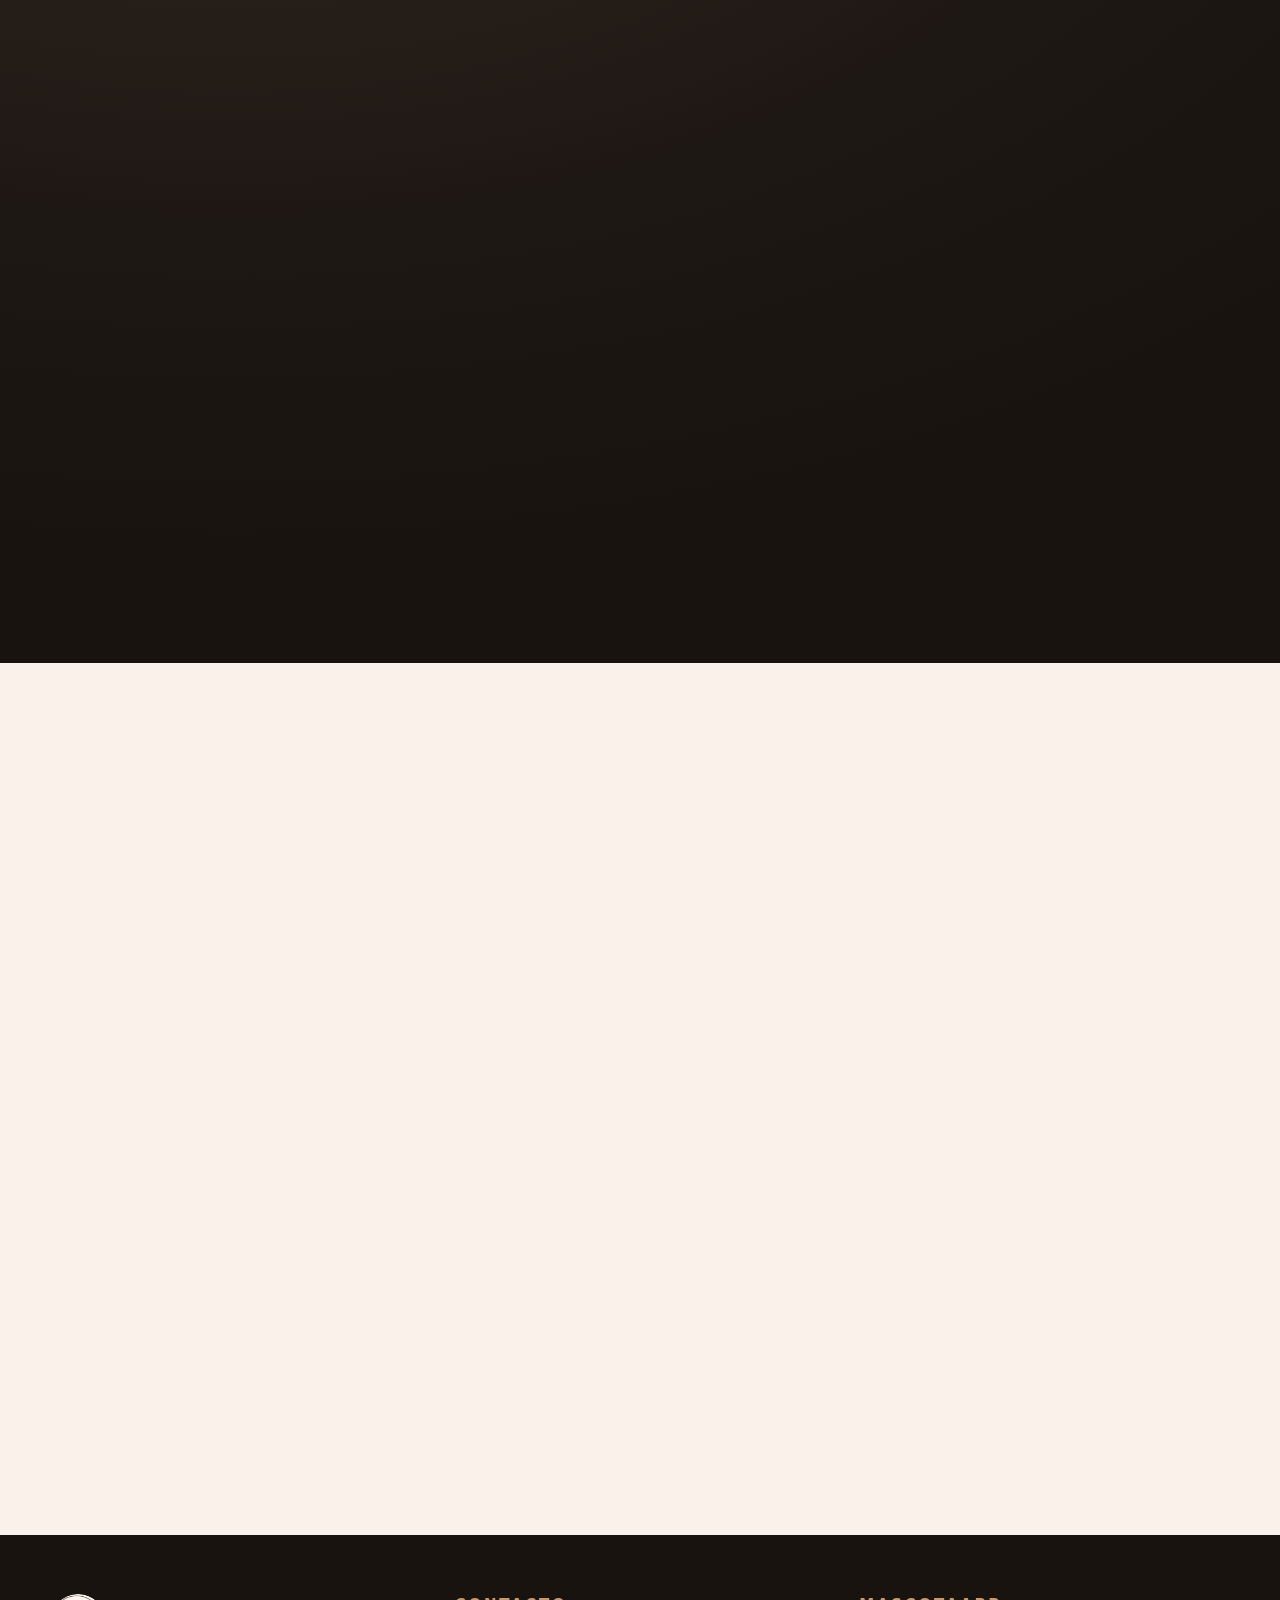
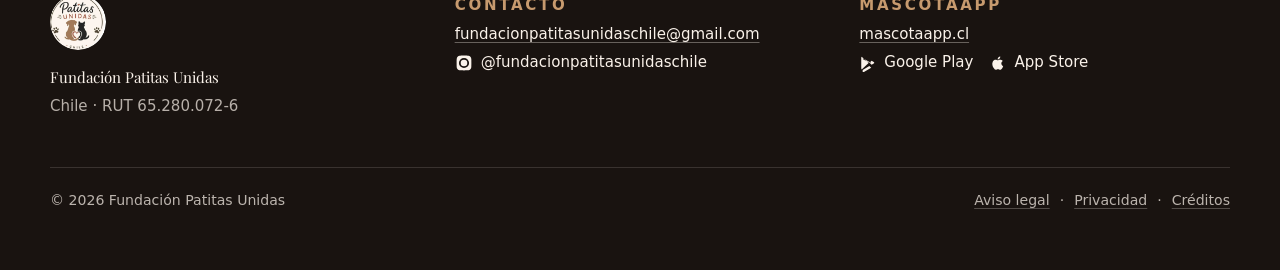
==== commit 8f33537e: "Anillo de adopcion, finales felices, catalogo con filtros y publicacion automatica - Adopta: anillo " ====
--- a/index.html
+++ b/index.html
@@ -34,6 +34,8 @@
     <link rel="preload" as="image" href="img/sky.webp" fetchpriority="high" />
     <link rel="stylesheet" href="styles.css" />
     <script src="script.js" defer></script>
+    <script type="module" src="js/anillo.js"></script>
+    <script type="module" src="js/historias.js"></script>
   </head>
   <body>
     <main class="site-shell">
@@ -58,6 +60,7 @@
                 <a href="#cinema" data-scroll="0">Inicio</a>
                 <a href="#nosotros">Nosotros</a>
                 <a href="#adopta">Adopta</a>
+                <a href="#historias">Historias</a>
                 <a href="#ayuda">Ayuda</a>
                 <a href="#veterinarios">Veterinarios</a>
               </nav>
@@ -94,7 +97,7 @@
                  a la sección que corresponde. -->
             <nav class="hero-tags" aria-label="Áreas de trabajo">
               <a href="#nosotros">Rescate</a>
-              <a href="#nosotros">Adopción</a>
+              <a href="#adopta">Adopción</a>
               <a href="#ayuda">Voluntariado</a>
             </nav>
           </section>
@@ -146,6 +149,7 @@
           <nav class="topbar-nav" aria-label="Navegaci&oacute;n secundaria">
             <a href="#nosotros">Nosotros</a>
             <a href="#adopta">Adopta</a>
+            <a href="#historias">Historias</a>
             <a href="#ayuda">Ayuda</a>
             <a href="#veterinarios">Veterinarios</a>
           </nav>
@@ -203,12 +207,14 @@
       </section>
 
       <!-- ================= ADOPTA =================
-        Las tarjetas las pinta script.js con lo que hay en data/adopciones.json,
-        que genera scripts/traer-datos.mjs desde la API de MascotaApp. Si el
-        archivo no existe todavia, la seccion entera se oculta: mas vale que no
-        aparezca a que aparezca vacia.
+        Un anillo 3D con hasta doce animales al azar. Lo pinta js/anillo.js
+        con lo que hay en data/adopciones.json, que genera
+        scripts/traer-datos.mjs desde la API de MascotaApp. Si el archivo no
+        existe todavia, la seccion entera se oculta: mas vale que no aparezca
+        a que aparezca vacia.
+        El catalogo completo, con buscador y filtros, esta en adopta.html.
       -->
-      <section class="sheet sheet-adopta" id="adopta" aria-labelledby="adopta-title" hidden>
+      <section class="sheet sheet-dark sheet-adopta" id="adopta" aria-labelledby="adopta-title" hidden>
         <div class="wrap">
           <div class="sheet-head reveal">
             <div>
@@ -217,27 +223,67 @@
             </div>
             <div class="sheet-head-aside">
               <p class="lede">
-                Todos fueron rescatados por la fundaci&oacute;n y hoy buscan hogar. Estos
-                cambian cada vez que entras, para que todos tengan su turno.
-              </p>
-            </div>
-          </div>
-
-          <div class="adopta-grid reveal" data-adopta-lista></div>
-
-          <aside class="adopta-cta reveal">
-            <div>
-              <h3>Los publicamos todos en MascotaApp</h3>
-              <p>
-                Ah&iacute; est&aacute;n los que buscan familia y los que a&uacute;n necesitan ayuda para
-                salir adelante. Te sirve tanto si quieres <strong>ser voluntario</strong>
-                como si simplemente quieres <strong>darle un hogar a un animal</strong>.
-              </p>
-            </div>
-            <a class="btn btn-primary" href="https://mascotaapp.cl" target="_blank" rel="noopener noreferrer">
-              Ver todos los casos
+                Todos fueron rescatados por la fundaci&oacute;n y hoy buscan hogar. Gira la
+                rueda, toca el que te mire y conoce su historia completa.
+              </p>
+            </div>
+          </div>
+
+          <div class="anillo" data-anillo aria-roledescription="carrusel" aria-label="Animales en adopci&oacute;n">
+            <div class="anillo-escena">
+              <div class="anillo-rueda" data-rueda></div>
+            </div>
+          </div>
+
+          <div class="anillo-pie reveal">
+            <p class="anillo-ayuda">
+              <svg viewBox="0 0 24 24" aria-hidden="true" focusable="false"><path d="M3 12h18M3 12l4-4M3 12l4 4M21 12l-4-4M21 12l-4 4"/></svg>
+              Arrastra para girar &middot; toca uno para ver su ficha
+            </p>
+            <a class="btn btn-primary" href="adopta.html">
+              <span>Ver los <span data-total>todos</span> y filtrar</span>
+              <span aria-hidden="true">&rarr;</span>
             </a>
-          </aside>
+          </div>
+        </div>
+      </section>
+
+      <!-- ================= HISTORIAS =================
+        Finales felices: casos resueltos y adopciones concretadas, con los
+        hitos que registro la fundacion. Lo pinta js/historias.js desde
+        data/historias.json. Oculta mientras no haya ninguna.
+      -->
+      <section class="sheet sheet-historias" id="historias" aria-labelledby="historias-title" hidden>
+        <div class="wrap">
+          <div class="sheet-head reveal">
+            <div>
+              <p class="eyebrow">Finales felices</p>
+              <h2 class="sheet-title" id="historias-title">Llegaron de la calle. Esto es lo que pas&oacute; despu&eacute;s.</h2>
+            </div>
+            <div class="sheet-head-aside">
+              <p class="lede">
+                Cada caso empieza con un aviso en MascotaApp. Estos terminaron bien: d&oacute;nde
+                los encontramos, cu&aacute;nto tardaron y cada paso del camino, tal como lo fue
+                registrando la fundaci&oacute;n.
+              </p>
+            </div>
+          </div>
+
+          <div class="carrusel reveal" data-carrusel aria-roledescription="carrusel" aria-label="Historias con final feliz">
+            <div class="carrusel-nav">
+              <button class="carrusel-btn" type="button" data-carrusel-anterior>
+                <svg viewBox="0 0 24 24" aria-hidden="true" focusable="false"><path d="M9.586 4l-6.586 6.586a2 2 0 0 0 0 2.828l6.586 6.586a2 2 0 0 0 2.18 .434l.145 -.068a2 2 0 0 0 1.089 -1.78v-2.586h7a2 2 0 0 0 2 -2v-4l-.005 -.15a2 2 0 0 0 -1.995 -1.85l-7 -.001v-2.585a2 2 0 0 0 -3.414 -1.414z"/></svg>
+                <span>Anterior</span>
+              </button>
+              <button class="carrusel-btn" type="button" data-carrusel-siguiente>
+                <span>Siguiente</span>
+                <svg viewBox="0 0 24 24" aria-hidden="true" focusable="false"><path d="M12.089 3.634a2 2 0 0 0 -1.089 1.78l-.001 2.586h-6.999a2 2 0 0 0 -2 2v4l.005 .15a2 2 0 0 0 1.995 1.85l6.999 -.001l.001 2.587a2 2 0 0 0 3.414 1.414l6.586 -6.586a2 2 0 0 0 0 -2.828l-6.586 -6.586a2 2 0 0 0 -2.18 -.434l-.145 .068z"/></svg>
+              </button>
+            </div>
+            <ul class="carrusel-lista" data-carrusel-lista></ul>
+          </div>
+
+          <article class="relato" data-relato aria-label="La historia elegida"></article>
         </div>
       </section>
 
--- a/styles.css
+++ b/styles.css
@@ -1605,21 +1605,14 @@
   }
 }
 
-/* ---------- animales en adopcion ----------
+/* ---------- tarjetas de animal (catalogo de adopta.html) ----------
    Las fotos vienen de telefonos: casi todas verticales y de proporcion
-   distinta. Se recortan a un alto fijo para que la reja no quede a saltos. */
-
-.sheet-adopta[hidden] {
+   distinta. Se recortan a un alto fijo para que la reja no quede a saltos.
+   En la portada ya no hay reja: ahi esta el anillo (mas abajo). */
+
+.sheet-adopta[hidden],
+.sheet-historias[hidden] {
   display: none;
-}
-
-.adopta-grid {
-  display: grid;
-  /* auto-fit y no auto-fill: al mostrar solo tres, las columnas se estiran a
-     lo ancho en vez de dejar un hueco vacio a la derecha */
-  grid-template-columns: repeat(auto-fit, minmax(260px, 1fr));
-  gap: clamp(18px, 2vw, 28px);
-  margin-top: clamp(34px, 4vw, 54px);
 }
 
 .adopta-card {
@@ -1719,9 +1712,9 @@
 }
 
 
-/* ---------- llamada a MascotaApp bajo las tarjetas ----------
-   En la web solo salen tres animales al azar; este bloque explica que el
-   catalogo completo vive en la app, y para quien sirve. */
+/* ---------- llamada a MascotaApp al pie de adopta.html ----------
+   Para quien no puede adoptar: en la app tambien se ofrece hogar temporal,
+   traslados o materiales. */
 
 .adopta-cta {
   display: flex;
@@ -1740,6 +1733,7 @@
   flex: 1 1 380px;
 }
 
+.adopta-cta h2,
 .adopta-cta h3 {
   margin: 0 0 8px;
   font-family: var(--font-display);
@@ -2176,3 +2170,1647 @@
   justify-content: center;
   text-align: center;
 }
+
+/* =====================================================================
+   ADOPTA, FINALES FELICES Y CATALOGO
+   El anillo 3D (js/anillo.js), la ficha de cada animal (js/animales.js),
+   las historias (js/historias.js) y la pagina adopta.html (js/catalogo.js).
+   ===================================================================== */
+
+.sr-only {
+  position: absolute;
+  width: 1px;
+  height: 1px;
+  margin: -1px;
+  padding: 0;
+  overflow: hidden;
+  clip: rect(0 0 0 0);
+  white-space: nowrap;
+  border: 0;
+}
+
+.btn-ghost {
+  color: inherit;
+  background: transparent;
+  border-color: rgba(43, 36, 32, 0.3);
+}
+
+.btn-ghost:hover {
+  transform: translateY(-2px);
+  border-color: var(--terracota);
+  background: rgba(196, 99, 76, 0.08);
+}
+
+.sheet-dark .btn-ghost {
+  border-color: rgba(250, 242, 234, 0.32);
+}
+
+/* ---------- anillo 3D ----------
+   Las medidas (--tarjeta-ancho, --tarjeta-alto, --perspectiva) las calcula
+   js/anillo.js segun el ancho de pantalla; estos son solo los valores de
+   partida. */
+
+.anillo {
+  --tarjeta-ancho: 240px;
+  --tarjeta-alto: 317px;
+  --perspectiva: 1500px;
+  position: relative;
+  /* a sangre: el anillo ocupa todo el ancho aunque el texto vaya en .wrap */
+  width: 100vw;
+  height: calc(var(--tarjeta-alto) + 110px);
+  margin: clamp(22px, 3vw, 44px) 0 0 calc(50% - 50vw);
+  /* el gesto horizontal es del anillo; el vertical sigue siendo scroll */
+  touch-action: pan-y;
+  cursor: grab;
+  user-select: none;
+  -webkit-user-select: none;
+  /* los extremos se funden con el fondo en vez de cortarse en seco (hace de
+     la vineta negra del diseno original, sobre cualquier fondo) */
+  -webkit-mask-image: linear-gradient(to right, transparent 0%, #000 20%, #000 80%, transparent 100%);
+  mask-image: linear-gradient(to right, transparent 0%, #000 20%, #000 80%, transparent 100%);
+}
+
+.anillo.is-arrastrando {
+  cursor: grabbing;
+}
+
+/* halo calido detras del anillo */
+.anillo::before {
+  content: "";
+  position: absolute;
+  left: 50%;
+  top: 50%;
+  width: min(1100px, 96vw);
+  height: 78%;
+  transform: translate(-50%, -50%);
+  background: radial-gradient(closest-side, rgba(196, 99, 76, 0.24), rgba(196, 99, 76, 0));
+  pointer-events: none;
+}
+
+/* La escena y la rueda son cajas planas en z=0, DELANTE de las tarjetas
+   (que van empujadas hacia atras con translateZ). Si recibieran el puntero
+   se tragarian el clic en la tarjeta del centro, que es justo la que mas se
+   toca. El arrastre lo escucha .anillo, asi que no pierde nada. */
+.anillo-escena {
+  position: absolute;
+  left: 50%;
+  top: 50%;
+  width: var(--tarjeta-ancho);
+  height: var(--tarjeta-alto);
+  margin: calc(var(--tarjeta-alto) / -2) 0 0 calc(var(--tarjeta-ancho) / -2);
+  perspective: var(--perspectiva);
+  pointer-events: none;
+}
+
+.anillo-rueda {
+  position: absolute;
+  inset: 0;
+  transform-style: preserve-3d;
+  pointer-events: none;
+}
+
+.anillo-tarjeta {
+  position: absolute;
+  inset: 0;
+  -webkit-backface-visibility: hidden;
+  backface-visibility: hidden;
+  will-change: transform;
+  pointer-events: auto;
+}
+
+.anillo-boton {
+  position: relative;
+  display: block;
+  width: 100%;
+  height: 100%;
+  padding: 0;
+  overflow: hidden;
+  border-radius: 18px;
+  color: var(--paper);
+  background: #2a211b;
+  box-shadow: 0 18px 40px rgba(0, 0, 0, 0.45), inset 0 0 0 1px rgba(250, 242, 234, 0.08);
+  cursor: inherit;
+  text-align: left;
+  -webkit-tap-highlight-color: transparent;
+}
+
+/* entrada: suben escalonadas la primera vez que el anillo aparece */
+.js .anillo-boton {
+  opacity: 0;
+  transform: translateY(170px);
+  transition: opacity 900ms ease calc(var(--orden, 0) * 90ms),
+    transform 1400ms cubic-bezier(0.16, 1, 0.3, 1) calc(var(--orden, 0) * 90ms);
+}
+
+.js .anillo.is-in .anillo-boton {
+  opacity: 1;
+  transform: none;
+}
+
+.anillo-boton:focus-visible {
+  outline: 3px solid var(--caramelo);
+  outline-offset: -3px;
+}
+
+.anillo-foto {
+  position: absolute;
+  inset: 0;
+  overflow: hidden;
+}
+
+/* la foto es mas ancha que el marco y se desliza segun el angulo (--px) */
+.anillo-foto img {
+  position: absolute;
+  top: 0;
+  left: 50%;
+  width: 128%;
+  max-width: none;
+  height: 100%;
+  object-fit: cover;
+  transform: translateX(calc(-50% + var(--px, 0px)));
+  transition: scale 500ms cubic-bezier(0.22, 1, 0.36, 1);
+  pointer-events: none;
+}
+
+.anillo-boton:hover .anillo-foto img {
+  scale: 1.05;
+}
+
+.anillo-texto {
+  position: absolute;
+  z-index: 1;
+  left: 0;
+  right: 0;
+  bottom: 0;
+  display: flex;
+  flex-direction: column;
+  gap: 4px;
+  padding: 48px 16px 15px;
+  background: linear-gradient(to top, rgba(18, 13, 10, 0.88), rgba(18, 13, 10, 0));
+}
+
+.anillo-texto strong {
+  font-family: var(--font-display);
+  font-size: 1.28rem;
+  font-weight: 500;
+  line-height: 1.1;
+}
+
+.anillo-texto small {
+  color: var(--caramelo);
+  font-size: 0.7rem;
+  font-weight: 700;
+  letter-spacing: 0.14em;
+  text-transform: uppercase;
+}
+
+/* las de los extremos se oscurecen (--sombra la pone el JS por angulo) */
+.anillo-boton::after {
+  content: "";
+  position: absolute;
+  z-index: 2;
+  inset: 0;
+  background: #120d0a;
+  opacity: var(--sombra, 0);
+  pointer-events: none;
+}
+
+.anillo-pie {
+  display: flex;
+  flex-wrap: wrap;
+  align-items: center;
+  justify-content: space-between;
+  gap: 16px 28px;
+  margin-top: clamp(14px, 2vw, 26px);
+}
+
+.anillo-ayuda {
+  display: inline-flex;
+  align-items: center;
+  gap: 10px;
+  margin: 0;
+  opacity: 0.68;
+  font-size: 0.93rem;
+}
+
+.anillo-ayuda svg {
+  width: 22px;
+  height: 22px;
+  fill: none;
+  stroke: currentColor;
+  stroke-width: 1.8;
+  stroke-linecap: round;
+  stroke-linejoin: round;
+}
+
+.anillo-pie .btn {
+  gap: 10px;
+}
+
+@media (max-width: 640px) {
+  .anillo-pie {
+    flex-direction: column;
+    align-items: stretch;
+    text-align: center;
+  }
+
+  .anillo-ayuda {
+    justify-content: center;
+  }
+}
+
+/* ---------- ficha del animal ---------- */
+
+html:has(dialog.ficha[open]) {
+  overflow: hidden;
+}
+
+.ficha {
+  width: min(1000px, calc(100vw - 32px));
+  max-width: none;
+  max-height: none;
+  padding: 0;
+  border: 0;
+  border-radius: 24px;
+  color: var(--ink);
+  background: var(--paper);
+  box-shadow: 0 40px 120px rgba(0, 0, 0, 0.5);
+  overflow: hidden;
+}
+
+.ficha::backdrop {
+  background: rgba(20, 15, 12, 0.66);
+  -webkit-backdrop-filter: blur(6px);
+  backdrop-filter: blur(6px);
+}
+
+.ficha[open] {
+  animation: ficha-entra 420ms cubic-bezier(0.22, 1, 0.36, 1);
+}
+
+.ficha[open]::backdrop {
+  animation: fundido 300ms ease;
+}
+
+@keyframes ficha-entra {
+  from {
+    opacity: 0;
+    transform: translateY(24px) scale(0.97);
+  }
+}
+
+@keyframes fundido {
+  from {
+    opacity: 0;
+  }
+}
+
+.ficha-grid {
+  display: grid;
+  grid-template-columns: minmax(0, 0.92fr) minmax(0, 1.08fr);
+  height: min(86vh, 720px);
+}
+
+.ficha-foto {
+  position: relative;
+  margin: 0;
+  background: #2a211b;
+}
+
+.ficha-foto img {
+  position: absolute;
+  inset: 0;
+  width: 100%;
+  height: 100%;
+  object-fit: cover;
+}
+
+.ficha-foto.is-vacia {
+  background: #efe3d6;
+}
+
+.ficha-foto.is-vacia::before {
+  content: "";
+  position: absolute;
+  inset: 0;
+  background: var(--huellas) center / 110px;
+  opacity: 0.18;
+}
+
+.ficha-cuerpo {
+  overflow-y: auto;
+  overscroll-behavior: contain;
+  padding: clamp(26px, 3.4vw, 44px);
+}
+
+.ficha-lugar {
+  display: inline-flex;
+  align-items: center;
+  gap: 7px;
+  margin: 0;
+  color: var(--terracota);
+  font-size: 0.8rem;
+  font-weight: 700;
+  letter-spacing: 0.12em;
+  text-transform: uppercase;
+}
+
+.ficha-lugar::before {
+  content: "";
+  width: 7px;
+  height: 7px;
+  border-radius: 999px;
+  background: currentColor;
+}
+
+.ficha-nombre {
+  margin: 8px 0 16px;
+  font-family: var(--font-display);
+  font-size: clamp(2rem, 3.6vw, 2.9rem);
+  font-weight: 500;
+  line-height: 1.04;
+}
+
+.ficha-datos {
+  display: flex;
+  flex-wrap: wrap;
+  gap: 8px;
+  margin: 0 0 22px;
+  padding: 0;
+  list-style: none;
+}
+
+.ficha-datos li {
+  padding: 6px 13px;
+  border-radius: 999px;
+  color: #8f3f2d;
+  background: rgba(196, 99, 76, 0.11);
+  font-size: 0.86rem;
+  font-weight: 600;
+}
+
+.ficha-texto p {
+  margin: 0 0 14px;
+  font-size: 1rem;
+  line-height: 1.64;
+}
+
+.ficha-historia {
+  font-size: 1.04rem;
+}
+
+.ficha-sub {
+  margin: 24px 0 9px;
+  color: var(--terracota);
+  font-size: 0.74rem;
+  font-weight: 700;
+  letter-spacing: 0.18em;
+  text-transform: uppercase;
+}
+
+.ficha-texto .adopta-salud {
+  margin: 0;
+}
+
+.ficha-texto .ficha-necesidades {
+  margin-top: 10px;
+  font-size: 0.94rem;
+}
+
+.ficha-convive {
+  display: flex;
+  flex-wrap: wrap;
+  gap: 8px;
+  margin: 0;
+  padding: 0;
+  list-style: none;
+}
+
+.ficha-convive li {
+  display: inline-flex;
+  align-items: center;
+  gap: 6px;
+  padding: 6px 13px 6px 11px;
+  border-radius: 999px;
+  font-size: 0.86rem;
+  font-weight: 600;
+}
+
+.ficha-convive .es-si {
+  color: #04663d;
+  background: rgba(4, 160, 93, 0.12);
+}
+
+.ficha-convive .es-si::before {
+  content: "\2713";
+}
+
+.ficha-convive .es-no {
+  color: rgba(43, 36, 32, 0.66);
+  background: rgba(43, 36, 32, 0.07);
+}
+
+.ficha-convive .es-no::before {
+  content: "\2715";
+}
+
+.ficha-acciones {
+  display: flex;
+  flex-wrap: wrap;
+  gap: 12px;
+  margin-top: 28px;
+}
+
+.ficha-nota {
+  min-height: 1.2em;
+  margin: 12px 0 0;
+  font-size: 0.86rem;
+  opacity: 0.62;
+  word-break: break-all;
+}
+
+.ficha-cerrar {
+  position: absolute;
+  z-index: 3;
+  top: 14px;
+  right: 14px;
+  display: grid;
+  place-items: center;
+  width: 44px;
+  height: 44px;
+  padding: 0;
+  border-radius: 50%;
+  color: var(--ink);
+  background: rgba(250, 242, 234, 0.94);
+  box-shadow: 0 6px 18px rgba(0, 0, 0, 0.18);
+  cursor: pointer;
+  transition: transform 220ms cubic-bezier(0.22, 1, 0.36, 1);
+}
+
+.ficha-cerrar svg {
+  width: 20px;
+  height: 20px;
+  fill: none;
+  stroke: currentColor;
+  stroke-width: 2.2;
+  stroke-linecap: round;
+}
+
+.ficha-cerrar:hover {
+  transform: rotate(90deg);
+}
+
+.ficha-cerrar:focus-visible {
+  outline: 2px solid var(--terracota);
+  outline-offset: 2px;
+}
+
+@media (max-width: 760px) {
+  .ficha {
+    width: calc(100vw - 20px);
+    max-height: calc(100dvh - 20px);
+    border-radius: 20px;
+    overflow-y: auto;
+    overscroll-behavior: contain;
+  }
+
+  .ficha-grid {
+    display: block;
+    height: auto;
+  }
+
+  .ficha-foto {
+    height: 44vh;
+  }
+
+  .ficha-cuerpo {
+    overflow: visible;
+  }
+
+  .ficha-acciones .btn {
+    width: 100%;
+  }
+}
+
+/* ---------- finales felices: carrusel de tiras ----------
+   Adaptado del carrusel de simeydotme en CodePen: tiras que se abren, la
+   activa a color y el resto como lomos. Mismo mecanismo (la fila rota
+   moviendo nodos y los nth-child recortan los bordes) con la paleta del
+   logo en vez del verde y cian del original. */
+
+#historias {
+  /* mas bajo que el original (80vh): debajo va el relato, y las dos cosas
+     tienen que poder leerse sin tanto scroll */
+  --hist-alto: clamp(320px, 50vh, 480px);
+  --hist-ancho: 400px;
+}
+
+.carrusel {
+  display: grid;
+  margin-top: clamp(22px, 2.6vw, 38px);
+}
+
+.carrusel-nav {
+  grid-row: 1;
+  justify-self: end;
+  display: flex;
+  gap: 10px;
+}
+
+.carrusel-btn {
+  display: inline-flex;
+  align-items: center;
+  gap: 8px;
+  min-height: 44px;
+  padding: 0 18px;
+  border: 1px solid rgba(43, 36, 32, 0.22);
+  border-radius: 999px;
+  color: var(--ink);
+  background: transparent;
+  font-size: 0.92rem;
+  font-weight: 600;
+  cursor: pointer;
+  transition: background-color 200ms ease, border-color 200ms ease, color 200ms ease;
+}
+
+.carrusel-btn svg {
+  width: 18px;
+  height: 18px;
+  fill: currentColor;
+}
+
+.carrusel-btn:hover {
+  border-color: var(--terracota);
+  color: #a24734;
+  background: rgba(196, 99, 76, 0.08);
+}
+
+.carrusel-btn:focus-visible {
+  outline: 2px solid var(--terracota);
+  outline-offset: 3px;
+}
+
+.carrusel-lista {
+  display: flex;
+  overflow: hidden;
+  margin: 0;
+  padding: 1.2em 0 2.2em;
+  list-style: none;
+  contain: layout;
+  isolation: isolate;
+}
+
+.carrusel.is-pocas .carrusel-lista {
+  justify-content: center;
+}
+
+.carrusel-item {
+  display: grid;
+  position: relative;
+  align-content: start;
+  flex: 1 1 10%;
+  height: var(--hist-alto);
+  margin: 0 8px;
+  padding: 0;
+  overflow: hidden;
+  border-radius: 16px;
+  background: rgba(43, 36, 32, 0.14);
+  box-shadow: rgba(43, 33, 24, 0.3) 0 3px 15px 2px, rgba(43, 33, 24, 0.16) 0 12px 28px 0,
+    rgba(43, 33, 24, 0.1) 0 2px 4px 0;
+  transform: translate3d(0, 0, 0.1px);
+  contain: layout;
+  isolation: isolate;
+  cursor: pointer;
+}
+
+.carrusel-item,
+.carrusel-item * {
+  transition: all 0.6s cubic-bezier(0.55, 0.24, 0.18, 1);
+  user-select: none;
+  -webkit-user-select: none;
+}
+
+.carrusel-foto,
+.carrusel-texto {
+  width: var(--hist-ancho);
+  height: auto;
+}
+
+.carrusel-item:hover {
+  flex-basis: calc(var(--hist-ancho) / 2);
+  transition: all 0.3s ease;
+}
+
+.carrusel-item[data-activo] {
+  flex-basis: var(--hist-ancho);
+  flex-grow: 0;
+  cursor: default;
+}
+
+.carrusel-item:focus-visible {
+  outline: 3px solid var(--terracota);
+  outline-offset: 3px;
+}
+
+@media (max-width: 800px) {
+  .carrusel-item {
+    flex-basis: 15%;
+  }
+}
+
+@media (max-width: 600px) {
+  .carrusel-item {
+    flex-basis: 10%;
+    margin: 0 5px;
+    border-radius: 9px;
+    font-size: 3vw;
+  }
+
+  .carrusel-item[data-activo] {
+    flex-basis: 45%;
+    flex-grow: 0;
+  }
+
+  .carrusel:not(.is-pocas) .carrusel-item:nth-child(3),
+  .carrusel:not(.is-pocas) .carrusel-item:nth-child(7) {
+    flex: 0 0 10px;
+  }
+
+  .carrusel:not(.is-pocas) .carrusel-item:nth-child(2),
+  .carrusel:not(.is-pocas) .carrusel-item:nth-child(8) {
+    flex: 0 0 5px;
+    transform: translateX(-50px);
+  }
+
+  .carrusel:not(.is-pocas) .carrusel-item:nth-child(8) {
+    transform: translateX(50px);
+  }
+
+  .carrusel:not(.is-pocas) .carrusel-item:nth-child(1),
+  .carrusel:not(.is-pocas) .carrusel-item:nth-child(n + 9) {
+    flex: 0 0 0px;
+    margin: 0;
+    box-shadow: none;
+    opacity: 0 !important;
+  }
+
+  .carrusel:not(.is-pocas) .carrusel-item:not(:nth-child(n + 5)) img,
+  .carrusel:not(.is-pocas) .carrusel-item:nth-child(n + 7) img {
+    opacity: 0.8;
+  }
+
+  .carrusel:not(.is-pocas) .carrusel-item:not(:nth-child(n + 4)) *,
+  .carrusel:not(.is-pocas) .carrusel-item:nth-child(n + 7) * {
+    opacity: 0 !important;
+  }
+}
+
+@media (min-width: 601px) {
+  .carrusel:not(.is-pocas) .carrusel-item:nth-child(3),
+  .carrusel:not(.is-pocas) .carrusel-item:nth-child(10) {
+    flex: 0 0 10px;
+  }
+
+  .carrusel:not(.is-pocas) .carrusel-item:nth-child(2),
+  .carrusel:not(.is-pocas) .carrusel-item:nth-child(11) {
+    flex: 0 0 5px;
+    transform: translateX(-50px);
+  }
+
+  .carrusel:not(.is-pocas) .carrusel-item:nth-child(11) {
+    transform: translateX(50px);
+  }
+
+  .carrusel:not(.is-pocas) .carrusel-item:nth-child(1),
+  .carrusel:not(.is-pocas) .carrusel-item:nth-child(n + 12) {
+    flex: 0 0 0px;
+    margin: 0;
+    box-shadow: none;
+    opacity: 0 !important;
+  }
+
+  .carrusel:not(.is-pocas) .carrusel-item:not(:nth-child(n + 5)) img,
+  .carrusel:not(.is-pocas) .carrusel-item:nth-child(n + 9) img {
+    opacity: 0.8;
+  }
+
+  .carrusel:not(.is-pocas) .carrusel-item:not(:nth-child(n + 4)) *,
+  .carrusel:not(.is-pocas) .carrusel-item:nth-child(n + 10) * {
+    opacity: 0 !important;
+  }
+}
+
+.carrusel-item img {
+  display: block;
+  position: absolute;
+  z-index: -1;
+  left: 50%;
+  top: 50%;
+  width: var(--hist-ancho);
+  height: 100%;
+  transform: translate(-50%, -50%);
+  aspect-ratio: 2 / 3;
+  object-fit: cover;
+  filter: saturate(0.2) contrast(0.8) brightness(1.08);
+  pointer-events: none;
+}
+
+/* velo terracota sobre las inactivas; en la activa se va hacia abajo */
+.carrusel-item::after {
+  content: "";
+  position: absolute;
+  z-index: 1;
+  inset: 0;
+  background: linear-gradient(160deg, rgba(43, 36, 32, 0) 40%, rgba(196, 99, 76, 0.5) 70%, rgba(199, 154, 110, 0.62) 100%);
+  transition: all 0.66s cubic-bezier(0.55, 0.24, 0.18, 1);
+}
+
+.carrusel-item[data-activo]::after {
+  transform: translateY(100%);
+}
+
+.carrusel-item[data-activo],
+.carrusel-item[data-activo] * {
+  opacity: 1;
+  filter: none;
+}
+
+.carrusel-texto {
+  display: flex;
+  flex-direction: column-reverse;
+  justify-content: start;
+  position: absolute;
+  z-index: 2;
+  top: 0;
+  left: 0;
+  min-height: 200px;
+  padding: 1.1em 1.2em;
+  background-image: radial-gradient(ellipse at 0 0, rgba(18, 13, 10, 0.55) 20%, transparent 55%);
+  background-size: 170% 220px;
+  background-repeat: no-repeat;
+}
+
+.carrusel-nombre {
+  margin: 0;
+  color: var(--paper);
+  font-family: var(--font-display);
+  font-size: 1.9em;
+  font-weight: 500;
+  line-height: 1.05;
+  text-shadow: 0 1px 2px rgba(0, 0, 0, 0.35);
+}
+
+.carrusel-sub {
+  margin: 0 0 0.5em;
+  color: transparent;
+  background: linear-gradient(90deg, #f3cfa6, #ec9a83);
+  -webkit-background-clip: text;
+  background-clip: text;
+  font-size: 0.8em;
+  font-weight: 700;
+  letter-spacing: 0.14em;
+  text-transform: uppercase;
+}
+
+.carrusel-nombre,
+.carrusel-sub {
+  max-width: 16em;
+  opacity: 0;
+  transform: translateX(-200px);
+  transition-duration: 1s;
+  text-wrap: balance;
+}
+
+@media (max-width: 800px) {
+  .carrusel-item img {
+    width: calc(var(--hist-ancho) * 0.5);
+  }
+
+  .carrusel-texto {
+    transform: translateX(-100%) rotate(90deg);
+    transform-origin: bottom right;
+    align-items: end;
+    justify-content: end;
+    flex-direction: column;
+    bottom: 0;
+    left: 0;
+    text-align: right;
+    background-image: radial-gradient(ellipse at 100% 100%, rgba(18, 13, 10, 0.5) 0%, transparent 50%);
+    background-position: -100% 100%;
+  }
+
+  [data-activo] .carrusel-texto {
+    background-position: 100% 100%;
+  }
+
+  .carrusel-nombre,
+  .carrusel-sub {
+    max-width: 70vh;
+    transform: translateX(200px);
+  }
+}
+
+[data-activo] .carrusel-texto * {
+  opacity: 1;
+  transform: translateX(0);
+  transition-duration: 0.66s;
+}
+
+[data-activo] .carrusel-nombre {
+  transition-delay: 0.1s;
+}
+
+[data-activo] .carrusel-sub {
+  transition-delay: 0.05s;
+}
+
+/* ---------- el relato de la historia activa ----------
+   Todo se escribe en su estado final y la animacion solo parte desde el
+   inicial (fill-mode both): con "reducir movimiento" se quitan las
+   animaciones y queda el relato completo, no a medias. */
+
+.relato {
+  display: grid;
+  grid-template-columns: 132px minmax(0, 1.1fr) minmax(0, 0.9fr);
+  grid-template-areas:
+    "donde cabeza cabeza"
+    "donde hitos  textos";
+  gap: 22px clamp(28px, 4vw, 64px);
+  padding: clamp(24px, 3vw, 40px);
+  border: 1px solid rgba(196, 99, 76, 0.26);
+  border-radius: 22px;
+  background: rgba(255, 255, 255, 0.6);
+  box-shadow: 0 18px 50px rgba(43, 33, 24, 0.08);
+}
+
+.relato:empty {
+  display: none;
+}
+
+.relato:not(:has(.relato-textos)) .relato-hitos {
+  grid-column: 2 / -1;
+}
+
+@keyframes relato-sube {
+  from {
+    opacity: 0;
+    transform: translateY(16px);
+  }
+}
+
+.relato-cabeza {
+  grid-area: cabeza;
+  animation: relato-sube 600ms cubic-bezier(0.22, 1, 0.36, 1) both;
+}
+
+.relato-donde {
+  grid-area: donde;
+  animation: relato-sube 600ms cubic-bezier(0.22, 1, 0.36, 1) 80ms both;
+}
+
+.relato-etiqueta {
+  margin: 0 0 8px;
+  color: var(--terracota);
+  font-size: 0.72rem;
+  font-weight: 700;
+  letter-spacing: 0.2em;
+  text-transform: uppercase;
+}
+
+.relato-nombre {
+  margin: 0;
+  font-family: var(--font-display);
+  font-size: clamp(2rem, 3.6vw, 3rem);
+  font-weight: 500;
+  line-height: 1.04;
+  text-wrap: balance;
+}
+
+.relato-dias {
+  display: flex;
+  flex-wrap: wrap;
+  align-items: baseline;
+  gap: 4px 12px;
+  margin: 12px 0 0;
+  font-size: 1.02rem;
+}
+
+.relato-dias strong {
+  color: var(--terracota);
+  font-family: var(--font-display);
+  font-size: clamp(2.4rem, 4.4vw, 3.6rem);
+  font-weight: 600;
+  line-height: 1;
+  font-variant-numeric: tabular-nums;
+}
+
+/* el largo de Chile, de Arica (arriba) al cabo de Hornos (abajo) */
+
+.chile {
+  position: relative;
+  height: 260px;
+  margin: 6px 0 14px;
+}
+
+.chile-franja {
+  position: absolute;
+  left: 10px;
+  top: 0;
+  bottom: 0;
+  width: 7px;
+  border-radius: 7px;
+  background: linear-gradient(to bottom, rgba(199, 154, 110, 0.6), rgba(196, 99, 76, 0.42));
+  transform-origin: top;
+  animation: crece-y 700ms cubic-bezier(0.22, 1, 0.36, 1) both;
+}
+
+.chile-ref {
+  position: absolute;
+  left: 30px;
+  top: calc(var(--lat) * 100%);
+  transform: translateY(-50%);
+  font-size: 0.68rem;
+  letter-spacing: 0.03em;
+  white-space: nowrap;
+  opacity: 0.5;
+}
+
+.chile-ref::before {
+  content: "";
+  position: absolute;
+  left: -12px;
+  top: 50%;
+  width: 7px;
+  height: 1px;
+  background: currentColor;
+}
+
+.chile-punto {
+  position: absolute;
+  left: 13.5px;
+  top: calc(var(--lat) * 100%);
+  width: 20px;
+  height: 20px;
+  margin: -10px 0 0 -10px;
+  border: 3px solid var(--paper);
+  border-radius: 50%;
+  background: var(--terracota);
+  animation: punto-llega 1100ms cubic-bezier(0.22, 1, 0.36, 1) 250ms both,
+    latido 2.4s ease-out 1.4s infinite;
+}
+
+@keyframes crece-y {
+  from {
+    transform: scaleY(0);
+  }
+}
+
+/* cae desde Arica hasta su region: el ojo sigue el viaje */
+@keyframes punto-llega {
+  from {
+    top: 0;
+    opacity: 0;
+  }
+  20% {
+    opacity: 1;
+  }
+}
+
+@keyframes latido {
+  0% {
+    box-shadow: 0 0 0 0 rgba(196, 99, 76, 0.5);
+  }
+  70%,
+  100% {
+    box-shadow: 0 0 0 14px rgba(196, 99, 76, 0);
+  }
+}
+
+.relato-lugar {
+  display: flex;
+  flex-direction: column;
+  gap: 2px;
+  margin: 0;
+  font-size: 0.88rem;
+  line-height: 1.35;
+}
+
+.relato-lugar strong {
+  font-family: var(--font-display);
+  font-size: 1.18rem;
+  font-weight: 600;
+}
+
+.relato-lugar span {
+  opacity: 0.7;
+}
+
+/* la linea de tiempo se dibuja de arriba abajo y cada hito aparece cuando
+   la linea lo alcanza; entre uno y otro, huellas */
+
+.relato-hitos {
+  --paso: 420ms;
+  grid-area: hitos;
+  position: relative;
+  margin: 0;
+  padding: 4px 0 0 38px;
+  list-style: none;
+}
+
+.relato-hitos::before {
+  content: "";
+  position: absolute;
+  left: 11px;
+  top: 12px;
+  bottom: 14px;
+  width: 2px;
+  border-radius: 2px;
+  background: linear-gradient(to bottom, var(--caramelo), var(--terracota));
+  opacity: 0.45;
+  transform-origin: top;
+  animation: crece-y calc(var(--n) * var(--paso)) cubic-bezier(0.45, 0, 0.55, 1) 350ms both;
+}
+
+.hito {
+  position: relative;
+  padding-bottom: 28px;
+  animation: hito-entra 560ms cubic-bezier(0.22, 1, 0.36, 1) both;
+  animation-delay: calc(350ms + var(--i) * var(--paso));
+}
+
+.hito:last-child {
+  padding-bottom: 0;
+}
+
+@keyframes hito-entra {
+  from {
+    opacity: 0;
+    transform: translateX(-10px);
+  }
+}
+
+.hito-punto {
+  position: absolute;
+  left: -34px;
+  top: 3px;
+  width: 16px;
+  height: 16px;
+  border: 3px solid var(--terracota);
+  border-radius: 50%;
+  background: var(--paper);
+  animation: punto-pop 460ms cubic-bezier(0.34, 1.56, 0.64, 1) both;
+  animation-delay: calc(350ms + var(--i) * var(--paso));
+}
+
+/* el final se marca: punto lleno con halo */
+.hito[data-tipo="adoption"] .hito-punto,
+.hito[data-tipo="fin"] .hito-punto {
+  left: -37px;
+  top: 0;
+  width: 22px;
+  height: 22px;
+  background: var(--terracota);
+  box-shadow: 0 0 0 6px rgba(196, 99, 76, 0.16);
+}
+
+@keyframes punto-pop {
+  from {
+    transform: scale(0);
+  }
+}
+
+.hito-tipo {
+  display: flex;
+  flex-wrap: wrap;
+  align-items: baseline;
+  gap: 2px 10px;
+  margin: 0 0 3px;
+  color: var(--terracota);
+  font-size: 0.72rem;
+  font-weight: 700;
+  letter-spacing: 0.15em;
+  text-transform: uppercase;
+}
+
+.hito-tipo time {
+  color: var(--ink);
+  font-weight: 600;
+  letter-spacing: 0.05em;
+  opacity: 0.55;
+}
+
+.hito-titulo {
+  margin: 0;
+  font-size: 1rem;
+  font-weight: 600;
+  line-height: 1.4;
+}
+
+.hito-desc {
+  margin: 4px 0 0;
+  font-size: 0.92rem;
+  line-height: 1.5;
+  opacity: 0.75;
+}
+
+.hito-foto {
+  display: block;
+  width: 96px;
+  height: 96px;
+  margin-top: 10px;
+  border-radius: 12px;
+  object-fit: cover;
+  box-shadow: 0 6px 16px rgba(43, 33, 24, 0.16);
+}
+
+/* tres pasos sobre la linea, alternando a un lado y al otro */
+.huellas {
+  position: absolute;
+  left: -38px;
+  top: 24px;
+  bottom: 0;
+  width: 26px;
+  pointer-events: none;
+}
+
+/* el dibujo de la huella ocupa solo la mitad de su caja de 120: por eso el
+   tamano grande y el recorte con background-size */
+.huellas i {
+  position: absolute;
+  width: 18px;
+  height: 18px;
+  background: var(--huellas) 33% 14% / 180% no-repeat;
+  opacity: 0.75;
+  animation: huella 360ms ease-out both;
+}
+
+.huellas i:nth-child(1) {
+  top: 14%;
+  left: -6px;
+  rotate: 165deg;
+  animation-delay: calc(350ms + var(--i) * var(--paso) + 120ms);
+}
+
+.huellas i:nth-child(2) {
+  top: 42%;
+  left: 10px;
+  rotate: 195deg;
+  animation-delay: calc(350ms + var(--i) * var(--paso) + 220ms);
+}
+
+.huellas i:nth-child(3) {
+  top: 70%;
+  left: -6px;
+  rotate: 165deg;
+  animation-delay: calc(350ms + var(--i) * var(--paso) + 320ms);
+}
+
+@keyframes huella {
+  from {
+    opacity: 0;
+    scale: 0.4;
+  }
+}
+
+.relato-textos {
+  grid-area: textos;
+  display: flex;
+  flex-direction: column;
+  gap: 22px;
+  animation: relato-sube 700ms cubic-bezier(0.22, 1, 0.36, 1) 700ms both;
+}
+
+.relato-cita {
+  margin: 0;
+}
+
+.relato-cita blockquote {
+  margin: 0;
+  padding-left: 16px;
+  border-left: 3px solid rgba(196, 99, 76, 0.36);
+  font-size: 0.98rem;
+  line-height: 1.62;
+  opacity: 0.86;
+}
+
+.relato-cita-final blockquote {
+  border-left-color: var(--terracota);
+  font-weight: 500;
+  opacity: 1;
+}
+
+.relato-despues {
+  display: block;
+  width: 100%;
+  max-width: 300px;
+  aspect-ratio: 4 / 3;
+  border-radius: 16px;
+  object-fit: cover;
+  box-shadow: 0 12px 30px rgba(43, 33, 24, 0.16);
+}
+
+@media (max-width: 900px) {
+  .relato {
+    grid-template-columns: 104px minmax(0, 1fr);
+    grid-template-areas:
+      "cabeza cabeza"
+      "donde  hitos"
+      "donde  textos";
+  }
+
+  .relato:not(:has(.relato-textos)) .relato-hitos {
+    grid-column: auto;
+  }
+}
+
+@media (max-width: 560px) {
+  .relato {
+    grid-template-columns: 70px minmax(0, 1fr);
+    gap: 18px;
+    padding: 22px 16px 24px;
+  }
+
+  .chile {
+    height: 200px;
+  }
+
+  /* no caben las ciudades de referencia: queda la franja y el punto */
+  .chile-ref {
+    display: none;
+  }
+
+  .relato-lugar strong {
+    font-size: 1rem;
+  }
+
+  .relato-lugar span {
+    font-size: 0.78rem;
+  }
+
+  .carrusel-nav {
+    justify-self: stretch;
+    justify-content: space-between;
+  }
+}
+
+/* ---------- catalogo (adopta.html) ---------- */
+
+.pagina-catalogo .texto-top {
+  gap: clamp(12px, 3vw, 32px);
+}
+
+.topbar-nav a[aria-current="page"] {
+  opacity: 1;
+}
+
+.topbar-nav a[aria-current="page"]::after {
+  transform: scaleX(1);
+}
+
+.catalogo {
+  width: min(1180px, 100%);
+  margin: 0 auto;
+  padding: clamp(36px, 5vw, 64px) 24px clamp(48px, 6vw, 80px);
+}
+
+.catalogo-cabeza {
+  max-width: 760px;
+  margin-bottom: clamp(20px, 2.6vw, 30px);
+}
+
+/* el buscador se queda a mano mientras se recorre la lista */
+.catalogo-barra {
+  position: sticky;
+  z-index: 15;
+  top: 64px;
+  display: flex;
+  flex-wrap: wrap;
+  gap: 10px;
+  margin: 0 -24px;
+  padding: 12px 24px;
+  background: rgba(250, 242, 234, 0.94);
+  -webkit-backdrop-filter: blur(10px);
+  backdrop-filter: blur(10px);
+}
+
+.buscador {
+  position: relative;
+  display: flex;
+  align-items: center;
+  flex: 1 1 320px;
+}
+
+.buscador svg {
+  position: absolute;
+  left: 17px;
+  width: 20px;
+  height: 20px;
+  fill: none;
+  stroke: currentColor;
+  stroke-width: 2;
+  stroke-linecap: round;
+  opacity: 0.5;
+  pointer-events: none;
+}
+
+.buscador input,
+.selector select {
+  width: 100%;
+  min-height: 50px;
+  border: 1px solid rgba(43, 36, 32, 0.18);
+  border-radius: 999px;
+  color: var(--ink);
+  background-color: #fff;
+  font: inherit;
+  font-size: 1rem;
+  transition: border-color 160ms ease, box-shadow 160ms ease;
+}
+
+.buscador input {
+  padding: 0 18px 0 48px;
+}
+
+.selector {
+  flex: 0 1 230px;
+}
+
+.selector select {
+  padding: 0 42px 0 18px;
+  font-size: 0.95rem;
+  background-image: url("data:image/svg+xml,%3Csvg xmlns='http://www.w3.org/2000/svg' viewBox='0 0 24 24' fill='none' stroke='%232b2420' stroke-width='2.2' stroke-linecap='round' stroke-linejoin='round'%3E%3Cpath d='m6 9 6 6 6-6'/%3E%3C/svg%3E");
+  background-repeat: no-repeat;
+  background-position: right 16px center;
+  background-size: 15px;
+  -webkit-appearance: none;
+  appearance: none;
+  cursor: pointer;
+}
+
+.buscador input:focus,
+.selector select:focus-visible {
+  outline: none;
+  border-color: var(--terracota);
+  box-shadow: 0 0 0 4px rgba(196, 99, 76, 0.16);
+}
+
+.catalogo-filtros {
+  display: flex;
+  flex-wrap: wrap;
+  gap: 14px 30px;
+  margin-top: 14px;
+}
+
+.catalogo-filtros[hidden] {
+  display: none;
+}
+
+.filtro-grupo {
+  display: flex;
+  flex-wrap: wrap;
+  align-items: center;
+  gap: 8px;
+}
+
+.filtro-titulo {
+  margin-right: 4px;
+  font-size: 0.72rem;
+  font-weight: 700;
+  letter-spacing: 0.16em;
+  text-transform: uppercase;
+  opacity: 0.6;
+}
+
+.chip {
+  display: inline-flex;
+  align-items: center;
+  gap: 8px;
+  min-height: 38px;
+  padding: 0 14px;
+  border: 1px solid rgba(43, 36, 32, 0.18);
+  border-radius: 999px;
+  color: var(--ink);
+  background: #fff;
+  font-size: 0.9rem;
+  font-weight: 600;
+  cursor: pointer;
+  transition: background-color 160ms ease, border-color 160ms ease, color 160ms ease;
+}
+
+.chip:hover {
+  border-color: var(--terracota);
+}
+
+.chip[aria-pressed="true"] {
+  color: #fff;
+  border-color: var(--terracota);
+  background: var(--terracota);
+}
+
+.chip-n {
+  font-size: 0.75rem;
+  font-variant-numeric: tabular-nums;
+  opacity: 0.62;
+}
+
+.chip:focus-visible {
+  outline: 2px solid var(--terracota);
+  outline-offset: 2px;
+}
+
+.catalogo-estado {
+  display: flex;
+  align-items: center;
+  justify-content: space-between;
+  gap: 12px;
+  min-height: 34px;
+  margin: 22px 0 16px;
+}
+
+.catalogo-cuenta {
+  margin: 0;
+  font-weight: 600;
+  opacity: 0.7;
+}
+
+.catalogo-limpiar {
+  padding: 6px 2px;
+  color: #a24734;
+  background: none;
+  font-weight: 600;
+  text-decoration: underline;
+  text-underline-offset: 3px;
+  cursor: pointer;
+}
+
+.catalogo-limpiar[hidden],
+.catalogo-vacio [data-limpiar][hidden] {
+  display: none;
+}
+
+.catalogo-grid {
+  display: grid;
+  grid-template-columns: repeat(auto-fill, minmax(250px, 1fr));
+  gap: clamp(16px, 2vw, 26px);
+}
+
+.catalogo-card {
+  position: relative;
+}
+
+.catalogo-card:focus-within {
+  outline: 2px solid var(--terracota);
+  outline-offset: 3px;
+}
+
+.adopta-abrir {
+  padding: 0;
+  color: inherit;
+  background: none;
+  font: inherit;
+  text-align: left;
+  cursor: pointer;
+}
+
+/* el boton del nombre cubre toda la tarjeta */
+.adopta-abrir::after {
+  content: "";
+  position: absolute;
+  z-index: 1;
+  inset: 0;
+}
+
+.adopta-abrir:focus-visible {
+  outline: none;
+}
+
+.adopta-meta {
+  margin: 0;
+  font-size: 0.86rem;
+  opacity: 0.66;
+}
+
+.adopta-foto-vacia {
+  position: relative;
+  display: grid;
+  place-items: center;
+  color: rgba(43, 36, 32, 0.55);
+  background: #efe3d6;
+  font-size: 0.86rem;
+  font-weight: 600;
+}
+
+.adopta-foto-vacia::before {
+  content: "";
+  position: absolute;
+  inset: 0;
+  background: var(--huellas) center / 90px;
+  opacity: 0.16;
+}
+
+.adopta-foto-vacia span {
+  position: relative;
+}
+
+.catalogo-vacio {
+  padding: 48px 24px;
+  border: 1px dashed rgba(43, 36, 32, 0.22);
+  border-radius: 20px;
+  text-align: center;
+}
+
+.catalogo-vacio[hidden] {
+  display: none;
+}
+
+.catalogo-vacio p {
+  margin: 0 0 8px;
+  opacity: 0.75;
+}
+
+.catalogo-vacio .catalogo-vacio-titulo {
+  font-family: var(--font-display);
+  font-size: 1.5rem;
+  opacity: 1;
+}
+
+.catalogo-vacio .btn {
+  margin-top: 14px;
+}
+
+.catalogo-aviso {
+  padding: 22px 24px;
+  border-radius: 16px;
+  background: rgba(196, 99, 76, 0.08);
+}
+
+.catalogo-aviso[hidden] {
+  display: none;
+}
+
+.catalogo-aviso p {
+  margin: 0;
+  line-height: 1.6;
+}
+
+.catalogo-aviso a {
+  color: #a24734;
+}
+
+.catalogo .adopta-cta {
+  margin-top: clamp(40px, 5vw, 64px);
+}
+
+.catalogo-actualizado {
+  text-align: center;
+}
+
+/* las tarjetas se reacomodan deslizandose al filtrar (View Transitions) */
+::view-transition-group(*) {
+  animation-duration: 320ms;
+  animation-timing-function: cubic-bezier(0.22, 1, 0.36, 1);
+}
+
+@media (max-width: 640px) {
+  .catalogo {
+    padding-left: 16px;
+    padding-right: 16px;
+  }
+
+  .catalogo-barra {
+    top: 62px;
+    margin: 0 -16px;
+    padding: 10px 16px;
+  }
+
+  .selector {
+    flex: 1 1 140px;
+  }
+
+  /* el boton Donar de las barras no debe heredar el ancho completo que los
+     .btn toman en movil: se estiraba hasta comerse media barra */
+  .topbar-cta {
+    width: auto;
+  }
+}
+
+/* ---------- sin movimiento ---------- */
+
+@media (prefers-reduced-motion: reduce) {
+  .js .anillo-boton {
+    opacity: 1;
+    transform: none;
+    transition: none;
+  }
+
+  .ficha[open],
+  .ficha[open]::backdrop,
+  .relato *,
+  .relato *::before {
+    animation: none !important;
+  }
+
+  .carrusel-item,
+  .carrusel-item * {
+    transition: none !important;
+  }
+}
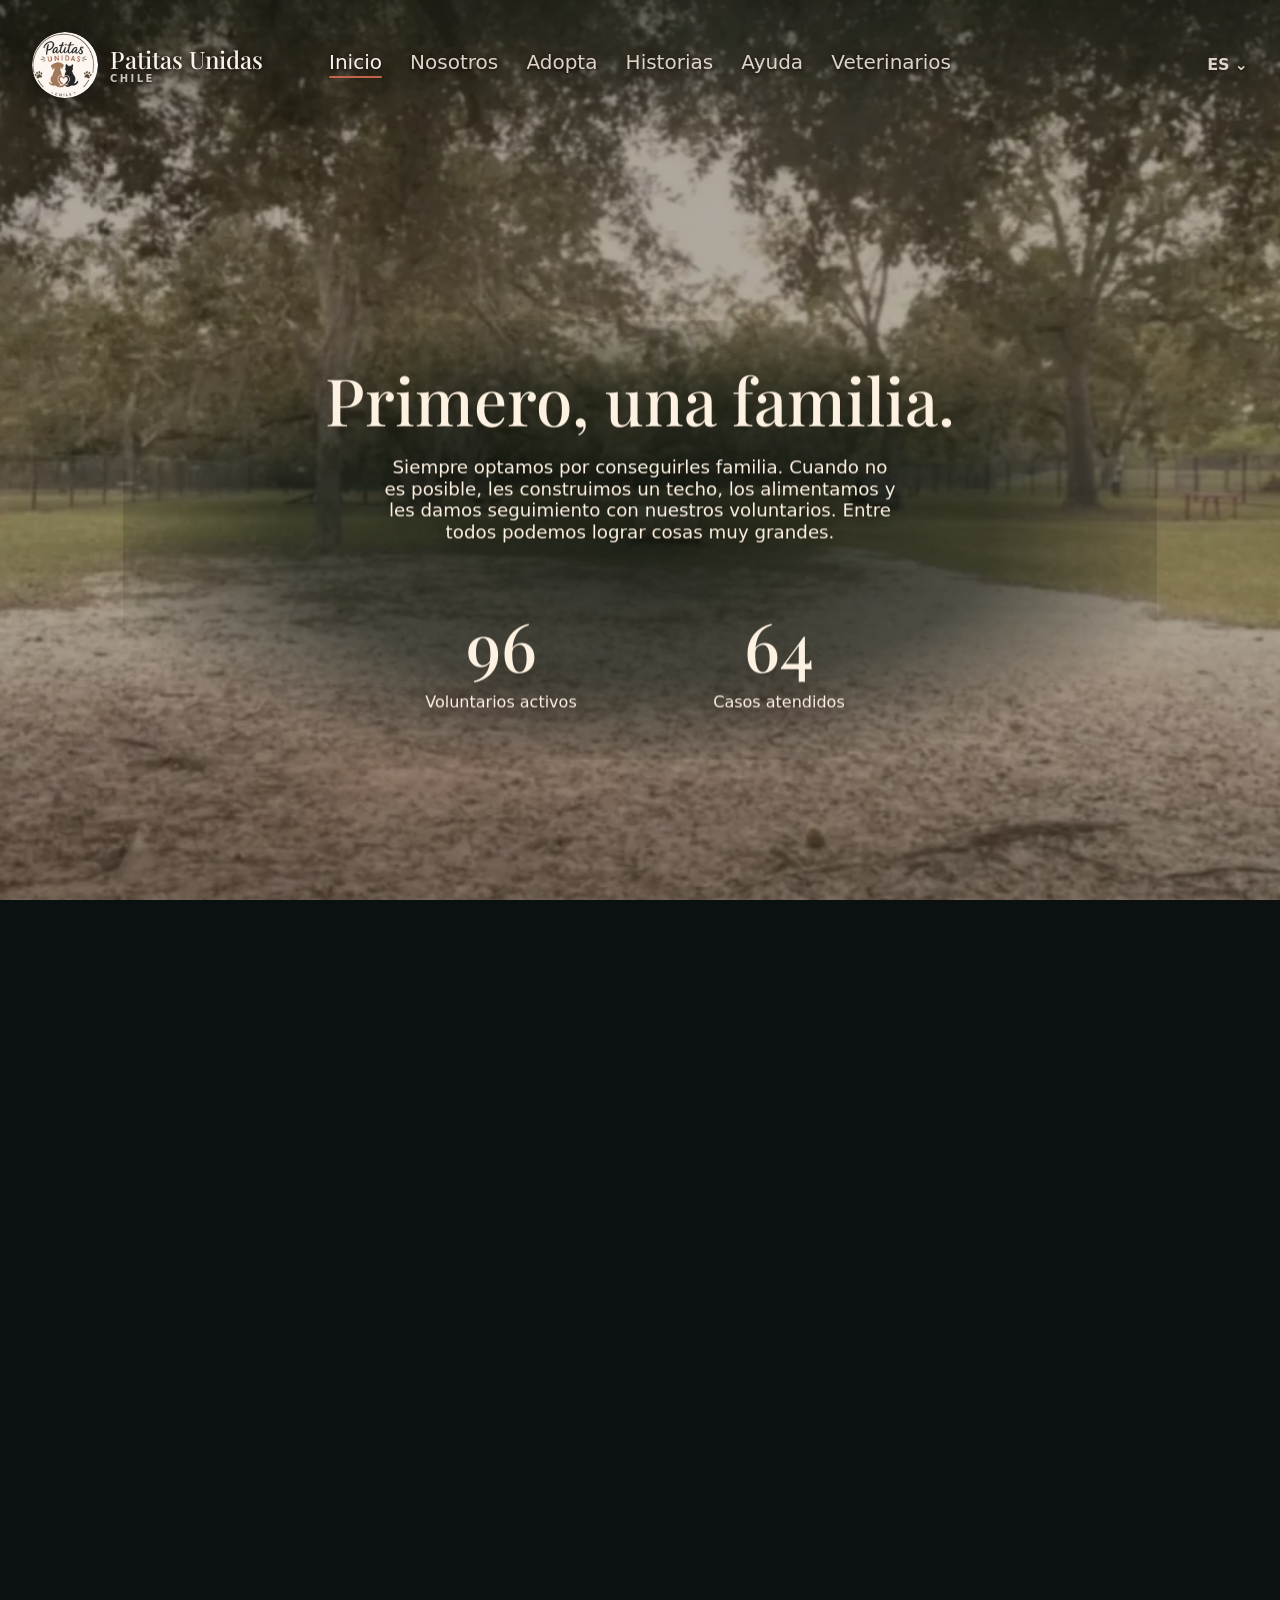
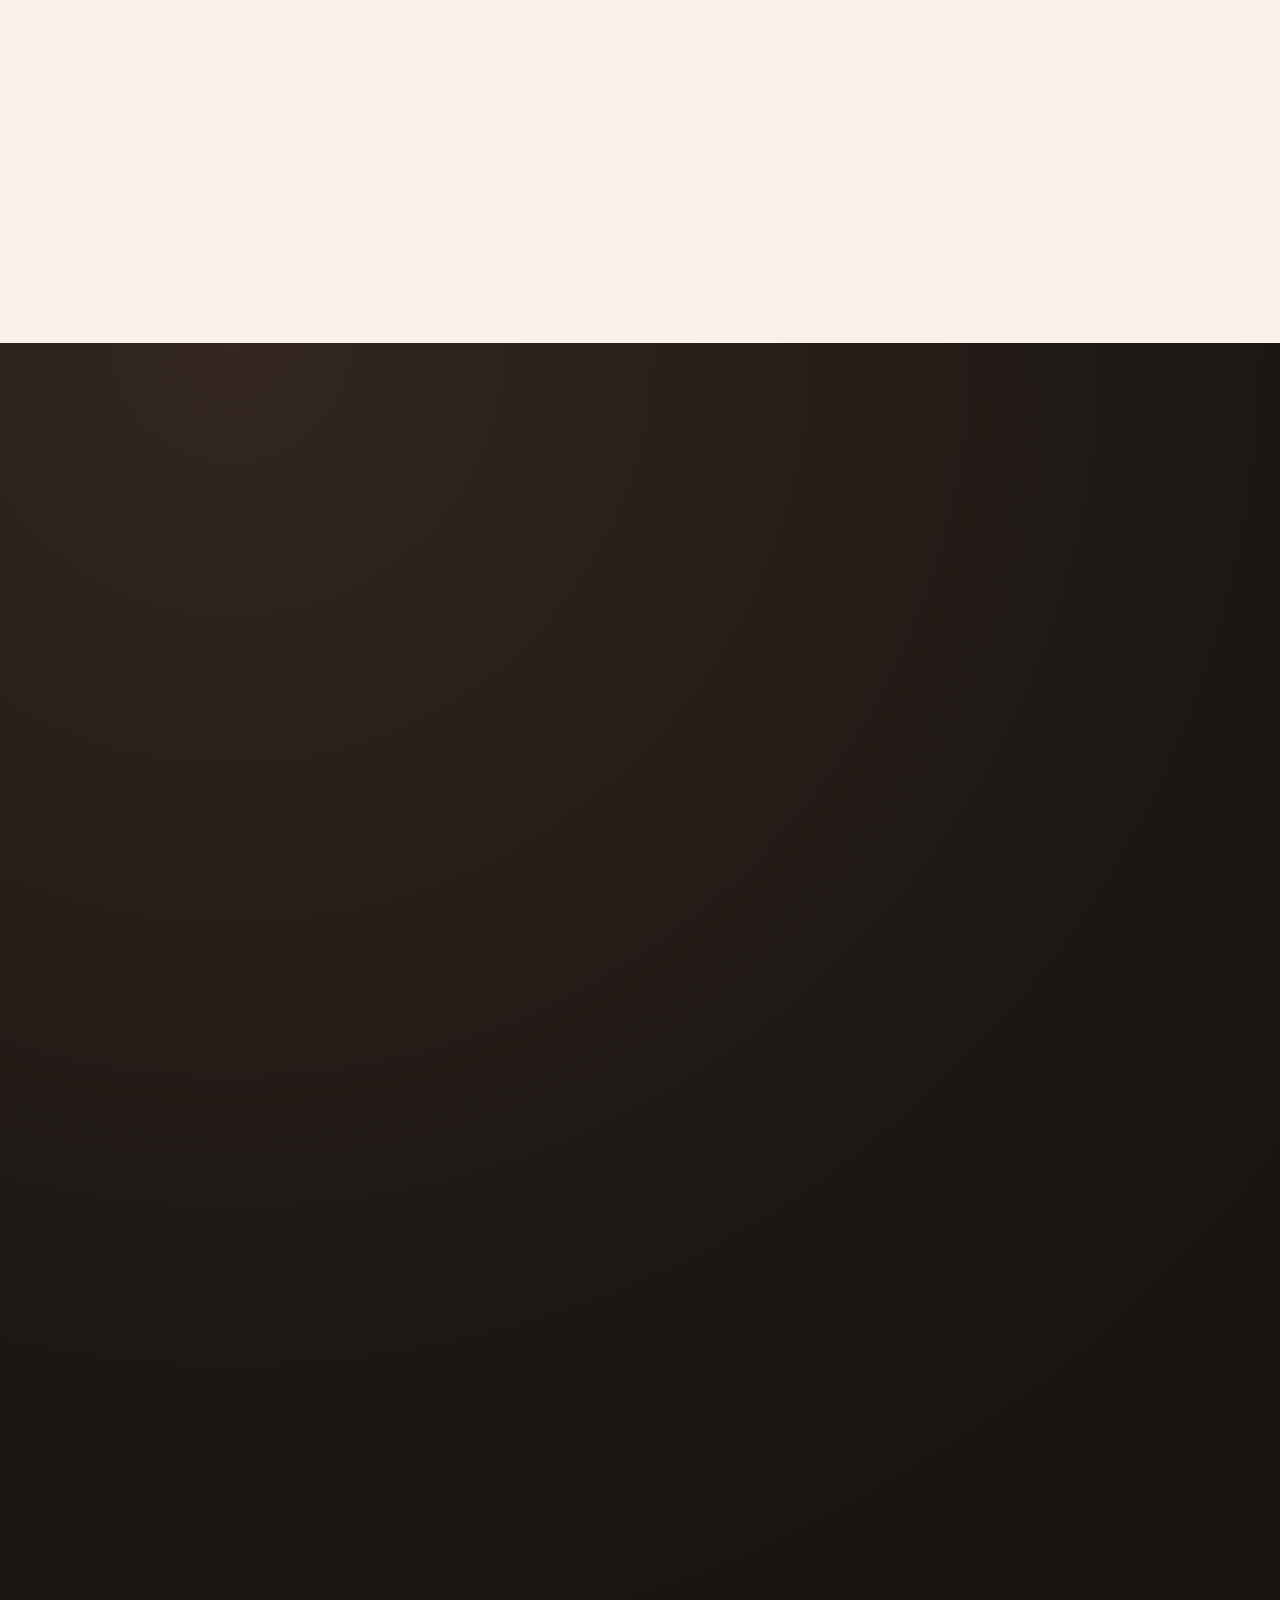
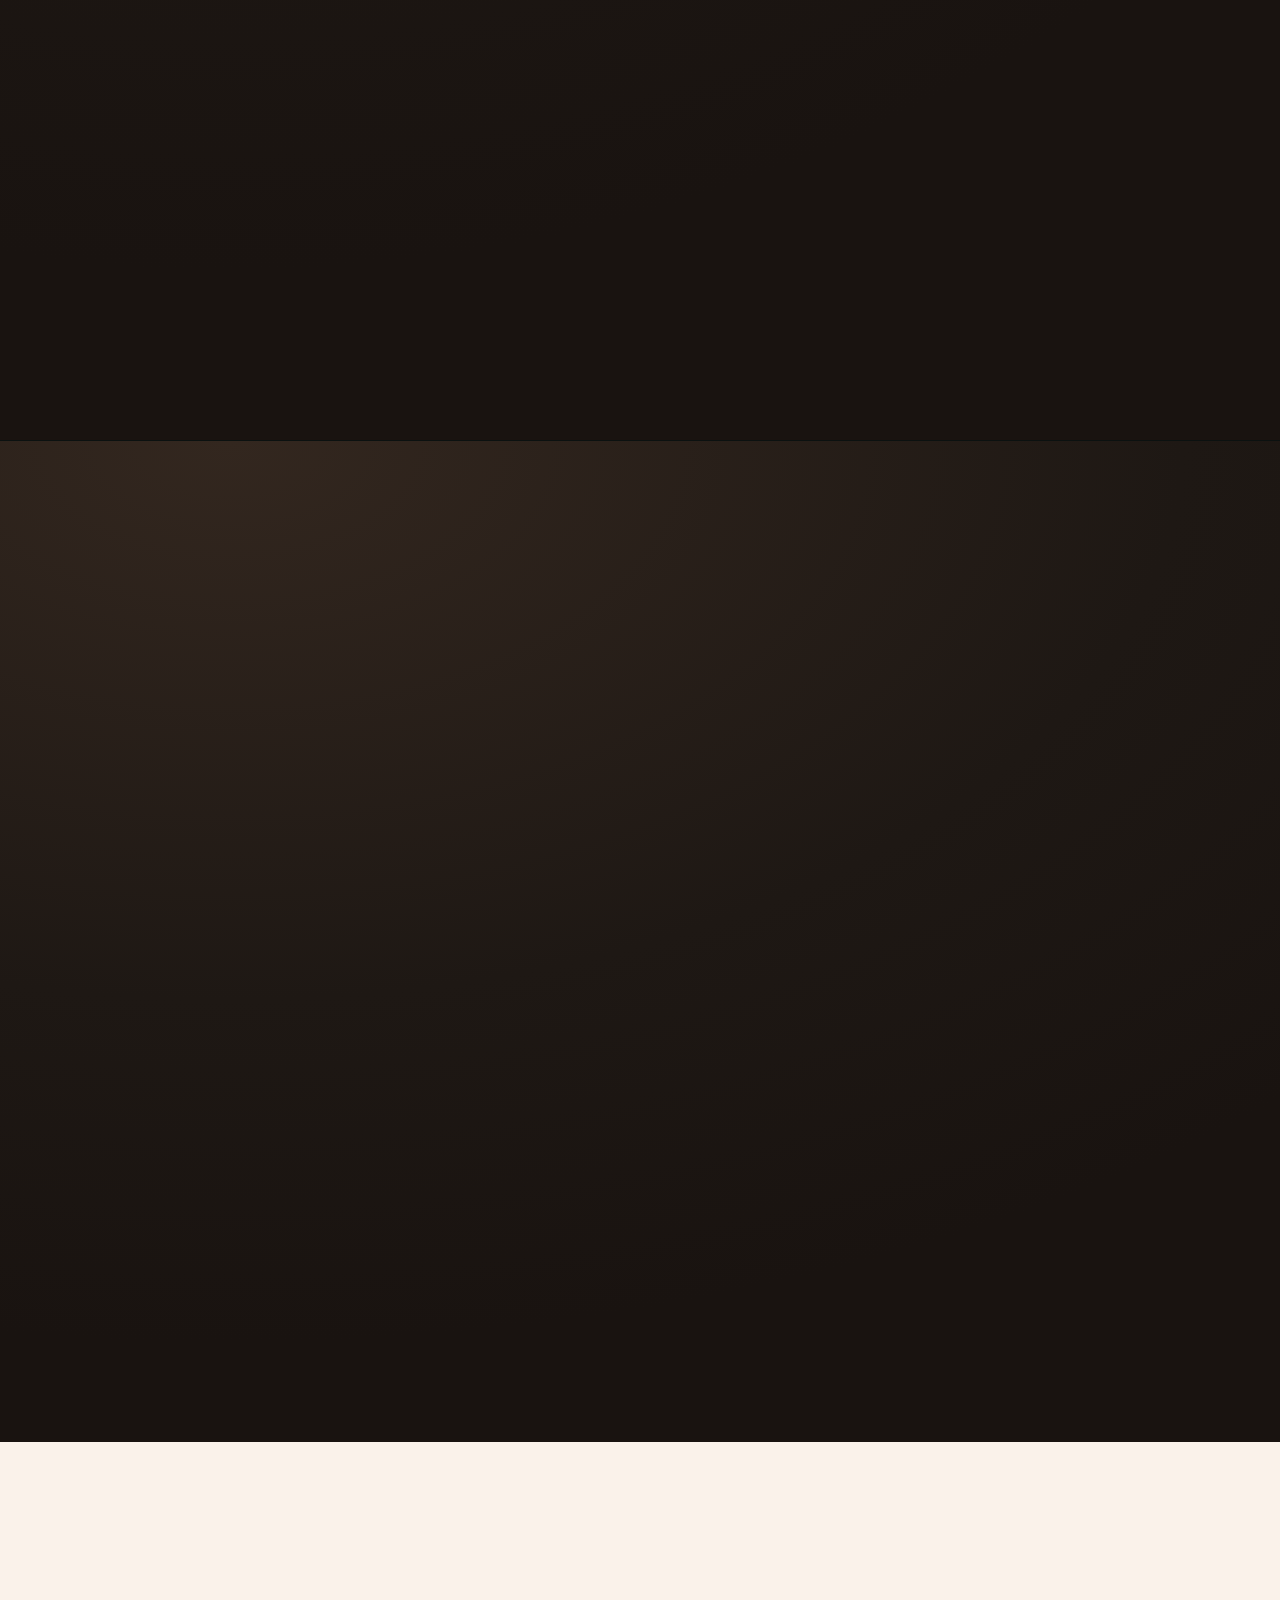
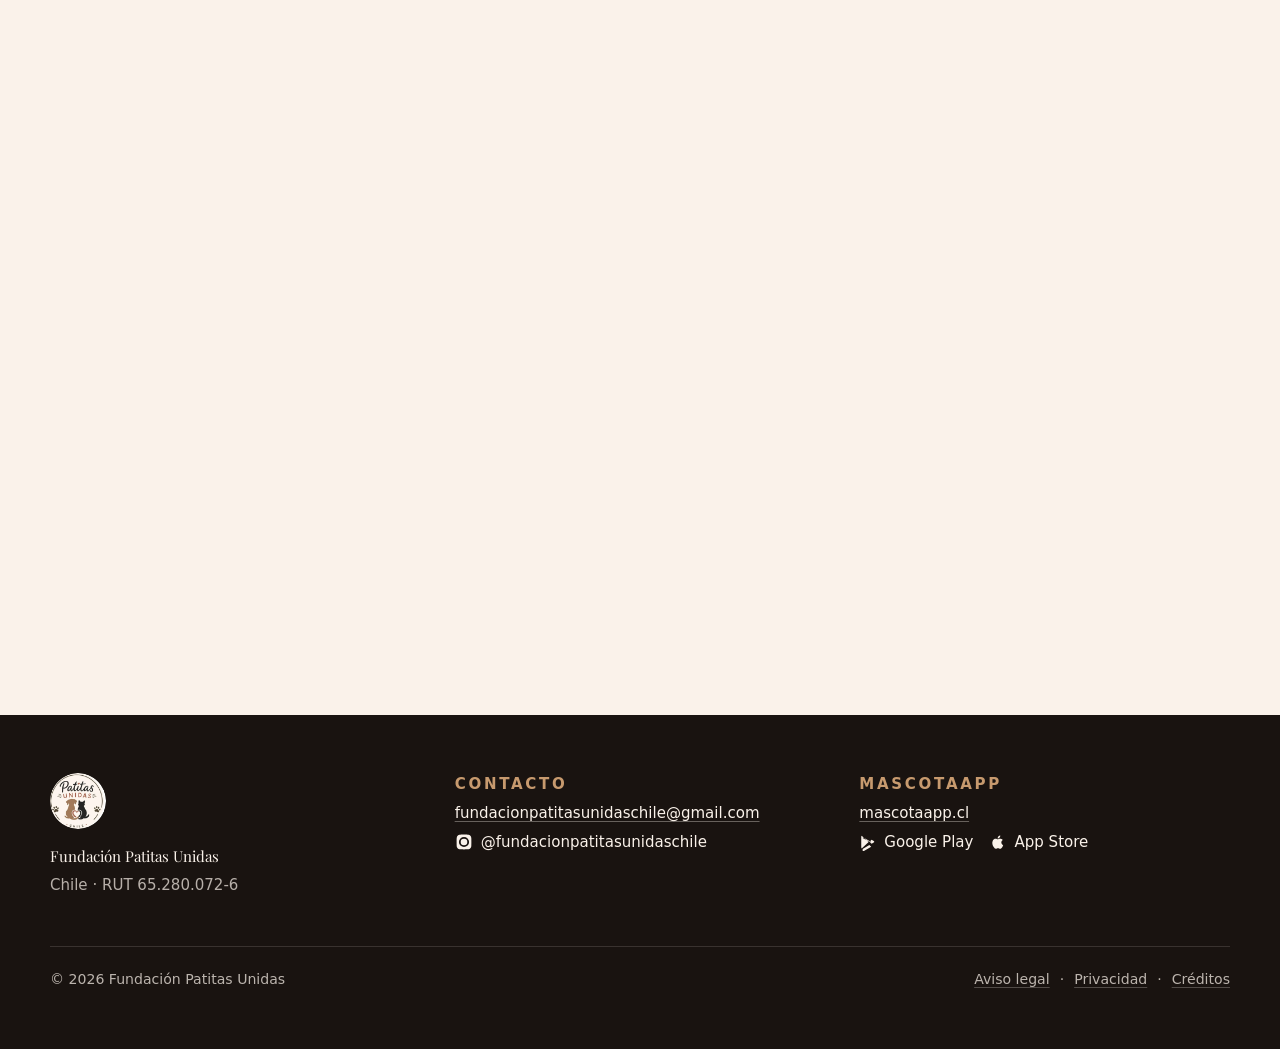
==== commit 23524090: "Devuelve lo que se habia quitado de la seccion Adopta - Vuelven las tres tarjetas al azar y el bloqu" ====
--- a/index.html
+++ b/index.html
@@ -97,7 +97,7 @@
                  a la sección que corresponde. -->
             <nav class="hero-tags" aria-label="Áreas de trabajo">
               <a href="#nosotros">Rescate</a>
-              <a href="#adopta">Adopción</a>
+              <a href="#nosotros">Adopción</a>
               <a href="#ayuda">Voluntariado</a>
             </nav>
           </section>
@@ -207,12 +207,12 @@
       </section>
 
       <!-- ================= ADOPTA =================
-        Un anillo 3D con hasta doce animales al azar. Lo pinta js/anillo.js
-        con lo que hay en data/adopciones.json, que genera
-        scripts/traer-datos.mjs desde la API de MascotaApp. Si el archivo no
-        existe todavia, la seccion entera se oculta: mas vale que no aparezca
-        a que aparezca vacia.
-        El catalogo completo, con buscador y filtros, esta en adopta.html.
+        Las tarjetas las pinta script.js con lo que hay en data/adopciones.json,
+        que genera scripts/traer-datos.mjs desde la API de MascotaApp. Si el
+        archivo no existe todavia, la seccion entera se oculta: mas vale que no
+        aparezca a que aparezca vacia.
+        El anillo 3D lo pinta js/anillo.js con los mismos datos, y el catalogo
+        completo, con buscador y filtros, esta en adopta.html.
       -->
       <section class="sheet sheet-dark sheet-adopta" id="adopta" aria-labelledby="adopta-title" hidden>
         <div class="wrap">
@@ -223,7 +223,8 @@
             </div>
             <div class="sheet-head-aside">
               <p class="lede">
-                Todos fueron rescatados por la fundaci&oacute;n y hoy buscan hogar. Gira la
+                Todos fueron rescatados por la fundaci&oacute;n y hoy buscan hogar. Estos
+                cambian cada vez que entras, para que todos tengan su turno. Gira la
                 rueda, toca el que te mire y conoce su historia completa.
               </p>
             </div>
@@ -245,6 +246,22 @@
               <span aria-hidden="true">&rarr;</span>
             </a>
           </div>
+
+          <div class="adopta-grid reveal" data-adopta-lista></div>
+
+          <aside class="adopta-cta reveal">
+            <div>
+              <h3>Los publicamos todos en MascotaApp</h3>
+              <p>
+                Ah&iacute; est&aacute;n los que buscan familia y los que a&uacute;n necesitan ayuda para
+                salir adelante. Te sirve tanto si quieres <strong>ser voluntario</strong>
+                como si simplemente quieres <strong>darle un hogar a un animal</strong>.
+              </p>
+            </div>
+            <a class="btn btn-primary" href="https://mascotaapp.cl" target="_blank" rel="noopener noreferrer">
+              Ver todos los casos
+            </a>
+          </aside>
         </div>
       </section>
 
--- a/styles.css
+++ b/styles.css
@@ -1605,14 +1605,29 @@
   }
 }
 
-/* ---------- tarjetas de animal (catalogo de adopta.html) ----------
+/* ---------- animales en adopcion ----------
    Las fotos vienen de telefonos: casi todas verticales y de proporcion
    distinta. Se recortan a un alto fijo para que la reja no quede a saltos.
-   En la portada ya no hay reja: ahi esta el anillo (mas abajo). */
+   Las mismas tarjetas se usan en el catalogo de adopta.html. */
 
 .sheet-adopta[hidden],
 .sheet-historias[hidden] {
   display: none;
+}
+
+.adopta-grid {
+  display: grid;
+  /* auto-fit y no auto-fill: al mostrar solo tres, las columnas se estiran a
+     lo ancho en vez de dejar un hueco vacio a la derecha */
+  grid-template-columns: repeat(auto-fit, minmax(260px, 1fr));
+  gap: clamp(18px, 2vw, 28px);
+  margin-top: clamp(34px, 4vw, 54px);
+}
+
+/* la seccion Adopta ahora es oscura (por el anillo): las tarjetas siguen
+   blancas, asi que el texto tiene que volver a ser oscuro */
+.sheet-dark .adopta-card {
+  color: var(--ink);
 }
 
 .adopta-card {
@@ -1712,9 +1727,10 @@
 }
 
 
-/* ---------- llamada a MascotaApp al pie de adopta.html ----------
-   Para quien no puede adoptar: en la app tambien se ofrece hogar temporal,
-   traslados o materiales. */
+/* ---------- llamada a MascotaApp bajo las tarjetas ----------
+   En la web solo salen tres animales al azar; este bloque explica que el
+   catalogo completo vive en la app, y para quien sirve. Tambien va al pie de
+   adopta.html. */
 
 .adopta-cta {
   display: flex;
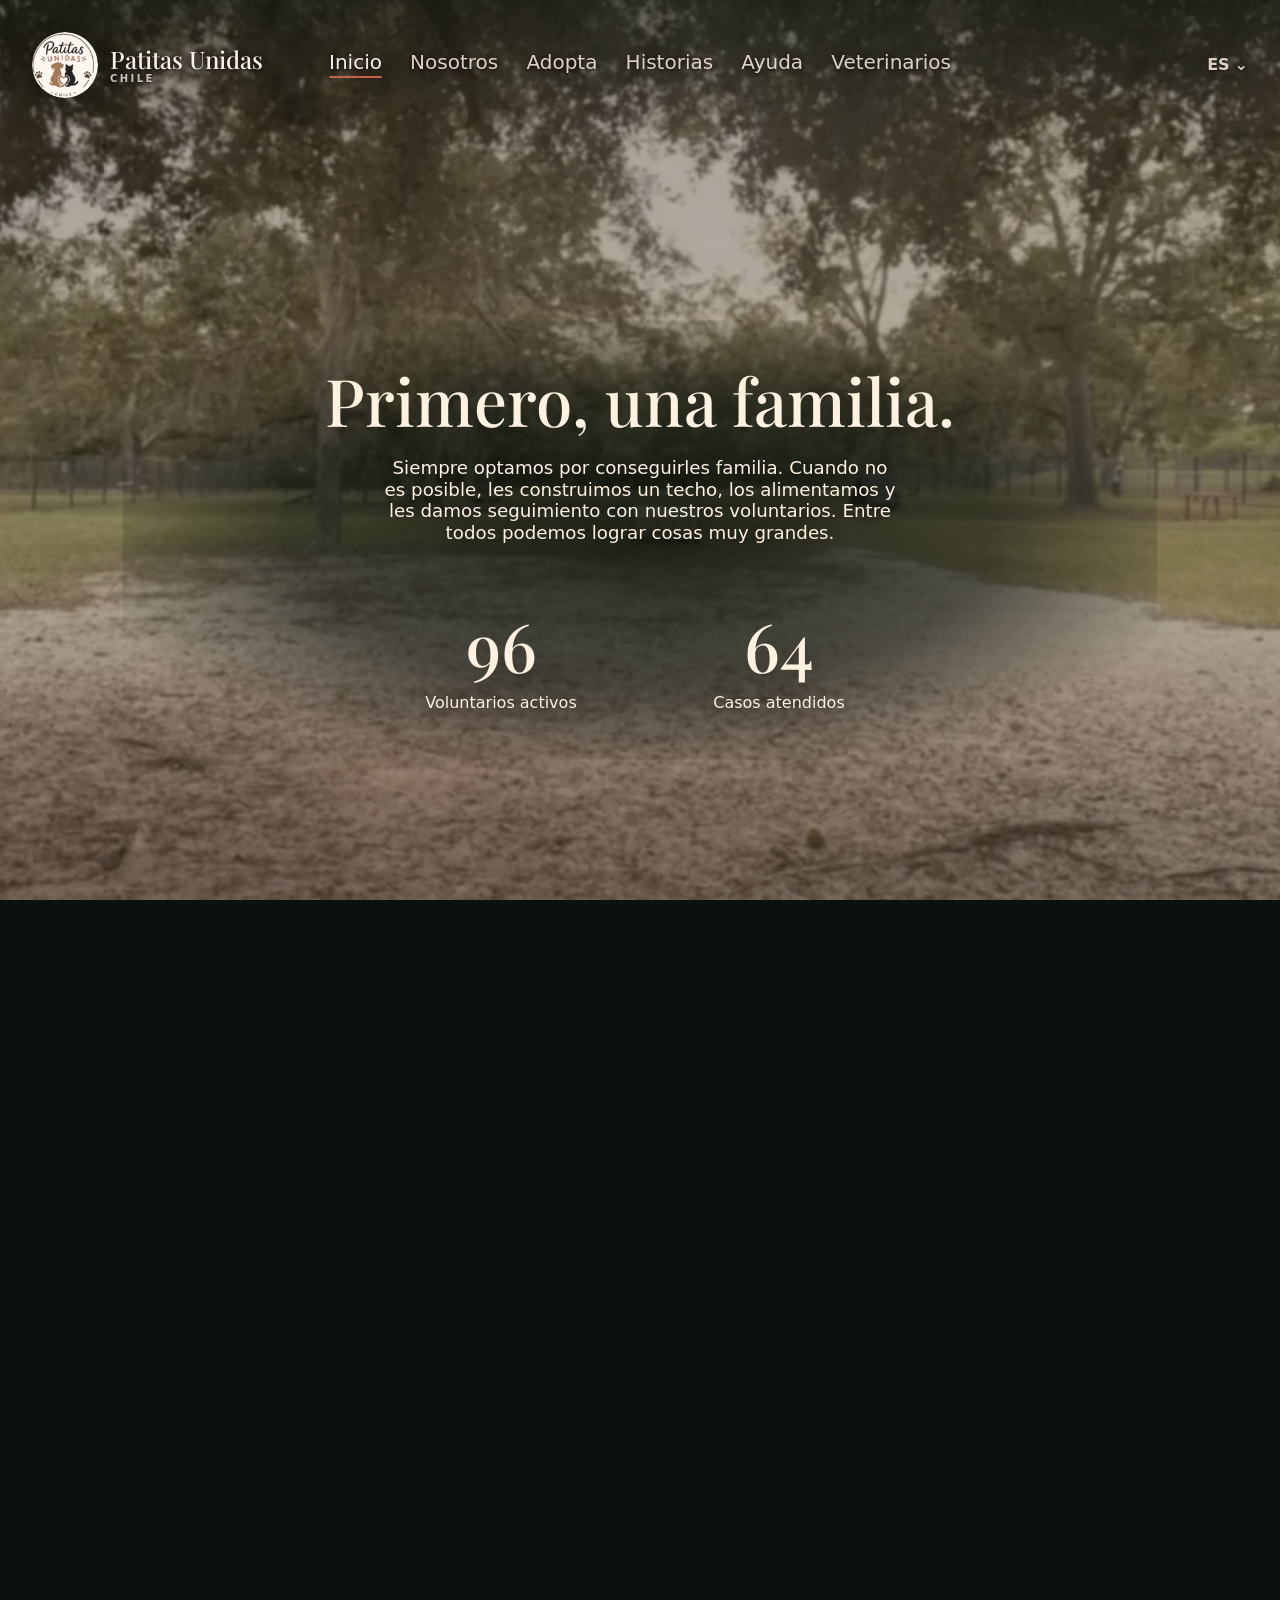
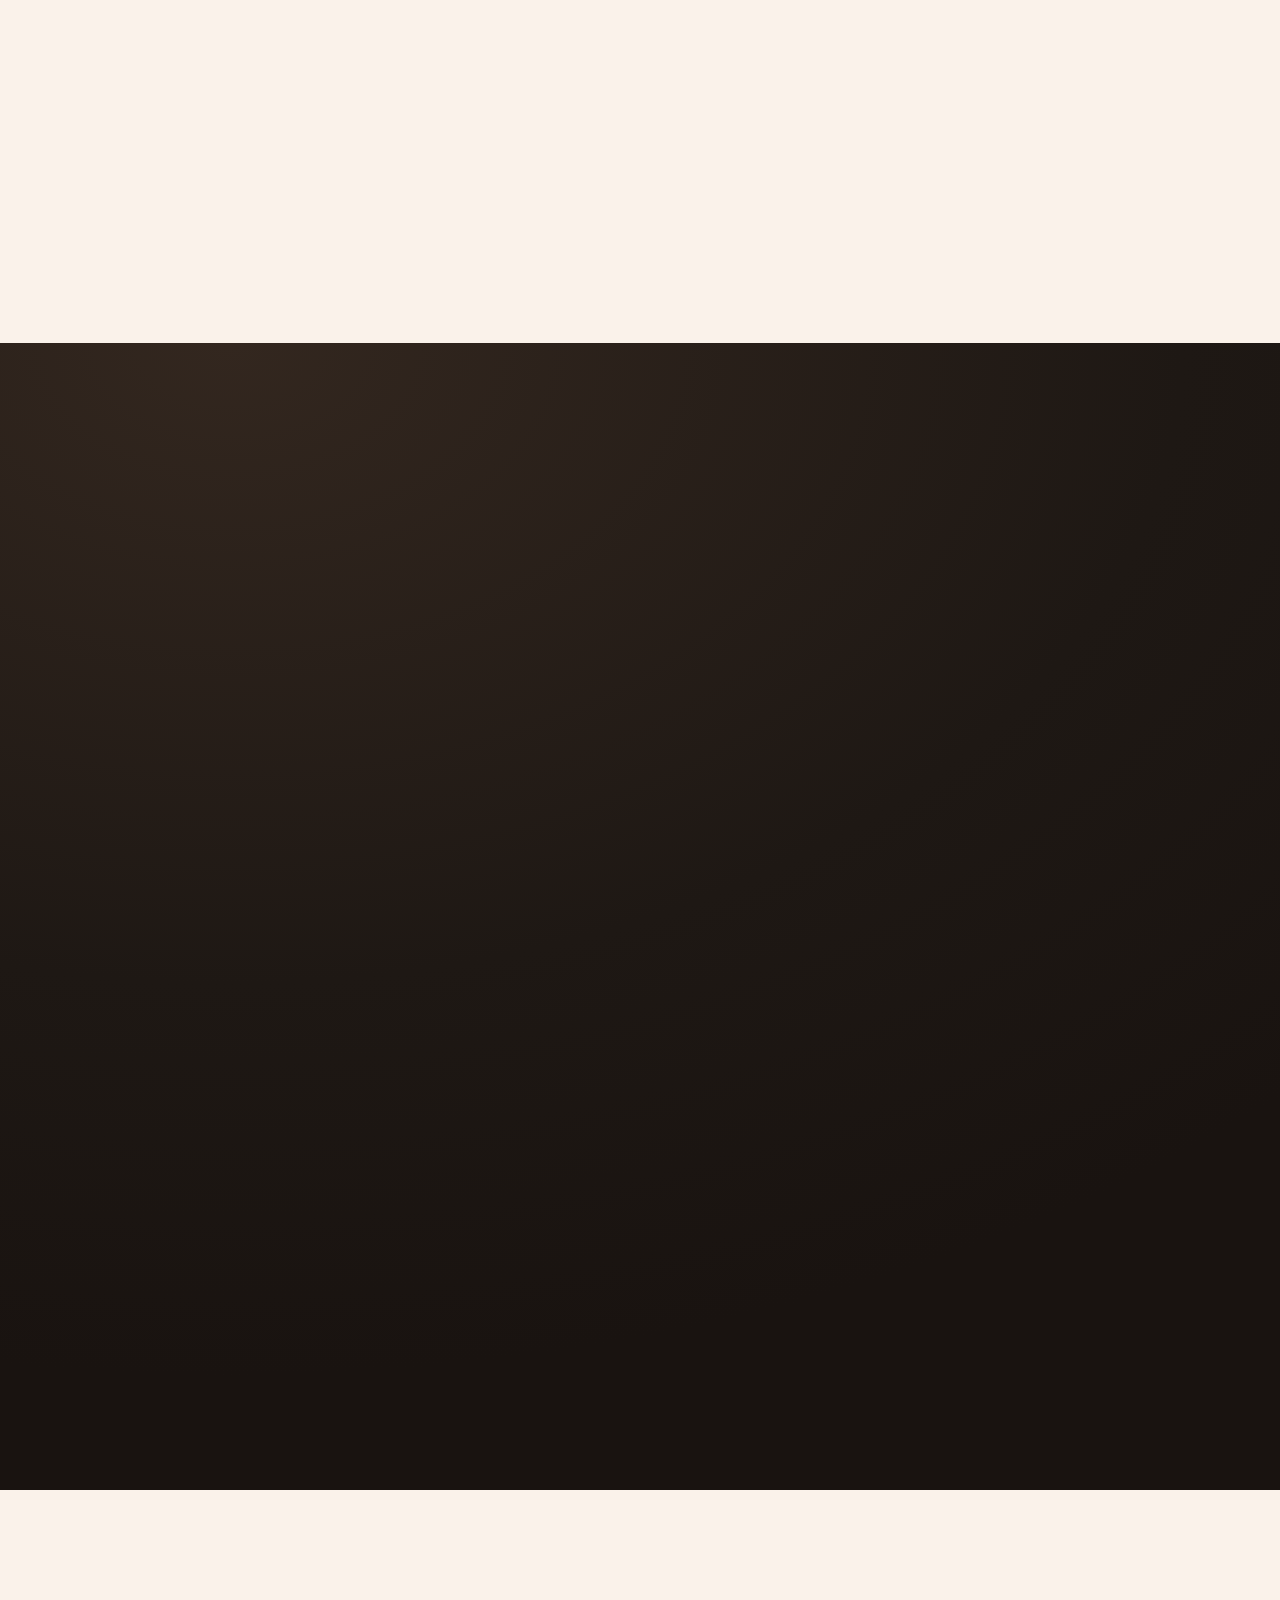
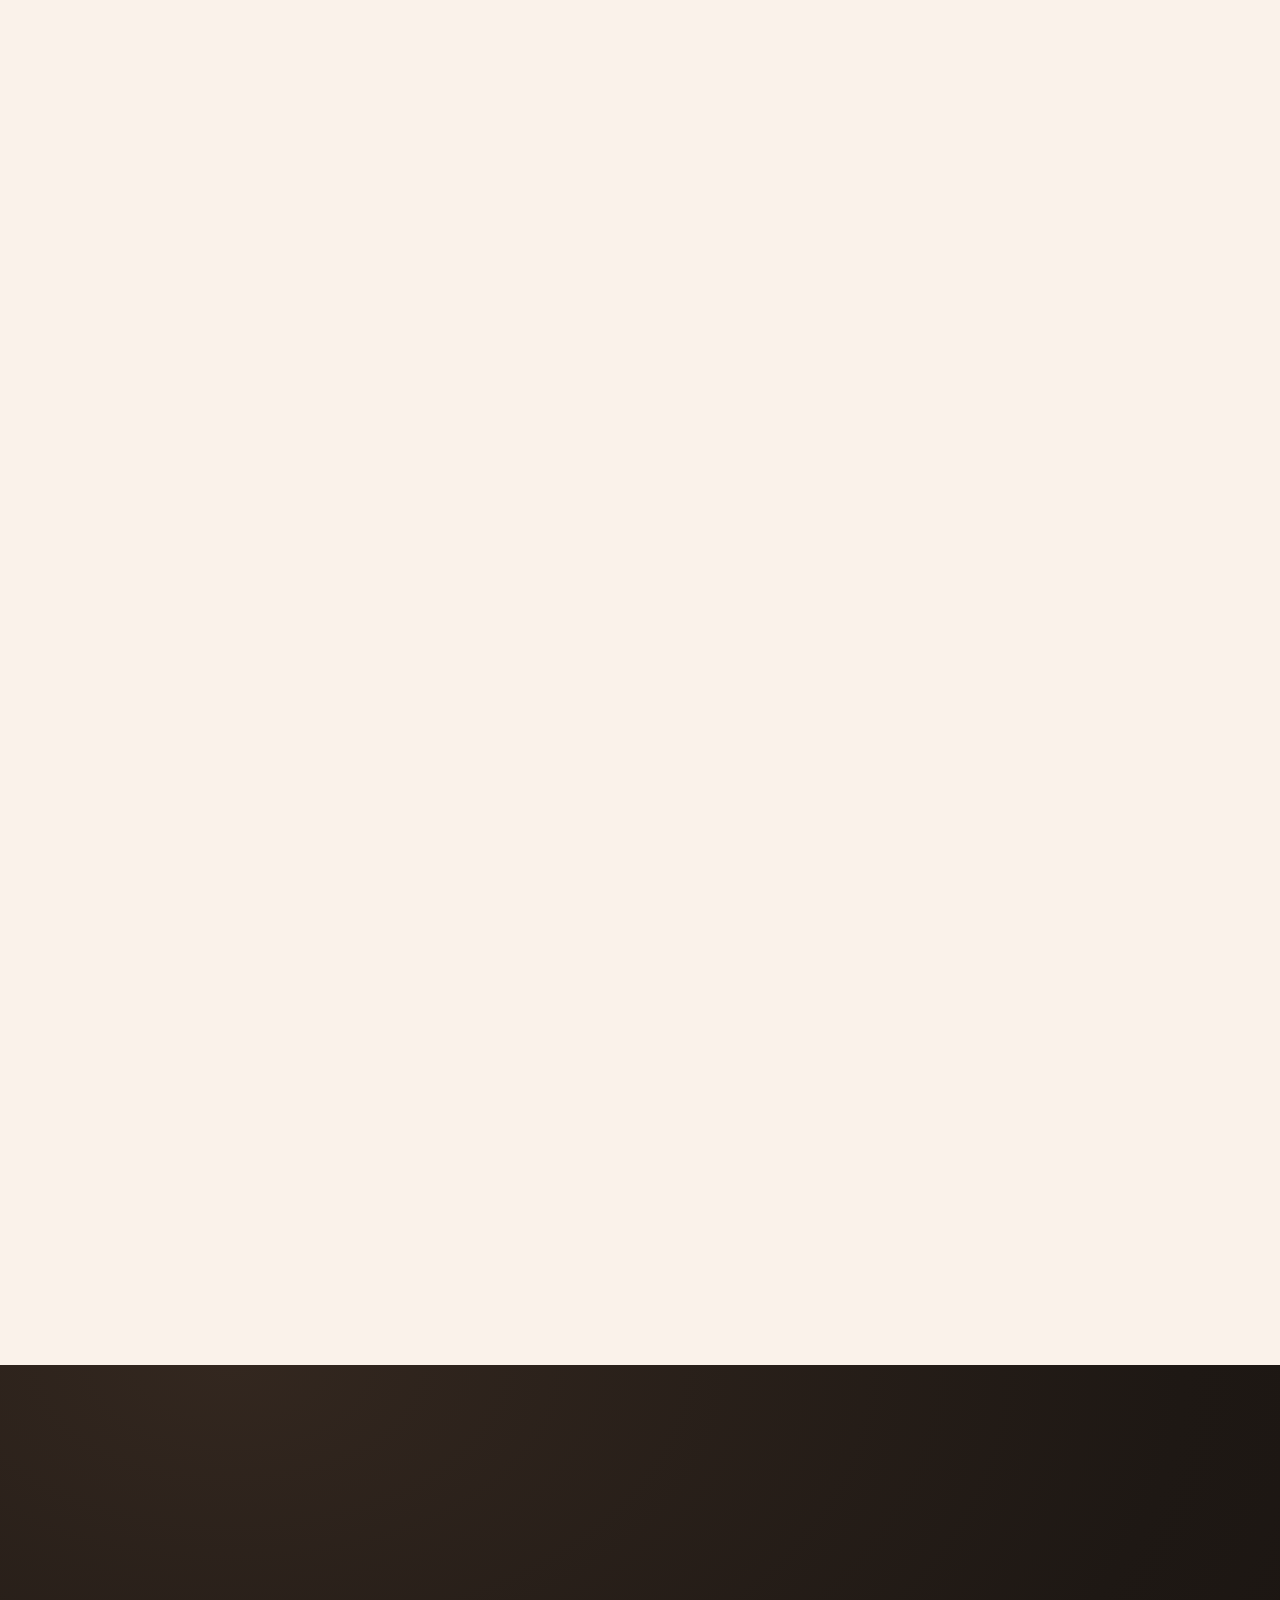
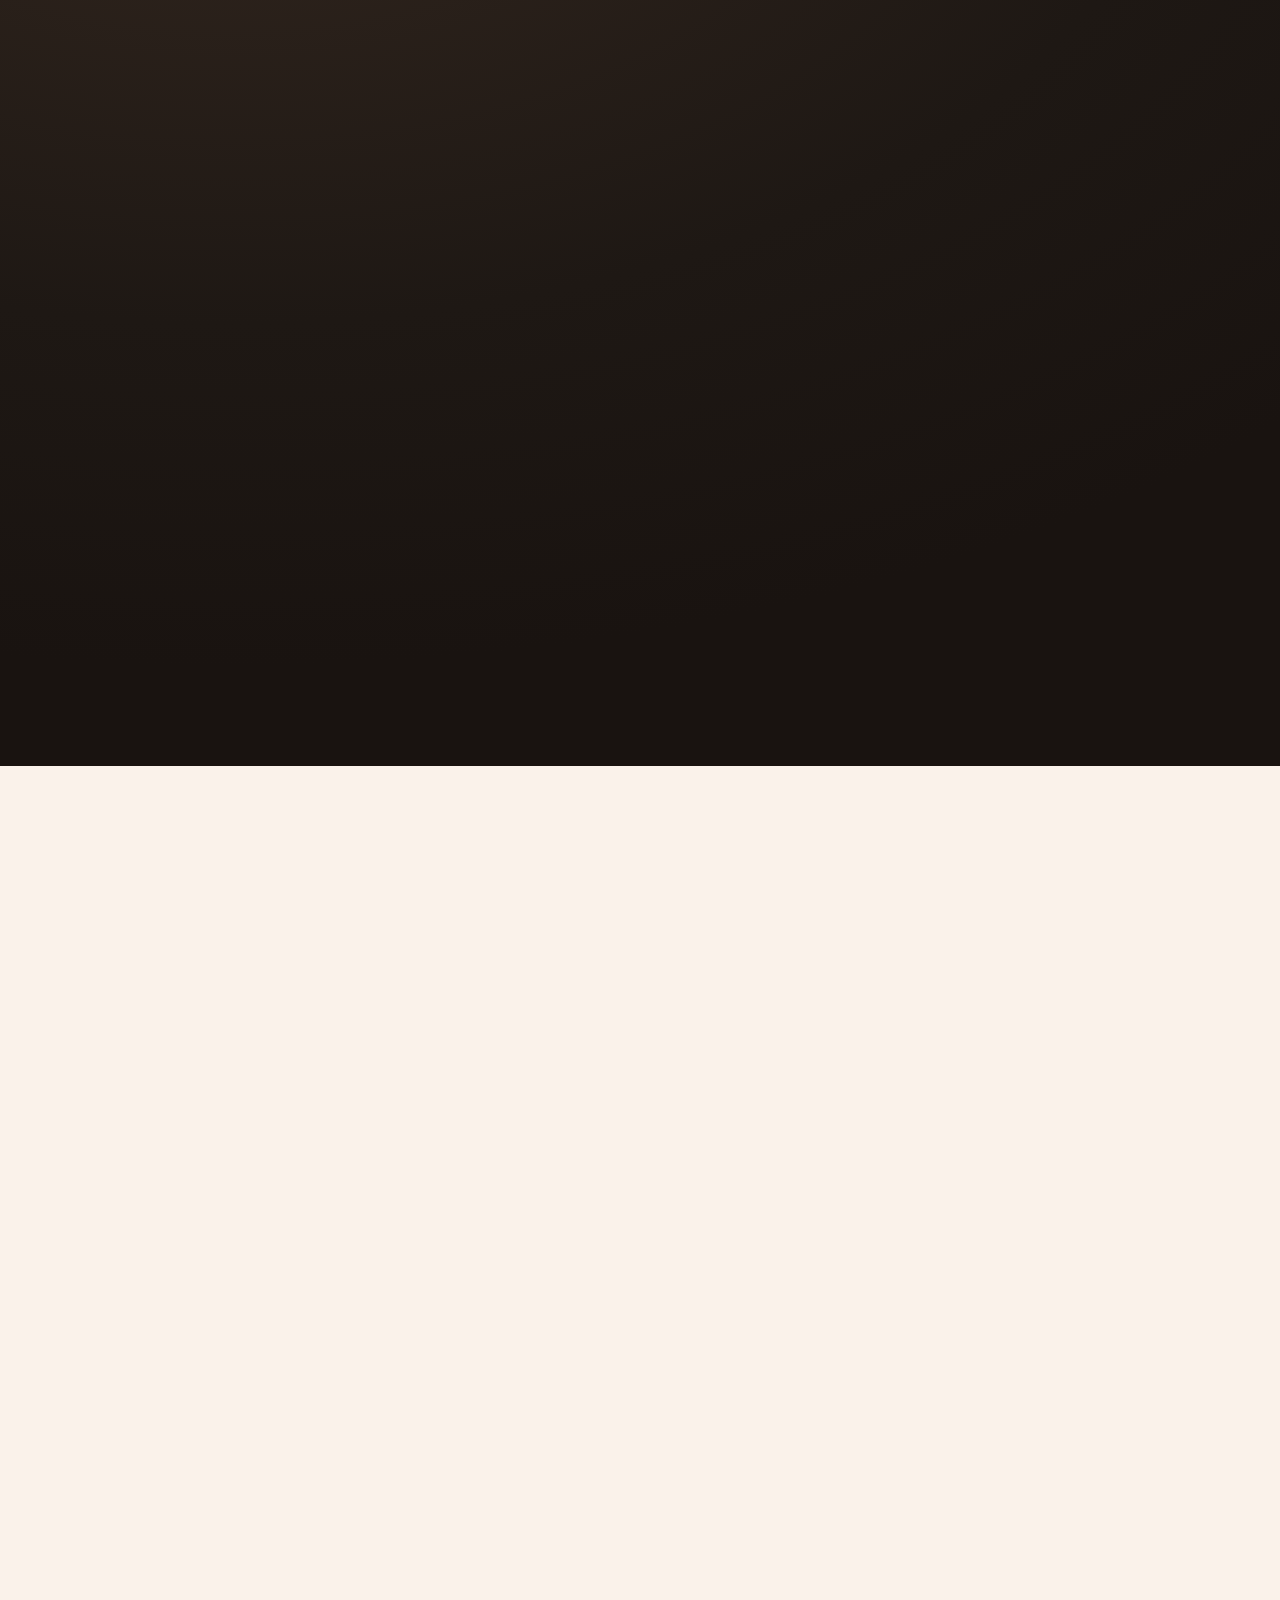
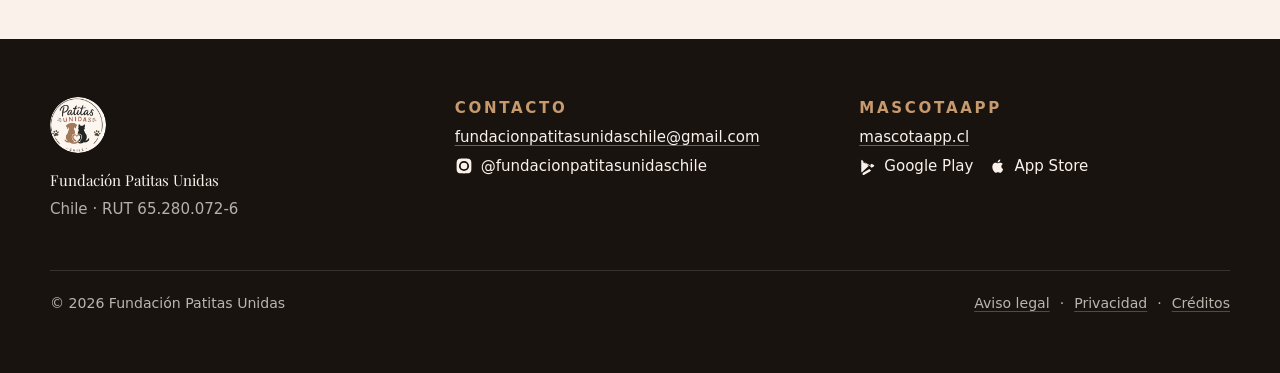
==== commit 53162881: "Casita en seis pasos, codigo de MascotaApp para postular y ajustes en Adopta - Nueva seccion "Un tec" ====
--- a/index.html
+++ b/index.html
@@ -36,6 +36,7 @@
     <script src="script.js" defer></script>
     <script type="module" src="js/anillo.js"></script>
     <script type="module" src="js/historias.js"></script>
+    <script type="module" src="js/casita.js"></script>
   </head>
   <body>
     <main class="site-shell">
@@ -242,12 +243,15 @@
               Arrastra para girar &middot; toca uno para ver su ficha
             </p>
             <a class="btn btn-primary" href="adopta.html">
-              <span>Ver los <span data-total>todos</span> y filtrar</span>
+              <span>M&iacute;ralos a todos y dale a uno una nueva oportunidad</span>
               <span aria-hidden="true">&rarr;</span>
             </a>
           </div>
 
-          <div class="adopta-grid reveal" data-adopta-lista></div>
+          <!-- Aqui iban las tres tarjetas al azar (data-adopta-lista). Se
+               quitaron a pedido de la fundacion; el codigo que las pinta sigue
+               en script.js y vuelven con solo reponer:
+               <div class="adopta-grid reveal" data-adopta-lista></div> -->
 
           <aside class="adopta-cta reveal">
             <div>
@@ -301,6 +305,199 @@
           </div>
 
           <article class="relato" data-relato aria-label="La historia elegida"></article>
+        </div>
+      </section>
+
+      <!-- ================= CASITAS =================
+        Como se llega a construir una casita, en seis pasos. La ilustracion se
+        arma sola al entrar en pantalla (js/casita.js); tambien se puede tocar
+        cada paso. Con "reducir movimiento" se ve la casita terminada.
+        La idea que manda: sin alguien comprometido no hay casita.
+      -->
+      <section class="sheet sheet-casitas" id="casitas" aria-labelledby="casitas-title">
+        <div class="wrap">
+          <div class="sheet-head reveal">
+            <div>
+              <p class="eyebrow">Un techo</p>
+              <h2 class="sheet-title" id="casitas-title">Cuando no hay familia, una casita. Y alguien que la cuide.</h2>
+            </div>
+            <div class="sheet-head-aside">
+              <p class="lede">
+                No todos los perros de la calle pueden irse a un hogar. Para ellos
+                construimos casitas, pero solo cuando hay un vecino comprometido a
+                cuidarlas.
+              </p>
+              <p class="casitas-cifra" data-casitas-cifra hidden>
+                <strong data-casitas-n></strong> <span>casitas instaladas hasta hoy</span>
+              </p>
+            </div>
+          </div>
+
+          <div class="casitas" data-casitas data-paso="0">
+            <div class="casitas-arte">
+              <svg class="casita-svg" viewBox="0 0 480 360" role="img" aria-labelledby="casita-svg-t">
+                <title id="casita-svg-t">Un perrito bajo la lluvia recibe ayuda y termina con su propia casita, comida y agua</title>
+                <defs>
+                  <clipPath id="casita-marco"><rect width="480" height="360" rx="26" /></clipPath>
+                </defs>
+                <g clip-path="url(#casita-marco)">
+                  <rect class="cs-cielo" width="480" height="360" />
+
+                  <!-- sol (paso 6) -->
+                  <g class="capa cs-sol" data-desde="6">
+                    <circle cx="408" cy="72" r="30" />
+                    <g class="cs-rayos">
+                      <path d="M408 24v-12M408 132v-12M360 72h-12M468 72h-12M374 38l-8-8M450 114l-8-8M442 38l8-8M366 114l8-8" />
+                    </g>
+                  </g>
+
+                  <!-- nube y lluvia (pasos 1 a 5) -->
+                  <g class="capa cs-lluvia" data-desde="1" data-hasta="5">
+                    <path class="cs-nube" d="M58 104a24 24 0 0 1 10-46a34 34 0 0 1 62-10a26 26 0 0 1 40 22a20 20 0 0 1-2 34z" />
+                    <g class="cs-gotas">
+                      <path d="M76 120l-4 12" /><path d="M96 126l-4 12" /><path d="M116 118l-4 12" />
+                      <path d="M136 128l-4 12" /><path d="M156 120l-4 12" /><path d="M86 150l-4 12" />
+                      <path d="M126 152l-4 12" /><path d="M146 160l-4 12" />
+                    </g>
+                  </g>
+
+                  <!-- suelo -->
+                  <path class="cs-suelo" d="M0 296q120-14 240-4t240-6V360H0z" />
+                  <path class="cs-pasto" d="M30 296l4-10 3 10M58 294l3-8 3 8M420 290l4-10 3 10M448 291l3-8 3 8M180 293l3-8 3 8" />
+
+                  <!-- plano de la casita (paso 4) -->
+                  <g class="capa cs-plano" data-desde="4" data-hasta="5">
+                    <path d="M218 284V206l72-56 72 56v78z" />
+                    <path d="M268 284v-32a22 22 0 0 1 44 0v32" />
+                    <path class="cs-cota" d="M218 300h144M218 294v12M362 294v12" />
+                  </g>
+
+                  <!-- la casita (paso 6), pieza por pieza -->
+                  <g class="capa cs-casa" data-desde="6">
+                    <rect class="cs-base" x="206" y="280" width="168" height="12" rx="3" />
+                    <g class="cs-muros">
+                      <rect x="220" y="206" width="140" height="76" />
+                      <path d="M220 225h140M220 244h140M220 263h140" />
+                    </g>
+                    <path class="cs-puerta" d="M268 282v-30a22 22 0 0 1 44 0v30z" />
+                    <g class="cs-techo">
+                      <path d="M202 214l88-68 88 68-12 9-76-58-76 58z" />
+                      <path class="cs-tejas" d="M232 190l58-44 58 44" />
+                    </g>
+                    <g class="cs-placa">
+                      <rect x="270" y="178" width="40" height="18" rx="5" />
+                      <path d="M290 192l-6-5.5a3.6 3.6 0 0 1 6-4 3.6 3.6 0 0 1 6 4z" />
+                    </g>
+                  </g>
+
+                  <!-- comida y agua: el compromiso (paso 5) -->
+                  <g class="capa cs-platos" data-desde="5">
+                    <path class="cs-plato" d="M392 292h34l-4 10h-26z" />
+                    <circle class="cs-croqueta" cx="400" cy="290" r="3" /><circle class="cs-croqueta" cx="408" cy="288" r="3" /><circle class="cs-croqueta" cx="416" cy="290" r="3" />
+                    <path class="cs-plato cs-plato-agua" d="M434 292h34l-4 10h-26z" />
+                    <path class="cs-agua" d="M437 292h28" />
+                  </g>
+
+                  <!-- el perrito: bajo la lluvia y, al final, frente a su casita -->
+                  <g class="cs-perro">
+                    <g class="cs-perro-cuerpo">
+                      <path class="cs-cola" d="M-20-10c-16-4-20-20-12-30" />
+                      <ellipse class="cs-pelo" cx="-4" cy="-26" rx="20" ry="26" />
+                      <rect class="cs-pelo" x="-2" y="-18" width="8" height="18" rx="3" />
+                      <rect class="cs-pelo" x="9" y="-18" width="8" height="18" rx="3" />
+                      <circle class="cs-pelo" cx="8" cy="-62" r="16" />
+                      <ellipse class="cs-pelo" cx="22" cy="-56" rx="9" ry="7" />
+                      <path class="cs-oreja" d="M-2-74c-10 4-12 18-6 24 4-8 6-16 6-24z" />
+                      <circle class="cs-nariz" cx="30" cy="-58" r="3" />
+                      <circle class="cs-ojo" cx="12" cy="-66" r="2.2" />
+                      <path class="capa cs-panuelo" data-desde="6" d="M-8-46h28l-14 12z" />
+                    </g>
+                  </g>
+
+                  <!-- alguien se fija en el (paso 2) -->
+                  <g class="capa cs-corazon" data-desde="2" data-hasta="5">
+                    <path d="M128 196l-14-13a8.5 8.5 0 0 1 14-9.5 8.5 8.5 0 0 1 14 9.5z" />
+                  </g>
+
+                  <!-- nos escribe (paso 3) -->
+                  <g class="capa cs-mensaje" data-desde="3" data-hasta="4">
+                    <path class="cs-burbuja" d="M226 54h104a14 14 0 0 1 14 14v28a14 14 0 0 1-14 14h-74l-16 14v-14h-14a14 14 0 0 1-14-14V68a14 14 0 0 1 14-14z" />
+                    <circle class="cs-punto" cx="262" cy="82" r="5" /><circle class="cs-punto" cx="280" cy="82" r="5" /><circle class="cs-punto" cx="298" cy="82" r="5" />
+                  </g>
+
+                  <!-- corazones al final -->
+                  <g class="capa cs-alegria" data-desde="6">
+                    <path d="M332 150l-8-7.5a5 5 0 0 1 8-5.5 5 5 0 0 1 8 5.5z" />
+                    <path d="M352 132l-6-5.5a3.8 3.8 0 0 1 6-4.2 3.8 3.8 0 0 1 6 4.2z" />
+                  </g>
+                </g>
+              </svg>
+              <button class="casitas-repetir" type="button" data-casitas-repetir hidden>
+                <svg viewBox="0 0 24 24" aria-hidden="true" focusable="false"><path d="M4 12a8 8 0 1 0 2.4-5.7M4 4v4.3h4.3" /></svg>
+                Ver de nuevo
+              </button>
+            </div>
+
+            <ol class="casitas-pasos">
+              <li class="casitas-paso" data-n="1">
+                <button type="button" class="casitas-paso-btn">
+                  <span class="casitas-num">1</span>
+                  <span class="casitas-paso-titulo">Lo ves seguido</span>
+                </button>
+                <p>Es el mismo perrito de siempre: en tu cuadra, en el paradero, afuera del almac&eacute;n. Pasa fr&iacute;o y no tiene a nadie.</p>
+              </li>
+              <li class="casitas-paso" data-n="2">
+                <button type="button" class="casitas-paso-btn">
+                  <span class="casitas-num">2</span>
+                  <span class="casitas-paso-titulo">Decides ayudarlo</span>
+                </button>
+                <p>Aunque no tengas d&oacute;nde llevarlo a tu casa. Para empezar, basta con querer hacerlo.</p>
+              </li>
+              <li class="casitas-paso" data-n="3">
+                <button type="button" class="casitas-paso-btn">
+                  <span class="casitas-num">3</span>
+                  <span class="casitas-paso-titulo">Nos escribes</span>
+                </button>
+                <p>Por MascotaApp, Instagram o correo. Cu&eacute;ntanos d&oacute;nde est&aacute; y desde cu&aacute;ndo lo ves.</p>
+              </li>
+              <li class="casitas-paso" data-n="4">
+                <button type="button" class="casitas-paso-btn">
+                  <span class="casitas-num">4</span>
+                  <span class="casitas-paso-titulo">Vemos juntos c&oacute;mo ayudar</span>
+                </button>
+                <p>Revisamos el lugar y lo que necesita: una casita, veterinario, esterilizaci&oacute;n.</p>
+              </li>
+              <li class="casitas-paso" data-n="5">
+                <button type="button" class="casitas-paso-btn">
+                  <span class="casitas-num">5</span>
+                  <span class="casitas-paso-titulo">Te comprometes</span>
+                </button>
+                <p>T&uacute; le llevas comida y agua, y cuidas que su casita siga ah&iacute;. Sin ese compromiso no hay casita.</p>
+              </li>
+              <li class="casitas-paso" data-n="6">
+                <button type="button" class="casitas-paso-btn">
+                  <span class="casitas-num">6</span>
+                  <span class="casitas-paso-titulo">Construimos su casita</span>
+                </button>
+                <p>La armamos e instalamos contigo, y seguimos su caso en MascotaApp.</p>
+              </li>
+            </ol>
+          </div>
+
+          <aside class="casitas-nota reveal">
+            <p class="casitas-frase">
+              No sacamos nada con construir casas que se roban o donde nadie lleva comida.
+              Por eso cada casita tiene a alguien que la cuida.
+            </p>
+            <div class="btn-row">
+              <a class="btn btn-primary" href="mailto:fundacionpatitasunidaschile@gmail.com?subject=Quiero%20ayudar%20a%20un%20perrito%20de%20mi%20barrio">
+                Quiero ayudar a uno de mi barrio
+              </a>
+              <a class="btn btn-ghost" href="https://www.instagram.com/fundacionpatitasunidaschile/" target="_blank" rel="noopener noreferrer">
+                Escr&iacute;benos por Instagram
+              </a>
+            </div>
+          </aside>
         </div>
       </section>
 
--- a/styles.css
+++ b/styles.css
@@ -3830,3 +3830,715 @@
     transition: none !important;
   }
 }
+
+/* ---------- postular en MascotaApp: ficha, tarjetas y catalogo ----------
+   La adopcion se postula en la app. Cada animal lleva su codigo (ADO-XXXX)
+   para que la fundacion sepa a quien eligio la persona. */
+
+.ficha-postular {
+  margin-top: 24px;
+  padding: 18px 20px;
+  border: 1px solid rgba(196, 99, 76, 0.24);
+  border-radius: 16px;
+  background: rgba(196, 99, 76, 0.07);
+}
+
+.ficha-postular-titulo {
+  margin: 0 0 6px;
+  font-size: 1rem;
+  font-weight: 700;
+}
+
+.ficha-postular-texto {
+  margin: 0 0 12px;
+  font-size: 0.94rem;
+  line-height: 1.55;
+}
+
+.ficha-codigo {
+  display: flex;
+  flex-wrap: wrap;
+  align-items: center;
+  gap: 8px 12px;
+  margin: 0 0 12px;
+}
+
+.ficha-codigo[hidden],
+.ficha-acciones [hidden] {
+  display: none;
+}
+
+.ficha-codigo span {
+  font-size: 0.72rem;
+  font-weight: 700;
+  letter-spacing: 0.14em;
+  text-transform: uppercase;
+  opacity: 0.62;
+}
+
+.ficha-codigo strong,
+.adopta-codigo span {
+  border: 1px dashed var(--terracota);
+  color: #a24734;
+  background: #fff;
+  font-family: ui-monospace, "Cascadia Mono", Consolas, Menlo, monospace;
+  letter-spacing: 0.05em;
+}
+
+.ficha-codigo strong {
+  padding: 4px 12px;
+  border-radius: 8px;
+  font-size: 1.05rem;
+}
+
+.ficha-copiar {
+  padding: 5px 12px;
+  border: 1px solid rgba(43, 36, 32, 0.22);
+  border-radius: 999px;
+  color: inherit;
+  background: transparent;
+  font-size: 0.82rem;
+  font-weight: 600;
+  cursor: pointer;
+}
+
+.ficha-copiar:hover {
+  border-color: var(--terracota);
+}
+
+.ficha-copiar:focus-visible {
+  outline: 2px solid var(--terracota);
+  outline-offset: 2px;
+}
+
+.ficha-tiendas {
+  margin: 0;
+  font-size: 0.86rem;
+  line-height: 1.5;
+  opacity: 0.78;
+}
+
+.ficha-tiendas a,
+.catalogo-postular a {
+  color: #a24734;
+}
+
+.adopta-codigo {
+  display: flex;
+  flex-wrap: wrap;
+  align-items: center;
+  gap: 8px;
+  margin: 6px 0 0;
+  font-size: 0.8rem;
+  font-weight: 600;
+  opacity: 0.85;
+}
+
+.adopta-codigo span {
+  padding: 2px 8px;
+  border-radius: 6px;
+}
+
+.anillo-codigo {
+  margin-top: 2px;
+  font-family: ui-monospace, "Cascadia Mono", Consolas, Menlo, monospace;
+  font-size: 0.68rem;
+  font-style: normal;
+  letter-spacing: 0.06em;
+  opacity: 0.85;
+}
+
+.catalogo-postular {
+  margin: 14px 0 0;
+  padding: 12px 16px;
+  border-left: 3px solid var(--terracota);
+  border-radius: 0 12px 12px 0;
+  background: rgba(196, 99, 76, 0.07);
+  font-size: 0.96rem;
+  line-height: 1.55;
+}
+
+/* ---------- un techo: la casita que se construye ----------
+   Cada pieza del SVG tiene data-desde / data-hasta y js/casita.js le pone
+   .is-on cuando toca. El estado final esta siempre escrito: sin movimiento
+   se ve la casita terminada. */
+
+/* sin foto de fondo: la ilustracion ya llena la seccion */
+#casitas {
+  --sheet-foto: none;
+}
+
+.casitas {
+  display: grid;
+  grid-template-columns: minmax(0, 1.08fr) minmax(0, 0.92fr);
+  gap: clamp(28px, 4vw, 64px);
+  align-items: center;
+  margin-top: clamp(30px, 4vw, 52px);
+}
+
+.casitas-arte {
+  position: relative;
+}
+
+.casita-svg {
+  display: block;
+  width: 100%;
+  height: auto;
+  border-radius: 26px;
+  box-shadow: 0 24px 60px rgba(43, 33, 24, 0.16);
+}
+
+/* arriba a la izquierda: al final la nube ya se fue y ese rincon queda
+   libre; abajo tapaba los platos de comida y agua */
+.casitas-repetir {
+  position: absolute;
+  left: 14px;
+  top: 14px;
+  display: inline-flex;
+  align-items: center;
+  gap: 7px;
+  min-height: 38px;
+  padding: 0 14px;
+  border: 1px solid rgba(43, 36, 32, 0.16);
+  border-radius: 999px;
+  color: var(--ink);
+  background: rgba(250, 242, 234, 0.94);
+  font-size: 0.86rem;
+  font-weight: 600;
+  cursor: pointer;
+}
+
+.casitas-repetir[hidden] {
+  display: none;
+}
+
+.casitas-repetir svg {
+  width: 16px;
+  height: 16px;
+  fill: none;
+  stroke: currentColor;
+  stroke-width: 2.2;
+  stroke-linecap: round;
+  stroke-linejoin: round;
+}
+
+.casitas-repetir:focus-visible {
+  outline: 2px solid var(--terracota);
+  outline-offset: 2px;
+}
+
+/* --- piezas del dibujo --- */
+
+.casita-svg .capa {
+  opacity: 0;
+  transition: opacity 500ms ease;
+}
+
+.casita-svg .capa.is-on {
+  opacity: 1;
+}
+
+.cs-cielo {
+  fill: #dfe2e0;
+  transition: fill 1200ms ease;
+}
+
+.casitas[data-paso="6"] .cs-cielo {
+  fill: #f6e2cc;
+}
+
+.cs-suelo {
+  fill: #d9c3a5;
+}
+
+.cs-pasto {
+  fill: none;
+  stroke: #a8936f;
+  stroke-width: 2;
+  stroke-linecap: round;
+  stroke-linejoin: round;
+}
+
+.cs-nube {
+  fill: #b9bfc0;
+}
+
+.cs-gotas path {
+  fill: none;
+  stroke: #8fa6b3;
+  stroke-width: 2.5;
+  stroke-linecap: round;
+  animation: cs-gota 900ms linear infinite;
+}
+
+.cs-gotas path:nth-child(2n) {
+  animation-delay: -300ms;
+}
+
+.cs-gotas path:nth-child(3n) {
+  animation-delay: -600ms;
+}
+
+@keyframes cs-gota {
+  from {
+    transform: translateY(-10px);
+    opacity: 0;
+  }
+  30% {
+    opacity: 1;
+  }
+  to {
+    transform: translateY(28px);
+    opacity: 0;
+  }
+}
+
+.cs-sol circle {
+  fill: #f2b66d;
+}
+
+.cs-rayos {
+  fill: none;
+  stroke: #f2b66d;
+  stroke-width: 4;
+  stroke-linecap: round;
+  transform-box: fill-box;
+  transform-origin: center;
+  animation: cs-girar 20s linear infinite;
+}
+
+@keyframes cs-girar {
+  to {
+    transform: rotate(360deg);
+  }
+}
+
+.cs-plano path {
+  fill: none;
+  stroke: var(--terracota);
+  stroke-width: 2.5;
+  stroke-linecap: round;
+  stroke-dasharray: 7 6;
+  animation: cs-hormigas 1.2s linear infinite;
+}
+
+.cs-plano .cs-cota {
+  stroke-width: 1.5;
+  stroke-dasharray: none;
+  opacity: 0.7;
+  animation: none;
+}
+
+@keyframes cs-hormigas {
+  to {
+    stroke-dashoffset: -26;
+  }
+}
+
+.cs-base {
+  fill: var(--marron);
+}
+
+.cs-muros rect {
+  fill: #e7bd8f;
+}
+
+.cs-muros path {
+  fill: none;
+  stroke: #c99a6b;
+  stroke-width: 2;
+}
+
+.cs-puerta {
+  fill: #4b3a29;
+}
+
+.cs-techo path:first-child {
+  fill: var(--terracota);
+}
+
+.cs-tejas {
+  fill: none;
+  stroke: #a9503c;
+  stroke-width: 2;
+}
+
+.cs-placa rect {
+  fill: var(--paper);
+}
+
+.cs-placa path {
+  fill: var(--terracota);
+}
+
+.cs-plato {
+  fill: var(--terracota);
+}
+
+.cs-plato-agua {
+  fill: #6f9fb4;
+}
+
+.cs-agua {
+  fill: none;
+  stroke: #cbe6f1;
+  stroke-width: 3;
+  stroke-linecap: round;
+}
+
+.cs-croqueta {
+  fill: #7a5537;
+}
+
+.cs-pelo {
+  fill: #c79a6e;
+}
+
+.cs-oreja {
+  fill: #8a6243;
+}
+
+.cs-cola {
+  fill: none;
+  stroke: #c79a6e;
+  stroke-width: 7;
+  stroke-linecap: round;
+}
+
+.cs-nariz,
+.cs-ojo {
+  fill: var(--ink);
+}
+
+.cs-panuelo,
+.cs-corazon path,
+.cs-alegria path {
+  fill: var(--terracota);
+}
+
+.cs-burbuja {
+  fill: #fff;
+  stroke: rgba(43, 36, 32, 0.14);
+  stroke-width: 1.5;
+}
+
+.cs-punto {
+  fill: var(--caramelo);
+  transform-box: fill-box;
+  transform-origin: center;
+  animation: cs-tecleo 1.2s ease-in-out infinite;
+}
+
+.cs-punto:nth-of-type(2) {
+  animation-delay: 150ms;
+}
+
+.cs-punto:nth-of-type(3) {
+  animation-delay: 300ms;
+}
+
+@keyframes cs-tecleo {
+  0%,
+  60%,
+  100% {
+    transform: translateY(0);
+    opacity: 0.5;
+  }
+  30% {
+    transform: translateY(-5px);
+    opacity: 1;
+  }
+}
+
+/* --- el perrito: bajo la lluvia tirita; al final camina a su casita --- */
+
+.cs-perro {
+  transform: translate(120px, 296px);
+  transition: transform 1400ms cubic-bezier(0.45, 0, 0.2, 1) 1500ms;
+}
+
+.casitas[data-paso="6"] .cs-perro {
+  transform: translate(292px, 296px);
+}
+
+.cs-perro-cuerpo {
+  transform-box: fill-box;
+  transform-origin: center bottom;
+}
+
+.casitas[data-paso="1"] .cs-perro-cuerpo {
+  animation: cs-tiritar 220ms ease-in-out infinite alternate;
+}
+
+.casitas[data-paso="6"] .cs-perro-cuerpo {
+  animation: cs-trote 350ms ease-in-out 1500ms 4;
+}
+
+@keyframes cs-tiritar {
+  from {
+    transform: rotate(-1.2deg);
+  }
+  to {
+    transform: rotate(1.2deg);
+  }
+}
+
+@keyframes cs-trote {
+  50% {
+    transform: translateY(-6px);
+  }
+}
+
+/* --- la casita se arma pieza por pieza --- */
+
+.cs-casa .cs-base,
+.cs-casa .cs-muros,
+.cs-casa .cs-puerta,
+.cs-casa .cs-techo,
+.cs-casa .cs-placa,
+.cs-corazon path,
+.cs-alegria path,
+.cs-platos > * {
+  transform-box: fill-box;
+}
+
+.cs-casa.is-on .cs-base {
+  transform-origin: center;
+  animation: cs-ancho 400ms cubic-bezier(0.22, 1, 0.36, 1) both;
+}
+
+.cs-casa.is-on .cs-muros {
+  transform-origin: center bottom;
+  animation: crece-y 600ms cubic-bezier(0.22, 1, 0.36, 1) 250ms both;
+}
+
+.cs-casa.is-on .cs-puerta {
+  animation: cs-aparece 400ms ease 750ms both;
+}
+
+.cs-casa.is-on .cs-techo {
+  animation: cs-cae 700ms cubic-bezier(0.34, 1.56, 0.64, 1) 850ms both;
+}
+
+.cs-casa.is-on .cs-placa {
+  transform-origin: center;
+  animation: punto-pop 420ms cubic-bezier(0.34, 1.56, 0.64, 1) 1350ms both;
+}
+
+.cs-platos.is-on > * {
+  transform-origin: center bottom;
+  animation: punto-pop 420ms cubic-bezier(0.34, 1.56, 0.64, 1) both;
+}
+
+.cs-platos.is-on > :nth-child(n + 5) {
+  animation-delay: 200ms;
+}
+
+.cs-corazon.is-on path,
+.cs-alegria.is-on path {
+  transform-origin: center;
+  animation: punto-pop 500ms cubic-bezier(0.34, 1.56, 0.64, 1) both,
+    cs-flotar 2.4s ease-in-out 500ms infinite;
+}
+
+.cs-alegria.is-on path {
+  animation-delay: 2600ms, 3100ms;
+}
+
+.cs-alegria.is-on path:nth-child(2) {
+  animation-delay: 2800ms, 3300ms;
+}
+
+@keyframes cs-ancho {
+  from {
+    transform: scaleX(0);
+  }
+}
+
+@keyframes cs-aparece {
+  from {
+    opacity: 0;
+  }
+}
+
+@keyframes cs-cae {
+  from {
+    transform: translateY(-70px);
+    opacity: 0;
+  }
+}
+
+@keyframes cs-flotar {
+  50% {
+    transform: translateY(-6px);
+  }
+}
+
+/* --- los seis pasos --- */
+
+.casitas-pasos {
+  display: grid;
+  gap: 4px;
+  margin: 0;
+  padding: 0;
+  list-style: none;
+}
+
+.casitas-paso {
+  position: relative;
+  padding: 12px 16px;
+  border-radius: 14px;
+  opacity: 0.55;
+  transition: opacity 300ms ease, background-color 300ms ease;
+}
+
+.casitas-paso.is-hecho {
+  opacity: 0.8;
+}
+
+.casitas-paso.is-activo {
+  opacity: 1;
+  background: rgba(196, 99, 76, 0.08);
+}
+
+/* barrita de avance mientras la animacion se cuenta sola */
+.casitas.is-reproduciendo .casitas-paso.is-activo::after {
+  content: "";
+  position: absolute;
+  left: 16px;
+  right: 16px;
+  bottom: 5px;
+  height: 2px;
+  border-radius: 2px;
+  background: var(--terracota);
+  transform-origin: left;
+  animation: cs-avance 2600ms linear both;
+}
+
+@keyframes cs-avance {
+  from {
+    transform: scaleX(0);
+  }
+}
+
+.casitas-paso-btn {
+  display: flex;
+  align-items: center;
+  gap: 12px;
+  width: 100%;
+  padding: 0;
+  color: inherit;
+  background: none;
+  font: inherit;
+  text-align: left;
+  cursor: pointer;
+}
+
+.casitas-paso-btn:focus-visible {
+  outline: 2px solid var(--terracota);
+  outline-offset: 4px;
+  border-radius: 8px;
+}
+
+.casitas-num {
+  display: grid;
+  flex: none;
+  place-items: center;
+  width: 32px;
+  height: 32px;
+  border: 2px solid var(--terracota);
+  border-radius: 50%;
+  color: var(--terracota);
+  font-family: var(--font-display);
+  font-weight: 600;
+  transition: background-color 300ms ease, color 300ms ease;
+}
+
+.casitas-paso.is-activo .casitas-num,
+.casitas-paso.is-hecho .casitas-num {
+  color: #fff;
+  background: var(--terracota);
+}
+
+.casitas-paso-titulo {
+  font-size: 1.06rem;
+  font-weight: 700;
+  line-height: 1.3;
+}
+
+.casitas-paso p {
+  margin: 6px 0 0 44px;
+  font-size: 0.95rem;
+  line-height: 1.55;
+  opacity: 0.85;
+}
+
+.casitas-cifra {
+  display: flex;
+  align-items: baseline;
+  gap: 10px;
+  margin: 18px 0 0;
+}
+
+.casitas-cifra[hidden] {
+  display: none;
+}
+
+.casitas-cifra strong {
+  color: var(--terracota);
+  font-family: var(--font-display);
+  font-size: clamp(2.2rem, 3.6vw, 3rem);
+  font-weight: 600;
+  line-height: 1;
+}
+
+.casitas-nota {
+  margin-top: clamp(30px, 4vw, 50px);
+  padding: clamp(24px, 2.8vw, 36px);
+  border: 1px solid rgba(196, 99, 76, 0.34);
+  border-radius: 20px;
+  background: rgba(196, 99, 76, 0.07);
+}
+
+.casitas-frase {
+  max-width: 46ch;
+  margin: 0;
+  font-family: var(--font-display);
+  font-size: clamp(1.35rem, 2.2vw, 1.8rem);
+  line-height: 1.25;
+  text-wrap: balance;
+}
+
+.casitas-nota .btn-row {
+  margin-top: 20px;
+}
+
+@media (max-width: 900px) {
+  .casitas {
+    grid-template-columns: minmax(0, 1fr);
+  }
+}
+
+@media (max-width: 560px) {
+  .casitas-paso {
+    padding: 10px 12px;
+  }
+
+  .casitas-paso p {
+    margin-left: 44px;
+    font-size: 0.92rem;
+  }
+}
+
+@media (prefers-reduced-motion: reduce) {
+  .casita-svg *,
+  .casita-svg .capa,
+  .cs-perro {
+    animation: none !important;
+    transition: none !important;
+  }
+
+  .casitas.is-reproduciendo .casitas-paso.is-activo::after {
+    display: none;
+  }
+}
